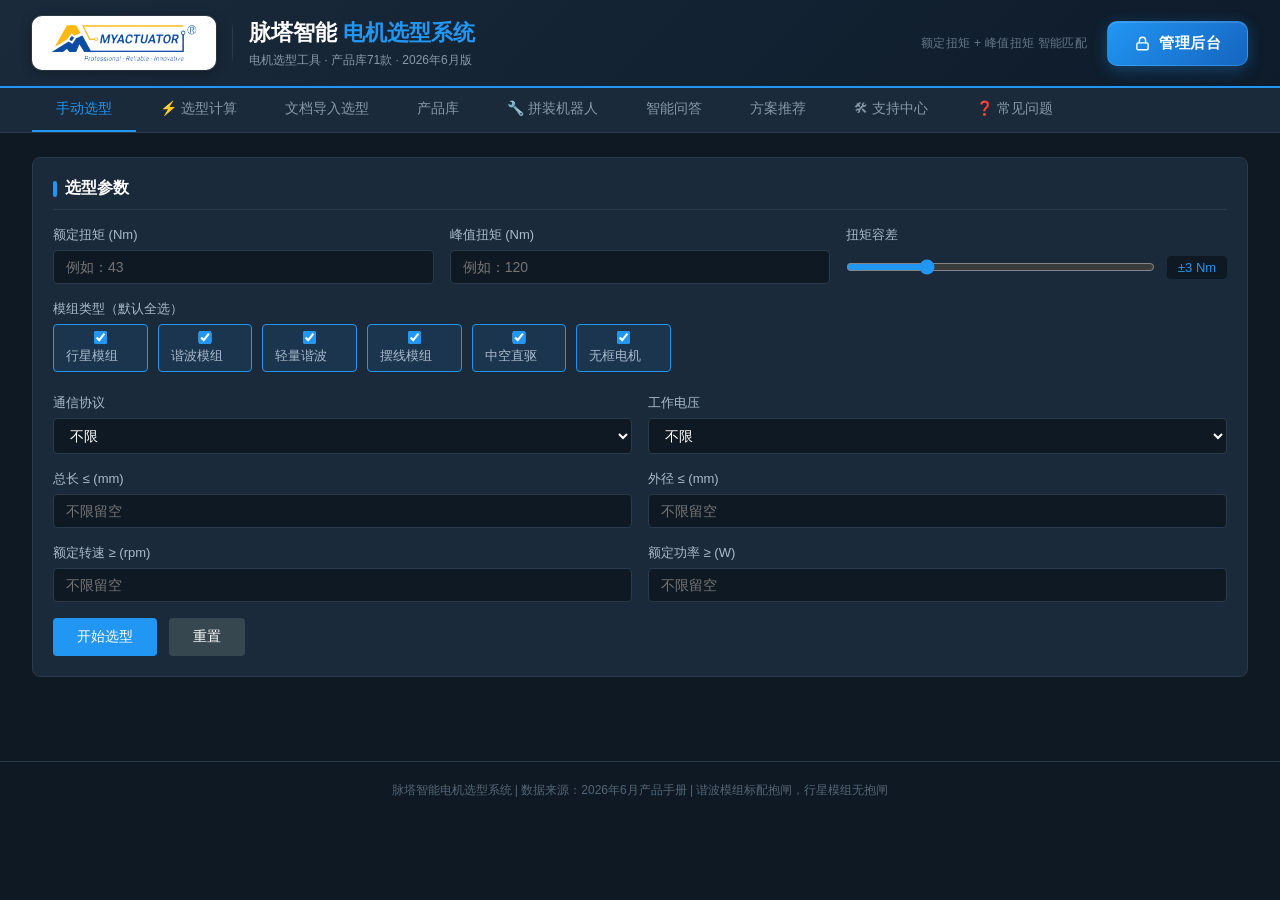
==== index.html @ 934393e6 "修复工况校核切换子标签时型号下拉框为空的问题" ====
<!DOCTYPE html>
<html lang="zh-CN">
<head>
  <meta charset="UTF-8">
  <meta name="viewport" content="width=device-width, initial-scale=1.0">
<link rel="icon" type="image/png" href="images/favicon.png">
<link rel="apple-touch-icon" href="images/favicon.png">
  <title>脉塔电机客户选型APP</title>
  <link rel="stylesheet" href="css/style.css">
  <style>
    /* 3D装配可视化模态框 */
    .assembly-modal {
      display: none;
      position: fixed;
      top: 0; left: 0; right: 0; bottom: 0;
      z-index: 10000;
      background: #0a0d12;
    }
    .assembly-modal.active { display: flex; }
    .assembly-close {
      position: absolute;
      top: 16px; right: 16px;
      z-index: 100;
      width: 40px; height: 40px;
      border-radius: 10px;
      background: rgba(17,21,28,0.9);
      border: 1px solid #222a38;
      color: #e2e8f0;
      font-size: 20px;
      cursor: pointer;
      display: flex; align-items: center; justify-content: center;
      backdrop-filter: blur(10px);
      transition: all 0.2s;
    }
    .assembly-close:hover { color: #ef4444; border-color: #ef4444; }
    .assembly-container {
      display: flex;
      width: 100%; height: 100%;
      background: #0a0d12;
      position: relative;
    }
    .assembly-param-panel {
      width: 340px; flex-shrink: 0;
      background: #11151c;
      border-right: 1px solid #222a38;
      display: flex; flex-direction: column;
      overflow: hidden; z-index: 10;
    }
    .assembly-panel-header {
      padding: 20px 24px 16px;
      border-bottom: 1px solid #222a38;
      background: linear-gradient(180deg, #161b24 0%, #11151c 100%);
    }
    .assembly-panel-title {
      font-size: 16px; font-weight: 700; color: #e2e8f0;
      display: flex; align-items: center; gap: 10px;
    }
    .assembly-panel-title::before {
      content: ''; width: 3px; height: 16px;
      background: #3b82f6; border-radius: 2px;
    }
    .assembly-panel-subtitle {
      font-size: 12px; color: #64748b; margin-top: 6px; margin-left: 13px;
    }
    .assembly-progress-bar {
      height: 4px; background: #222a38; border-radius: 2px;
      margin: 14px 0 8px 13px; overflow: hidden;
    }
    .assembly-progress-fill {
      height: 100%;
      background: linear-gradient(90deg, #3b82f6, #10b981);
      border-radius: 2px;
      transition: width 0.6s cubic-bezier(0.4,0,0.2,1);
    }
    .assembly-progress-text {
      font-size: 11px; color: #64748b; margin-left: 13px; font-family: monospace;
    }
    .assembly-axis-list {
      flex: 1; overflow-y: auto; padding: 12px 16px;
      display: flex; flex-direction: column; gap: 10px;
    }
    .assembly-axis-list::-webkit-scrollbar { width: 6px; }
    .assembly-axis-list::-webkit-scrollbar-thumb { background: #222a38; border-radius: 3px; }
    .assembly-axis-card {
      background: #161b24; border: 1px solid #222a38;
      border-radius: 8px; padding: 14px 16px;
      transition: all 0.3s ease; position: relative; overflow: hidden;
    }
    .assembly-axis-card::before {
      content: ''; position: absolute; left: 0; top: 0; bottom: 0; width: 3px;
      background: #2d3748; transition: background 0.3s ease;
    }
    .assembly-axis-card.assembled {
      border-color: rgba(59,130,246,0.4);
      background: linear-gradient(135deg, rgba(59,130,246,0.06) 0%, #161b24 60%);
    }
    .assembly-axis-card.assembled::before { background: #3b82f6; }
    .assembly-axis-card.pending { opacity: 0.5; }
    .assembly-axis-header {
      display: flex; align-items: center; justify-content: space-between; margin-bottom: 10px;
    }
    .assembly-axis-badge {
      width: 26px; height: 26px; border-radius: 6px;
      background: #222a38; display: flex; align-items: center; justify-content: center;
      font-size: 12px; font-weight: 700; font-family: monospace; color: #64748b;
      transition: all 0.3s ease;
    }
    .assembly-axis-card.assembled .assembly-axis-badge {
      background: rgba(59,130,246,0.15); color: #3b82f6;
    }
    .assembly-axis-name { font-size: 13px; font-weight: 500; color: #94a3b8; }
    .assembly-axis-card.assembled .assembly-axis-name { color: #e2e8f0; }
    .assembly-axis-status {
      font-size: 11px; padding: 2px 8px; border-radius: 4px;
      font-family: monospace; background: #222a38; color: #64748b;
    }
    .assembly-axis-card.assembled .assembly-axis-status {
      background: rgba(16,185,129,0.15); color: #10b981;
    }
    .assembly-axis-params {
      display: grid; grid-template-columns: 1fr 1fr; gap: 6px 12px;
    }
    .assembly-param-item { display: flex; flex-direction: column; gap: 2px; }
    .assembly-param-label { font-size: 10px; color: #64748b; }
    .assembly-param-value {
      font-size: 12px; font-weight: 500; color: #e2e8f0;
      font-family: monospace; white-space: nowrap; overflow: hidden; text-overflow: ellipsis;
    }
    .assembly-param-value.placeholder { color: #64748b; font-style: italic; }
    .assembly-summary {
      border-top: 1px solid #222a38; padding: 16px 20px; background: #161b24;
    }
    .assembly-summary-title {
      font-size: 12px; font-weight: 700; color: #94a3b8;
      text-transform: uppercase; letter-spacing: 1px; margin-bottom: 12px;
    }
    .assembly-summary-grid { display: grid; grid-template-columns: 1fr 1fr; gap: 10px; }
    .assembly-summary-item {
      background: #11151c; border: 1px solid #222a38; border-radius: 6px; padding: 10px 12px;
    }
    .assembly-summary-item-label { font-size: 10px; color: #64748b; margin-bottom: 4px; }
    .assembly-summary-item-value {
      font-size: 15px; font-weight: 700; color: #e2e8f0; font-family: monospace;
    }
    .assembly-summary-item-value.placeholder {
      color: #64748b; font-size: 13px; font-weight: 400; font-style: italic;
    }
    .assembly-canvas-container {
      flex: 1; position: relative; overflow: hidden;
      background: radial-gradient(ellipse at center bottom, #141923 0%, #0a0d12 70%);
    }
    #assembly-canvas { width: 100%; height: 100%; display: block; }
    #assembly-label-renderer {
      position: absolute; top: 0; left: 0; width: 100%; height: 100%; pointer-events: none;
    }
    .motor-label {
      background: rgba(17,21,28,0.92); border: 1px solid rgba(59,130,246,0.5);
      border-radius: 6px; padding: 8px 12px; min-width: 160px;
      box-shadow: 0 4px 20px rgba(0,0,0,0.5), 0 0 20px rgba(59,130,246,0.15);
      backdrop-filter: blur(8px); position: relative;
      transform: translate(-50%, -100%); margin-top: -8px;
      animation: labelPop 0.4s cubic-bezier(0.34,1.56,0.64,1);
    }
    @keyframes labelPop {
      0% { opacity: 0; transform: translate(-50%, -80%) scale(0.8); }
      100% { opacity: 1; transform: translate(-50%, -100%) scale(1); }
    }
    .motor-label::after {
      content: ''; position: absolute; bottom: -6px; left: 50%;
      transform: translateX(-50%) rotate(45deg); width: 10px; height: 10px;
      background: rgba(17,21,28,0.92);
      border-right: 1px solid rgba(59,130,246,0.5);
      border-bottom: 1px solid rgba(59,130,246,0.5);
    }
    .motor-label-header {
      display: flex; align-items: center; justify-content: space-between;
      margin-bottom: 6px; padding-bottom: 6px;
      border-bottom: 1px solid rgba(59,130,246,0.3);
    }
    .motor-label-axis {
      font-size: 11px; font-weight: 700; color: #3b82f6; font-family: monospace;
    }
    .motor-label-model { font-size: 11px; color: #e2e8f0; font-weight: 500; }
    .motor-label-params { display: grid; grid-template-columns: 1fr 1fr; gap: 4px 10px; }
    .motor-label-param { display: flex; flex-direction: column; gap: 1px; }
    .motor-label-param .lbl { font-size: 9px; color: #64748b; }
    .motor-label-param .val { font-size: 10px; color: #94a3b8; font-family: monospace; }
    .assembly-control-bar {
      position: absolute; bottom: 24px; left: 50%; transform: translateX(-50%);
      display: flex; gap: 12px; z-index: 5;
      background: rgba(17,21,28,0.85); border: 1px solid #222a38;
      border-radius: 12px; padding: 10px 14px; backdrop-filter: blur(12px);
    }
    .assembly-ctrl-btn {
      display: flex; align-items: center; gap: 8px;
      padding: 8px 16px; border-radius: 8px;
      background: #161b24; border: 1px solid #2d3748;
      color: #e2e8f0; font-size: 13px; font-weight: 500;
      cursor: pointer; transition: all 0.2s ease; font-family: inherit;
    }
    .assembly-ctrl-btn:hover { background: #222a38; border-color: #3b82f6; color: #3b82f6; }
    .assembly-ctrl-btn.primary {
      background: #3b82f6; border-color: #3b82f6; color: white;
    }
    .assembly-ctrl-btn.primary:hover {
      background: #2563eb; border-color: #2563eb; color: white;
      box-shadow: 0 4px 16px rgba(59,130,246,0.4);
    }
    .assembly-status-indicator {
      position: absolute; top: 20px; right: 70px;
      display: flex; align-items: center; gap: 8px;
      background: rgba(17,21,28,0.85); border: 1px solid #222a38;
      border-radius: 8px; padding: 8px 14px; backdrop-filter: blur(12px); z-index: 5;
    }
    .assembly-status-dot {
      width: 8px; height: 8px; border-radius: 50%; background: #64748b;
      transition: all 0.3s ease;
    }
    .assembly-status-dot.assembling {
      background: #f59e0b; box-shadow: 0 0 10px #f59e0b;
      animation: pulse 1.5s ease-in-out infinite;
    }
    .assembly-status-dot.running {
      background: #10b981; box-shadow: 0 0 10px #10b981;
      animation: pulse 2s ease-in-out infinite;
    }
    @keyframes pulse { 0%,100% { opacity: 1; } 50% { opacity: 0.5; } }
    .assembly-status-text { font-size: 12px; color: #94a3b8; font-weight: 500; }
    .assembly-axis-indicator {
      position: absolute; top: 20px; left: 20px;
      display: flex; gap: 6px;
      background: rgba(17,21,28,0.85); border: 1px solid #222a38;
      border-radius: 8px; padding: 8px 12px; backdrop-filter: blur(12px); z-index: 5;
    }
    .assembly-axis-dot {
      width: 10px; height: 10px; border-radius: 50%; background: #2d3748;
      transition: all 0.3s ease;
    }
    .assembly-axis-dot.active { background: #3b82f6; box-shadow: 0 0 8px #3b82f6; }
    .assembly-axis-dot.done { background: #10b981; }
    .assembly-canvas-title {
      position: absolute; top: 20px; left: 50%; transform: translateX(-50%);
      z-index: 5; text-align: center; pointer-events: none;
    }
    .assembly-canvas-title h1 { font-size: 15px; font-weight: 600; color: #e2e8f0; letter-spacing: 1px; }
    .assembly-canvas-title p { font-size: 11px; color: #64748b; margin-top: 3px; font-family: monospace; }
  </style>
</head>
<body>

<div class="header">
  <div class="brand">
    <a class="brand-logo" href="https://www.myactuator.cn/" target="_blank" rel="noopener"
       title="脉塔智能官网 · myactuator.cn">
      <img src="images/myactuator-logo.png" alt="MyActuator">
    </a>
    <span class="brand-sep"></span>
    <div class="brand-text">
      <h1>脉塔智能 <span>电机选型系统</span></h1>
      <div class="subtitle">电机选型工具 · 产品库71款 · 2026年6月版</div>
    </div>
  </div>
  <div class="header-actions">
    <div class="header-tagline">额定扭矩 + 峰值扭矩 智能匹配</div>
    <a href="admin.html" class="admin-entry" title="FAQ 管理后台 · 需访问密码 + GitHub 授权">
      <span class="admin-entry-icon">
        <svg width="15" height="15" viewBox="0 0 24 24" fill="none" stroke="currentColor"
             stroke-width="2.2" stroke-linecap="round" stroke-linejoin="round">
          <rect x="3" y="11" width="18" height="11" rx="2"/>
          <path d="M7 11V7a5 5 0 0 1 10 0v4"/>
        </svg>
      </span>
      <span>管理后台</span>
    </a>
  </div>
</div>

<div class="tabs">
  <div class="tab active" data-tab="manual">手动选型</div>
  <div class="tab" data-tab="sizing">⚡ 选型计算</div>
  <div class="tab" data-tab="document">文档导入选型</div>
  <div class="tab" data-tab="library">产品库</div>
  <div class="tab" data-tab="build">🔧 拼装机器人</div>
  <div class="tab" data-tab="ai">智能问答</div>
  <div class="tab" data-tab="solution">方案推荐</div>
  <div class="tab" data-tab="support">🛠 支持中心</div>
    <div class="tab" data-tab="faq">❓ 常见问题</div>
</div>

<div class="container">

  <!-- ===== 手动选型 ===== -->
  <div class="panel active" id="panel-manual">
    <div class="card">
      <div class="card-title">选型参数</div>
      <div class="form-row">
        <div class="form-group">
          <label>额定扭矩 (Nm)</label>
          <input type="number" id="m-rated" placeholder="例如：43" min="1" step="1" oninput="this.value=this.value.replace(/[^0-9]/g,'');if(this.value<1)this.value=''">
        </div>
        <div class="form-group">
          <label>峰值扭矩 (Nm)</label>
          <input type="number" id="m-peak" placeholder="例如：120" min="1" step="1" oninput="this.value=this.value.replace(/[^0-9]/g,'');if(this.value<1)this.value=''">
        </div>
        <div class="form-group">
          <label>扭矩容差</label>
          <div class="slider-group">
            <input type="range" id="m-tolerance" min="1" max="10" value="3" step="0.5">
            <div class="slider-value" id="m-tol-val">±3 Nm</div>
          </div>
        </div>
      </div>
      <div class="form-row">
        <div class="form-group">
          <label>模组类型（默认全选）</label>
          <div class="checkbox-group" id="m-types"></div>
        </div>
      </div>
      <div class="form-row">
        <div class="form-group">
          <label>通信协议</label>
          <select id="m-comm">
            <option value="all">不限</option>
            <option value="EtherCAT">EtherCAT</option>
            <option value="CAN">CAN BUS</option>
            <option value="RS485">RS485</option>
          </select>
        </div>
        <div class="form-group">
          <label>工作电压</label>
          <select id="m-voltage">
            <option value="all">不限</option>
            <option value="24">24V</option>
            <option value="48">48V</option>
            <option value="72">72V</option>
          </select>
        </div>
      </div>
      <div class="form-row">
        <div class="form-group">
          <label>总长 ≤ (mm)</label>
          <input type="number" id="m-length" placeholder="不限留空" min="1" step="1" oninput="this.value=this.value.replace(/[^0-9]/g,'');if(this.value<1)this.value=''">
        </div>
        <div class="form-group">
          <label>外径 ≤ (mm)</label>
          <input type="number" id="m-od" placeholder="不限留空" min="1" step="1" oninput="this.value=this.value.replace(/[^0-9]/g,'');if(this.value<1)this.value=''">
        </div>
      </div>
      <div class="form-row">
        <div class="form-group">
          <label>额定转速 ≥ (rpm)</label>
          <input type="number" id="m-speed" placeholder="不限留空" min="1" step="1" oninput="this.value=this.value.replace(/[^0-9]/g,'');if(this.value<1)this.value=''">
        </div>
        <div class="form-group">
          <label>额定功率 ≥ (W)</label>
          <input type="number" id="m-power" placeholder="不限留空" min="1" step="1" oninput="this.value=this.value.replace(/[^0-9]/g,'');if(this.value<1)this.value=''">
        </div>
      </div>
      <div class="btn-group">
        <button class="btn btn-primary" onclick="doManualSelect()">开始选型</button>
        <button class="btn btn-secondary" onclick="resetManual()">重置</button>
      </div>
    </div>
    <div id="manual-result"></div>
  </div>


  <!-- ===== Sizing 选型计算 ===== -->
  <div class="panel" id="panel-sizing">
    <div class="card">
      <div class="card-title">⚡ Sizing 扭矩选型计算</div>
      <p style="color:#889;margin-bottom:20px;">输入负载参数，自动计算重力扭矩、加速扭矩、峰值扭矩，并推荐匹配电机</p>
      
      <div class="form-row">
        <div class="form-group">
          <label>负载重量 (kg) *</label>
          <input type="number" id="sz-load" placeholder="例如：5" min="0.1" step="0.1">
        </div>
        <div class="form-group">
          <label>力臂长度 (mm) *</label>
          <input type="number" id="sz-arm" placeholder="例如：300" min="1" step="1">
        </div>
        <div class="form-group">
          <label>目标转速 (rpm) *</label>
          <input type="number" id="sz-speed" placeholder="例如：30" min="1" step="1">
        </div>
      </div>
      
      <div class="form-row">
        <div class="form-group">
          <label>加速时间 (s)</label>
          <input type="number" id="sz-accel" value="0.5" min="0.01" step="0.1">
        </div>
        <div class="form-group">
          <label>安全系数</label>
          <input type="number" id="sz-safety" value="1.5" min="1" step="0.1">
        </div>
        <div class="form-group">
          <label>传动效率</label>
          <input type="number" id="sz-efficiency" value="0.85" min="0.1" max="1" step="0.05">
        </div>
      </div>
      
      <div class="form-row">
        <div class="form-group">
          <label>负载转动惯量 (kg·m²，可选，留空自动估算)</label>
          <input type="number" id="sz-inertia" placeholder="例如：0.05" min="0" step="0.001">
        </div>
      </div>
      
      <div style="background:rgba(74,170,255,0.08);border:1px solid rgba(74,170,255,0.2);border-radius:8px;padding:15px;margin:15px 0;">
        <div style="color:#4af;font-size:13px;font-weight:bold;margin-bottom:8px;">📐 计算公式</div>
        <div style="color:#889;font-size:12px;line-height:1.8;">
          重力扭矩：T<sub>g</sub> = m × g × L<br>
          角加速度：α = 2πn / (60t)<br>
          加速扭矩：T<sub>accel</sub> = J × α<br>
          峰值扭矩：T<sub>peak</sub> = (T<sub>g</sub> + T<sub>accel</sub>) × 安全系数<br>
          额定扭矩：T<sub>rated</sub> = T<sub>g</sub> / 效率 × 安全系数
        </div>
      </div>
      
      <div class="form-row">
        <div class="form-group">
          <label>模组类型（默认全选）</label>
          <div class="checkbox-group" id="sz-types"></div>
        </div>
      </div>
      
      <div class="form-row">
        <div class="form-group">
          <label>通信协议</label>
          <select id="sz-comm">
            <option value="all">不限</option>
            <option value="EtherCAT">EtherCAT</option>
            <option value="CAN">CAN BUS</option>
            <option value="RS485">RS485</option>
          </select>
        </div>
        <div class="form-group">
          <label>工作电压</label>
          <select id="sz-voltage">
            <option value="all">不限</option>
            <option value="24">24V</option>
            <option value="48">48V</option>
            <option value="72">72V</option>
          </select>
        </div>
      </div>
      
      <div class="form-row">
        <div class="form-group">
          <label>总长 ≤ (mm)</label>
          <input type="number" id="sz-length" placeholder="不限留空" min="1" step="1">
        </div>
        <div class="form-group">
          <label>外径 ≤ (mm)</label>
          <input type="number" id="sz-od" placeholder="不限留空" min="1" step="1">
        </div>
      </div>
      
      <div class="btn-group">
        <button class="btn btn-primary" onclick="doSizing()">开始计算选型</button>
        <button class="btn btn-secondary" onclick="resetSizing()">重置</button>
      </div>
    </div>
    <div id="sz-result" style="margin-top:20px;"></div>
  </div>
  <!-- ===== 文档导入选型 ===== -->
  <div class="panel" id="panel-document">
    <div class="card">
      <div class="card-title">导入客户需求文档</div>
      <div class="upload-area" id="uploadArea" onclick="document.getElementById('fileInput').click()">
        <div class="upload-icon">📄</div>
        <div class="upload-text">点击或拖拽文件到此处上传</div>
        <div class="upload-hint">支持 .xlsx / .xls / .csv / .docx 格式，自动识别额定扭矩、峰值扭矩等参数</div>
        <input type="file" id="fileInput" accept=".xlsx,.xls,.csv,.docx">
      </div>
    </div>

    <div class="card">
      <div class="card-title">图片识别（OCR）</div>
      <div class="upload-area" id="imageUploadArea" onclick="document.getElementById('imageInput').click()">
        <div class="upload-icon">🖼️</div>
        <div class="upload-text">点击或拖拽图片到此处上传</div>
        <div class="upload-hint">支持 .jpg / .png / .bmp 格式，自动识别图片中的扭矩参数（首次使用需加载语言包）</div>
        <input type="file" id="imageInput" accept=".jpg,.jpeg,.png,.bmp,.webp">
      </div>
      <div id="ocr-progress" style="display:none;margin-top:10px;padding:10px;background:#1a2a3a;border-radius:6px;">
        <div style="color:#4a9eff;margin-bottom:5px;">正在识别图片...</div>
        <div style="background:#0f1923;height:8px;border-radius:4px;overflow:hidden;">
          <div id="ocr-progress-bar" style="background:#4a9eff;height:100%;width:0%;transition:width 0.3s;"></div>
        </div>
        <div id="ocr-progress-text" style="color:#667788;font-size:12px;margin-top:5px;">准备中...</div>
      </div>
    </div>

    <div class="card">
      <div class="card-title">文本粘贴识别</div>
      <div class="form-group">
        <label>粘贴客户需求文字</label>
        <textarea id="textInput" rows="6" placeholder="例如：&#10;行星关节要求，力矩密度大，应用场景：人形双臂，J1-J7&#10;峰值扭矩NM：J1-J2>80; J3-J4>65; J5-J7>25&#10;峰值转速rpm: J1-J2>=60; J3-J4>=60; J5-J7>=100&#10;&#10;或：&#10;J1：额定≥51Nm，峰值≥102Nm&#10;J2：额定≥80Nm，峰值≥160Nm" style="width:100%;padding:10px;background:#0f1923;border:1px solid #2a3a4a;border-radius:6px;color:#e0e6ed;font-family:inherit;resize:vertical;"></textarea>
      </div>
      <div class="btn-group" style="margin-top:10px;">
        <button class="btn btn-primary" onclick="parseTextInput()">识别文本并生成选型</button>
      </div>
    </div>

    <div class="card" id="doc-config" style="display:none;">
      <div class="card-title">选型配置</div>
      <div class="form-row">
        <div class="form-group">
          <label>扭矩容差</label>
          <div class="slider-group">
            <input type="range" id="d-tolerance" min="1" max="10" value="3" step="0.5">
            <div class="slider-value" id="d-tol-val">±3 Nm</div>
          </div>
        </div>
        <div class="form-group">
          <label>模组类型</label>
          <div class="checkbox-group" id="d-types"></div>
        </div>
      </div>
      <div class="btn-group">
        <button class="btn btn-primary" onclick="doDocSelect()">生成选型推荐表</button>
        <button class="btn btn-success" onclick="exportDocResult()" id="export-btn" style="display:none;">导出Excel</button>
        <button class="btn btn-secondary" onclick="resetDoc()">重新上传</button>
      </div>
    </div>

    <div class="card" id="doc-result" style="display:none;">
      <div class="card-title">识别结果与选型推荐</div>
      <div class="parse-result">
        <div class="parse-summary" id="parse-summary"></div>
        <div class="table-wrap">
          <table id="doc-table"></table>
        </div>
      </div>
    </div>
  </div>

  <!-- ===== 产品库 ===== -->
  <div class="panel" id="panel-library">
    <div class="card">
      <div class="card-title">产品库浏览（共71款）</div>
      <div class="search-box">
        <input type="text" id="lib-search" placeholder="搜索型号，例如 X8-120、RH-25..." oninput="renderLibrary()">
      </div>
      <div class="form-row">
        <div class="form-group">
          <label>按类型筛选</label>
          <div class="checkbox-group" id="lib-types"></div>
        </div>
      </div>
    </div>
    <div id="library-content"></div>
  </div>

  <!-- ===== 智能问答 ===== -->
  <div class="panel" id="panel-ai">
    <div class="card">
      <div class="card-title">智能问答助手</div>
      <div style="display:flex;justify-content:space-between;align-items:center;margin-bottom:12px;">
        <div style="font-size:13px;color:#8899aa;">
          可查询：产品参数、选型建议、技术对比、常见问题（本地知识库：18 条 FAQ + 71 款产品）
        </div>
        <div style="font-size:12px;color:#6fcf97;">● 本地知识库模式（无需联网）</div>
      </div>
      
      <!-- 提问输入框 -->
      <textarea id="ai-input" rows="3"
        placeholder="输入你的问题，例如：X8-120 的额定扭矩是多少？ / 额定50Nm峰值100Nm选什么型号？"
        onkeydown="if(event.key==='Enter'&&!event.shiftKey){event.preventDefault();askAI();}"
        onfocus="this.style.borderColor='#4a9eff';this.style.background='#11161d';"
        onblur="this.style.borderColor='#2a3a4a';this.style.background='#0d1117';"
        style="width:100%;padding:14px 16px;background:#0d1117;border:1px solid #2a3a4a;border-radius:8px;color:#e6edf3;font-size:14px;font-family:inherit;line-height:1.65;resize:vertical;box-sizing:border-box;outline:none;min-height:84px;transition:border-color .15s,background .15s;"></textarea>

      <div style="display:flex;justify-content:space-between;align-items:center;gap:12px;margin-top:8px;flex-wrap:wrap;">
        <span style="font-size:11.5px;color:#5a6a7a;">Enter 发送 · Shift+Enter 换行</span>
        <div class="btn-group" style="margin:0;">
          <button class="btn btn-primary" onclick="askAI()">发送问题</button>
          <button class="btn btn-secondary" onclick="clearAI()">清空对话</button>
        </div>
      </div>
      <!-- 快捷问题 -->
      <div style="margin-top:12px;display:flex;flex-wrap:wrap;gap:8px;">
        <span style="color:#667;font-size:12px;align-self:center;">快捷提问：</span>
        <button class="prompt-example" onclick="document.getElementById('ai-input').value='X8-120的详细参数是什么？';askAI()">X8-120参数</button>
        <button class="prompt-example" onclick="document.getElementById('ai-input').value='额定50Nm峰值100Nm，高精度场景推荐什么电机？';askAI()">50Nm选型</button>
        <button class="prompt-example" onclick="document.getElementById('ai-input').value='行星模组和谐波模组有什么区别？';askAI()">行星vs谐波</button>
        <button class="prompt-example" onclick="document.getElementById('ai-input').value='1.7米人形机器人全身用什么电机？';askAI()">人形机器人方案</button>
      </div>
    </div>
    <div class="card" id="ai-result-card" style="display:none;">
      <div class="card-title">问答记录</div>
      <div id="ai-chat" style="max-height:600px;overflow-y:auto;"></div>
    </div>
  </div>

  <!-- ===== 方案推荐 ===== -->
  <div class="panel" id="panel-solution">
    <div class="card">
      <div class="card-title">机器人系统方案推荐</div>
      <p style="color:#889;margin-bottom:20px;">按机器人构型填写参数，生成完整选型方案（含 BOM 与功率校核）</p>
      
      <!-- ★ 2026-11 已按要求隐藏「AI 智能生成」区块。要恢复就把下面这段注释去掉：
&lt;!-- 智能快速生成（主体功能） --&gt;
      <div style="background:rgba(255,170,68,0.08);border:1px solid rgba(255,170,68,0.3);border-radius:8px;padding:20px;margin-bottom:15px;">
        <div style="display:flex;align-items:center;gap:8px;margin-bottom:12px;">
          <span style="font-size:22px;">✨</span>
          <strong style="color:#ffaa44;font-size:16px;">智能快速生成</strong>
          <span style="color:#889;font-size:12px;">输入描述，自动识别参数并生成方案</span>
        </div>
        <div style="display:flex;gap:10px;">
          <input type="text" id="smart-prompt" placeholder="例如：7轴机械臂 / 1.6米人形机器人 / 20kg机器狗 / 5kg负载协作臂 / 高精度人形机器人" style="flex:1;padding:12px 14px;border:1px solid #445;border-radius:6px;background:#0d1117;color:#e6edf3;font-size:15px;">
          <button class="btn btn-primary" id="btn-smart-generate" style="white-space:nowrap;padding:12px 24px;font-size:15px;">智能生成</button>
        </div>
        <div style="margin-top:12px;display:flex;flex-wrap:wrap;gap:8px;align-items:center;">
          <span style="color:#667;font-size:12px;">快捷示例：</span>
          <button class="prompt-example" data-prompt="服务人形机器人">服务人形机器人</button>
          <button class="prompt-example" data-prompt="工业人形机器人，10kg负载">工业人形机器人</button>
          <button class="prompt-example" data-prompt="7轴协作机械臂，5kg负载">7轴协作机械臂</button>
          <button class="prompt-example" data-prompt="工业码垛机械臂，15kg负载">码垛机械臂</button>
          <button class="prompt-example" data-prompt="20kg工业巡检机器狗">巡检机器狗</button>
          <button class="prompt-example" data-prompt="15自由度灵巧手">灵巧手</button>
          <button class="prompt-example" data-prompt="高精度人形机器人，背隙小于1弧分">高精度人形机器人</button>
        </div>
      </div>
      
      
(以上为停用区块) -->
        <!-- 高级设置（可折叠，手动参数微调） -->
      <div style="border:1px solid #2a3038;border-radius:8px;overflow:hidden;">
        <div id="advanced-toggle" style="padding:12px 15px;cursor:pointer;display:flex;align-items:center;gap:8px;background:rgba(255,255,255,0.02);user-select:none;">
          <span id="advanced-arrow" style="color:#889;transition:transform 0.2s;display:inline-block;transform:rotate(90deg);">▶</span>
          <span style="color:#aabbcc;font-size:13px;">高级设置（手动调整参数）</span>
        </div>
        <div id="advanced-settings" style="display:block;padding:15px;border-top:1px solid #2a3038;">
          <div class="form-row">
            <div class="form-group">
              <label>机器人类型</label>
              <select id="solution-type" onchange="updateSolutionParams()">
                <option value="humanoid">🤖 人形机器人</option>
                <option value="arm">🦾 机械臂</option>
                <option value="quadruped">🐕 四足机器狗</option>
                <option value="gripper">✋ 夹爪/灵巧手</option>
              </select>
            </div>
          </div>
          
          <div id="solution-params" class="form-row">
            <!-- 动态生成参数输入框 -->
          </div>
          
          <div style="margin-top:15px;">
            <button class="btn btn-primary" id="btn-generate-solution">生成方案</button>
            <button class="btn btn-secondary" id="btn-reset-solution">重置</button>
          </div>
        </div>
      </div>
    </div>
    
    <div id="solution-result" style="margin-top:20px;"></div>
  </div>


  <!-- ===== Build-a-Bot 拼装机器人 ===== -->
  <div class="panel" id="panel-build">
    <div class="card">
      <div class="bb-toolbar">
        <div class="bb-toolbar-left">
          <label>机器人构型</label>
          <select id="bb-type" onchange="switchRobotType()"></select>
        </div>
        <div class="bb-toolbar-right" id="bb-progress"></div>
      </div>

      <div class="bb-layout">
        <aside class="bb-slots">
          <div class="bb-col-title">关节槽位</div>
          <div id="bb-slot-list"></div>
        </aside>

        <section class="bb-library">
          <div class="bb-col-title">
            <span>执行器库</span>
            <input id="bb-search" placeholder="搜索型号…" oninput="renderBuildBotLibrary()">
          </div>
          <div id="bb-lib-list"></div>
        </section>

        <aside class="bb-summary-col">
          <div class="bb-col-title">配置汇总</div>
          <div id="bb-summary"></div>
          <div class="bb-actions">
            <button onclick="bbAutoFill()">⚡ 自动填充最优</button>
            <button onclick="exportBOM()">📦 导出 BOM</button>
            <button onclick="bbReset()">↺ 重置为默认</button>
          </div>
        </aside>
      </div>

      <div class="bb-detail" id="bb-detail"></div>
    </div>
  </div>

  <!-- ===== 故障排查库 ===== -->
  <div class="panel" id="panel-support">
      <!-- 子标签 -->
      <div class="sup-tabs">
        <button class="sup-tab active" data-sub="joint">🎯 关节选型</button>
        <button class="sup-tab" data-sub="envelope">🌡 工况校核</button>
        <button class="sup-tab" data-sub="duty">📊 占空比</button>
        <button class="sup-tab" data-sub="faults">🔴 故障码</button>
        <button class="sup-tab" data-sub="tshoot">🧭 排障向导</button>
        <button class="sup-tab" data-sub="fields">📖 参数说明</button>
        <button class="sup-tab" data-sub="guides">🎬 教程</button>
      </div>

      <!-- 关节选型 -->
      <div class="sup-panel active" id="sup-joint">
        <div class="env-wrap">
          <div class="card">
            <div class="card-title">单个关节参数</div>
            <p class="env-desc">
              按最不利姿态（力臂水平伸出）计算保持扭矩，乘以安全系数得到所需额定扭矩；
              勾选加速后再加上惯量扭矩作为峰值需求。
            </p>

            <div class="env-field">
              <label>负载质量</label>
              <input type="number" id="js-payload" value="1" step="0.1" min="0" oninput="renderJointSizing()">
              <span class="env-unit">kg</span>
            </div>
            <div class="env-field">
              <label>力臂</label>
              <input type="number" id="js-lever" value="300" step="10" min="0" oninput="renderJointSizing()">
              <span class="env-unit">mm</span>
            </div>
            <div class="env-field">
              <label>连杆质量</label>
              <input type="number" id="js-link" value="0" step="0.1" min="0" oninput="renderJointSizing()">
              <span class="env-unit">kg</span>
            </div>
            <div class="env-field">
              <label>所需转速</label>
              <input type="number" id="js-speed" value="30" step="1" min="0" oninput="renderJointSizing()">
              <span class="env-unit">RPM</span>
            </div>
            <div class="env-field">
              <label>安全系数</label>
              <input type="number" id="js-sf" value="2" step="0.1" min="1" oninput="renderJointSizing()">
              <span class="env-unit">×</span>
            </div>

            <label class="js-accel-row">
              <input type="checkbox" id="js-accel" onchange="renderJointSizing()">
              <span>计入加速扭矩（动态工况）</span>
            </label>

            <div class="js-accel-time">
              <label style="font-size:13px;color:#aabbcc;">加速时间</label>
              <input type="number" id="js-accelt" value="0.3" step="0.05" min="0.01"
                     oninput="renderJointSizing()"
                     style="width:100%;padding:8px 10px;background:#0d1117;border:1px solid #2a3a4a;border-radius:6px;color:#e6edf3;font-size:13px;font-family:inherit;box-sizing:border-box;">
              <span class="env-unit">s</span>
            </div>

            <div class="env-help">
              τ = g·(m·L + m_link·L/2)<br>
              勾选加速：J = m·L² + m_link·L²/3，α = ω/t<br>
              Peak = (τ + J·α) × SF
            </div>
          </div>

          <div class="env-result">
            <div class="card">
              <div id="js-result"></div>
            </div>
          </div>
        </div>
      </div>

      <!-- 工况校核 -->
      <div class="sup-panel" id="sup-envelope">
        <div class="env-wrap">
          <!-- 左：输入 -->
          <div class="card">
            <div class="card-title">实际工况</div>
            <p class="env-desc">
              输入客户实际运行的扭矩与转速，系统会把它画到该型号的扭矩-转速包络上，
              判断是否超出峰值包络或连续工作区。
            </p>

            <div class="env-field">
              <label>执行器型号</label>
              <select id="env-model" onchange="renderEnvelopeCheck()"></select>
            </div>
            <div class="env-field">
              <label>实际扭矩</label>
              <input type="number" id="env-torque" value="10" step="0.1" min="0" oninput="renderEnvelopeCheck()">
              <span class="env-unit">N·m</span>
            </div>
            <div class="env-field">
              <label>实际转速</label>
              <input type="number" id="env-speed" value="40" step="1" min="0" oninput="renderEnvelopeCheck()">
              <span class="env-unit">RPM</span>
            </div>
            <div class="env-field">
              <label>供电电压</label>
              <input type="number" id="env-voltage" placeholder="可选" step="0.1" min="0" oninput="renderEnvelopeCheck()">
              <span class="env-unit">V</span>
            </div>
            <div class="env-field">
              <label>实测电流</label>
              <input type="number" id="env-current" placeholder="可选" step="0.1" min="0" oninput="renderEnvelopeCheck()">
              <span class="env-unit">A</span>
            </div>

            <label class="env-check">
              <input type="checkbox" id="env-continuous" checked onchange="renderEnvelopeCheck()">
              <span>连续运行（不只是短时突发）</span>
            </label>

            <div class="env-actions">
              <button class="btn btn-secondary" onclick="exportEnvelopeExcel()">⬇ 导出 Excel 报告</button>
            </div>
          </div>

          <!-- 右：图表 + 结论 -->
          <div class="env-result">
            <div class="card">
              <div class="env-verdict" id="env-verdict"></div>
              <canvas id="env-chart" width="760" height="380"></canvas>
              <div class="env-legend">
                <span><i class="lg-peak"></i>峰值包络</span>
                <span><i class="lg-cont"></i>连续工作区</span>
                <span><i class="lg-region"></i>连续区范围</span>
              </div>
            </div>
            <div id="env-findings"></div>
          </div>
        </div>
      </div>

      <!-- 占空比校核 -->
      <div class="sup-panel" id="sup-duty">
        <div class="env-wrap">
          <div class="card">
            <div class="card-title">循环工况</div>
            <p class="env-desc">
              电机可以短时超过额定扭矩，只要整个循环的均方根（RMS）扭矩不超过额定值。
              按实际工作循环填写各段的扭矩与时长，停留/空载段扭矩填 0。
            </p>

            <div class="env-field">
              <label>对比型号</label>
              <select id="duty-model" onchange="renderDutyResult()"></select>
            </div>

            <div style="margin:16px 0 6px;font-size:13px;color:#aabbcc;">循环分段</div>
            <div id="duty-rows"></div>
            <div style="margin:10px 0 16px;">
              <button class="btn btn-secondary" style="width:100%;" onclick="dutyAdd()">＋ 增加一段</button>
            </div>

            <div class="env-actions">
              <button class="btn btn-secondary" onclick="exportDutyExcel()">⬇ 导出 Excel 报告</button>
            </div>

            <div class="env-help">
              RMS τ = √( Σ τᵢ²·tᵢ / Σ tᵢ )<br>
              判定：RMS ≤ 额定扭矩，且每一段 ≤ 峰值扭矩。<br>
              热等效只看 RMS，不看单段超出额定。
            </div>
          </div>

          <div class="env-result">
            <div class="card">
              <div id="duty-result"></div>
            </div>
          </div>
        </div>
      </div>

      <!-- 故障码 -->
      <div class="sup-panel" id="sup-faults">
        <div class="card">
          <div class="card-title">
            <span>故障码速查</span>
            <span id="sup-fault-count" style="font-size:13px;font-weight:normal;color:#8899aa;margin-left:12px;"></span>
          </div>
          <p style="color:#8899aa;margin-bottom:16px;font-size:13px;">
            点击故障卡片展开成因、检查步骤和处理建议。
          </p>
          <div id="sup-fault-list"><div style="text-align:center;color:#667788;padding:30px;">加载中…</div></div>

          <!-- 项目自建故障排查卡片（由 sizing_build.js 的 renderFaultLibrary 渲染） -->
          <div style="margin-top:28px;padding-top:20px;border-top:1px solid #2a3a4a;">
            <div style="font-size:15px;font-weight:600;color:#e6edf3;margin-bottom:6px;">项目自建故障排查</div>
            <p style="color:#8899aa;font-size:12.5px;margin-bottom:16px;">
              按现象分类的排查卡片，点击展开排查步骤与解决方法。
            </p>
            <div id="fault-library"></div>
          </div>
        </div>
      </div>

      <!-- 排障向导 -->
      <div class="sup-panel" id="sup-tshoot">
        <div class="card">
          <div class="card-title">排障向导</div>
          <p style="color:#8899aa;margin-bottom:16px;font-size:13px;">
            先选择症状，然后按提示逐步回答，系统会给出排查方向。
          </p>
          <div id="sup-tshoot-body"><div style="text-align:center;color:#667788;padding:30px;">加载中…</div></div>
        </div>
      </div>

      <!-- 参数说明 -->
      <div class="sup-panel" id="sup-fields">
        <div class="card">
          <div class="card-title">参数含义速查</div>
          <p style="color:#8899aa;margin-bottom:16px;font-size:13px;">
            选型表里每个参数是什么意思、怎么看。
          </p>
          <input type="text" id="sup-field-search" placeholder="搜索参数名，如 扭矩 / 背隙 / inertial"
                 style="width:100%;padding:9px 12px;background:#0d1117;border:1px solid #2a3a4a;border-radius:6px;color:#c9d1d9;margin-bottom:14px;">
          <div id="sup-field-list"><div style="text-align:center;color:#667788;padding:30px;">加载中…</div></div>
        </div>
      </div>

      <!-- 教程 -->
      <div class="sup-panel" id="sup-guides">
        <div class="card">
          <div class="card-title">教程与视频</div>
          <p style="color:#8899aa;margin-bottom:16px;font-size:13px;">
            常用操作步骤与配套视频。
          </p>
          <div id="sup-guide-list"><div style="text-align:center;color:#667788;padding:30px;">加载中…</div></div>
        </div>
      </div>
    </div>

    <div class="panel" id="panel-faq">
      <div class="card">
        <div class="card-title">
          <span>❓ 常见问题</span>
          <span id="faq-count" style="font-size:13px;font-weight:normal;color:#8899aa;margin-left:12px;"></span>
        </div>
        <p style="color:#8899aa;margin-bottom:18px;font-size:13px;">
          点击问题展开答案。找不到答案？请到「智能问答」直接提问。
        </p>
        <div id="faq-list">
          <div style="text-align:center;color:#667788;padding:30px;">加载中…</div>
        </div>
      </div>
    </div>

</div>

<div class="footer">
  脉塔智能电机选型系统 | 数据来源：2026年6月产品手册 | 谐波模组标配抱闸，行星模组无抱闸
</div>

<script src="lib/xlsx.full.min.js"></script>
<script src="lib/mammoth.browser.min.js"></script>
<script src="lib/tesseract.min.js"></script>
<script src="js/data.js?v=2"></script>
  <script src="js/support_data.js?v=1"></script>
<script src="js/app.js?v=2"></script>
<script src="js/sizing_build.js?v=1"></script>
  <!-- js/deepseek.js 已移除：纯本地知识库，无在线 AI -->
<script>
// ===== 全局状态 =====
let parsedRequirements = [];
let docResultTable = [];

// ===== 标签页切换 =====
document.querySelectorAll('.tab').forEach(tab => {
  tab.addEventListener('click', () => {
    document.querySelectorAll('.tab').forEach(t => t.classList.remove('active'));
    document.querySelectorAll('.panel').forEach(p => p.classList.remove('active'));
    tab.classList.add('active');
    document.getElementById('panel-' + tab.dataset.tab).classList.add('active');
      if (tab.dataset.tab === 'faq' && typeof renderFAQList === 'function') renderFAQList();
  });
});

// ===== 初始化多选框 =====
function initCheckboxes(containerId, allChecked = true) {
  const container = document.getElementById(containerId);
  container.innerHTML = '';
  MODULE_TYPES.forEach(type => {
    const item = document.createElement('label');
    item.className = 'checkbox-item' + (allChecked ? ' checked' : '');
    item.innerHTML = `<input type="checkbox" value="${type}" ${allChecked ? 'checked' : ''}> ${type}`;
    item.querySelector('input').addEventListener('change', (e) => {
      item.classList.toggle('checked', e.target.checked);
    });
    container.appendChild(item);
  });
}
initCheckboxes('m-types');
initCheckboxes('d-types');
initCheckboxes('lib-types');

// 文档选型：筛选条件改变时自动重新生成
document.getElementById('d-types').addEventListener('change', () => {
  if (parsedRequirements && parsedRequirements.length > 0) {
    doDocSelect();
  }
});
document.getElementById('d-tolerance').addEventListener('change', () => {
  if (parsedRequirements && parsedRequirements.length > 0) {
    doDocSelect();
  }
});

// ===== 容差滑块 =====
document.getElementById('m-tolerance').addEventListener('input', (e) => {
  document.getElementById('m-tol-val').textContent = '±' + e.target.value + ' Nm';
});
document.getElementById('d-tolerance').addEventListener('input', (e) => {
  document.getElementById('d-tol-val').textContent = '±' + e.target.value + ' Nm';
});

// ===== 获取筛选条件 =====
function getFilters(typesContainerId, commId, voltageId) {
  const types = [];
  document.querySelectorAll('#' + typesContainerId + ' input:checked').forEach(cb => types.push(cb.value));
  return {
    types: types,
    comm: document.getElementById(commId) ? document.getElementById(commId).value : 'all',
    voltage: document.getElementById(voltageId) ? document.getElementById(voltageId).value : 'all'
  };
}

// ===== Toast提示 =====
function showToast(msg, type = 'info') {
  const toast = document.createElement('div');
  toast.className = 'toast toast-' + type;
  toast.textContent = msg;
  document.body.appendChild(toast);
  setTimeout(() => toast.remove(), 3000);
}

// ===== 手动选型 =====
function doManualSelect() {
  const rated = parseFloat(document.getElementById('m-rated').value);
  const peak = parseFloat(document.getElementById('m-peak').value);
  if (isNaN(rated) || isNaN(peak)) {
    showToast('请输入额定扭矩和峰值扭矩', 'error');
    return;
  }
  const tolerance = parseFloat(document.getElementById('m-tolerance').value);
  const filters = getFilters('m-types', 'm-comm', 'm-voltage');
  // 读取高级筛选参数
  filters.maxLength = parseFloat(document.getElementById('m-length').value);
  filters.maxOd = parseFloat(document.getElementById('m-od').value);
  filters.minSpeed = parseFloat(document.getElementById('m-speed').value);
  filters.minPower = parseFloat(document.getElementById('m-power').value);
  const results = selectProducts(rated, peak, tolerance, filters);

  const container = document.getElementById('manual-result');
  if (results.length === 0) {
    container.innerHTML = '<div class="empty-state"><div class="icon">🔍</div>没有匹配的产品，请调整筛选条件</div>';
    return;
  }

  // 按类型分组
  const grouped = {};
  results.forEach(p => {
    if (!grouped[p.type]) grouped[p.type] = [];
    grouped[p.type].push(p);
  });

  let html = '';
  for (const [type, products] of Object.entries(grouped)) {
    html += `<div class="group-header">${type}<span class="count">${products.length}款</span></div>`;
    html += '<div class="product-grid">';
    products.forEach(p => {
      const level = getDeviationLevel(p, tolerance);
      html += `
        <div class="product-card">
          <div class="model">${p.short}</div>
          <div class="full-model">${p.full}</div>
          <div class="type-badge">${p.type}</div>
          <div class="params">
            <div class="param-item">额定: <span>${p.rated} Nm</span></div>
            <div class="param-item">峰值: <span>${p.peak} Nm</span></div>
            <div class="param-item">功率: <span>${p.power} W</span></div>
            <div class="param-item">转速: <span>${p.speed} rpm</span></div>
            <div class="param-item">电压: <span>${p.voltage} V</span></div>
            <div class="param-item">重量: <span>${p.weight || '-'} kg</span></div>
            <div class="param-item">尺寸: <span>${p.length || '-'}×${p.od || '-'} mm</span></div>
            <div class="param-item">减速比: <span>${p.ratio}</span></div>
            <div class="param-item" style="grid-column:span 2">通信: <span>${p.comm}</span></div>
            <div class="param-item" style="grid-column:span 2">抱闸: <span>${p.brake}</span></div>
          </div>
          <div class="deviation">
            <span class="diff-tag diff-${level}">额定偏差 ±${p.ratedDiff}Nm ${p.meetsRated ? '✓' : '✗'}</span>
            <span class="diff-tag diff-${level}">峰值偏差 ±${p.peakDiff}Nm ${p.meetsPeak ? '✓' : '✗'}</span>
          </div>
        </div>`;
    });
    html += '</div>';
  }
  container.innerHTML = html;
  showToast(`找到 ${results.length} 款匹配产品`, 'success');
}

function resetManual() {
  document.getElementById('m-rated').value = '';
  document.getElementById('m-peak').value = '';
  document.getElementById('m-tolerance').value = 3;
  document.getElementById('m-tol-val').textContent = '±3 Nm';
  document.getElementById('m-comm').value = 'all';
  document.getElementById('m-voltage').value = 'all';
  document.getElementById('m-length').value = '';
  document.getElementById('m-od').value = '';
  document.getElementById('m-speed').value = '';
  document.getElementById('m-power').value = '';
  initCheckboxes('m-types');
  document.getElementById('manual-result').innerHTML = '';
}

// ===== 文档导入 =====
const uploadArea = document.getElementById('uploadArea');
const fileInput = document.getElementById('fileInput');

uploadArea.addEventListener('dragover', (e) => {
  e.preventDefault();
  uploadArea.classList.add('dragover');
});
uploadArea.addEventListener('dragleave', () => uploadArea.classList.remove('dragover'));
uploadArea.addEventListener('drop', (e) => {
  e.preventDefault();
  uploadArea.classList.remove('dragover');
  if (e.dataTransfer.files.length > 0) handleFile(e.dataTransfer.files[0]);
});
fileInput.addEventListener('change', (e) => {
  if (e.target.files.length > 0) handleFile(e.target.files[0]);
});

async function handleFile(file) {
  try {
    showToast('正在解析文件...', 'info');
    parsedRequirements = await parseFile(file);
    if (parsedRequirements.length === 0) {
      showToast('未识别到有效扭矩参数，请检查文件格式', 'error');
      return;
    }
    document.getElementById('doc-config').style.display = 'block';
    showToast(`成功识别 ${parsedRequirements.length} 条需求`, 'success');
  } catch (err) {
    showToast('文件解析失败：' + err.message, 'error');
  }
}

function doDocSelect() {
  if (parsedRequirements.length === 0) {
    showToast('请先上传文件', 'error');
    return;
  }
  const tolerance = parseFloat(document.getElementById('d-tolerance').value);
  const filters = getFilters('d-types', 'none', 'none');
  filters.comm = 'all';
  filters.voltage = 'all';

  docResultTable = generateSelectionTable(parsedRequirements, tolerance, filters);

  document.getElementById('parse-summary').innerHTML =
    `文件共识别 <strong>${parsedRequirements.length}</strong> 条需求，已为每条需求推荐最佳匹配型号。`;

  const table = document.getElementById('doc-table');
  let html = `<thead><tr>
    <th>部位/轴位</th><th>数量</th>
    <th>需求额定</th><th>需求峰值</th>
    <th>推荐型号</th><th>模组类型</th>
    <th>额定扭矩</th><th>峰值扭矩</th>
    <th>额定偏差</th><th>峰值偏差</th><th>满足</th>
    <th>功率</th><th>转速</th><th>电压</th>
    <th>尺寸</th><th>重量</th><th>通信</th><th>抱闸</th>
    <th>备选型号</th>
  </tr></thead><tbody>`;

  docResultTable.forEach(row => {
    const level = row.bestTotalDiff <= 5 ? 'good' : (row.bestTotalDiff <= 10 ? 'warn' : 'bad');
    const meetsText = row.bestMeetsAll ? '✓ 满足' : '✗ 不足';
    const ratedDiffText = row.bestRatedDiff === "-" ? "-" : `±${row.bestRatedDiff}Nm`;
    const peakDiffText = row.bestPeakDiff === "-" ? "-" : `±${row.bestPeakDiff}Nm`;
    html += `<tr>
      <td>${row.position}</td>
      <td>${row.count}</td>
      <td>${row.reqRated === '-' ? '-' : row.reqRated + ' Nm'}</td>
      <td>${row.reqPeak === '-' ? '-' : row.reqPeak + ' Nm'}</td>
      <td class="model-name">${row.bestModel}</td>
      <td>${row.bestType}</td>
      <td>${row.bestRated} Nm</td>
      <td>${row.bestPeak} Nm</td>
      <td><span class="diff-tag diff-${level}">${ratedDiffText}</span></td>
      <td><span class="diff-tag diff-${level}">${peakDiffText}</span></td>
      <td><span class="diff-tag diff-${level}">${meetsText}</span></td>
      <td>${row.bestPower} W</td>
      <td>${row.bestSpeed} rpm</td>
      <td>${row.bestVoltage} V</td>
      <td>${row.bestSize} mm</td>
      <td>${row.bestWeight || '-'} kg</td>
      <td>${row.bestComm}</td>
      <td>${row.bestBrake}</td>
      <td>${row.secondModel}</td>
    </tr>`;
  });
  html += '</tbody>';
  table.innerHTML = html;

  document.getElementById('doc-result').style.display = 'block';
  document.getElementById('export-btn').style.display = 'inline-block';
  showToast('选型推荐表已生成', 'success');
}

function exportDocResult() {
  if (docResultTable.length === 0) {
    showToast('请先生成选型表', 'error');
    return;
  }
  exportToExcel(docResultTable, '脉塔选型推荐表.xlsx');
  showToast('Excel已导出', 'success');
}

function resetDoc() {
  parsedRequirements = [];
  docResultTable = [];
  fileInput.value = '';
  document.getElementById('doc-config').style.display = 'none';
  document.getElementById('doc-result').style.display = 'none';
  document.getElementById('export-btn').style.display = 'none';
}

// ===== 产品库 =====
function renderLibrary() {
  const keyword = document.getElementById('lib-search').value.toLowerCase();
  const types = [];
  document.querySelectorAll('#lib-types input:checked').forEach(cb => types.push(cb.value));

  let filtered = PRODUCTS.filter(p => {
    if (types.length > 0 && !types.includes(p.type)) return false;
    if (keyword && !p.short.toLowerCase().includes(keyword) && !p.full.toLowerCase().includes(keyword)) return false;
    return true;
  });

  const grouped = {};
  filtered.forEach(p => {
    if (!grouped[p.type]) grouped[p.type] = [];
    grouped[p.type].push(p);
  });

  const container = document.getElementById('library-content');
  if (filtered.length === 0) {
    container.innerHTML = '<div class="empty-state"><div class="icon">📦</div>没有找到产品</div>';
    return;
  }

  let html = '';
  for (const [type, products] of Object.entries(grouped)) {
    html += `<div class="group-header">${type}<span class="count">${products.length}款</span></div>`;
    html += '<div class="table-wrap"><table><thead><tr>';
    html += '<th>型号<br><span style=\'font-size:10px;color:#889;\'>Model</span></th><th>类型<br><span style=\'font-size:10px;color:#889;\'>Type</span></th><th>系列<br><span style=\'font-size:10px;color:#889;\'>Series</span></th><th>电压V<br><span style=\'font-size:10px;color:#889;\'>Voltage</span></th><th>减速比<br><span style=\'font-size:10px;color:#889;\'>Ratio</span></th><th>额定扭矩<br><span style=\'font-size:10px;color:#889;\'>Rated Nm</span></th><th>峰值扭矩<br><span style=\'font-size:10px;color:#889;\'>Peak Nm</span></th><th>额定转速<br><span style=\'font-size:10px;color:#889;\'>Rated rpm</span></th><th>功率W<br><span style=\'font-size:10px;color:#889;\'>Power</span></th><th>推力N<br><span style=\'font-size:10px;color:#889;\'>Thrust</span></th><th>重量kg<br><span style=\'font-size:10px;color:#889;\'>Weight</span></th><th>外径mm<br><span style=\'font-size:10px;color:#889;\'>Diameter</span></th><th>长度mm<br><span style=\'font-size:10px;color:#889;\'>Length</span></th><th>通讯<br><span style=\'font-size:10px;color:#889;\'>Comms</span></th><th>图纸<br><span style=\'font-size:10px;color:#889;\'>Files</span></th>';
    html += '</tr></thead><tbody>';
    products.forEach(p => {
      const typeEn = (MODULE_TYPE_CATEGORIES && MODULE_TYPE_CATEGORIES[p.type]) ? MODULE_TYPE_CATEGORIES[p.type].en : p.type;
      const drawingLinks = [];
      if (p.drawingPdf) drawingLinks.push('<a href="' + p.drawingPdf + '" target="_blank" title="PDF尺寸图" style="color:#238636;text-decoration:none;margin-right:4px;font-size:12px;" onclick="event.stopPropagation();">PDF</a>');
      if (p.drawingStep) drawingLinks.push('<a href="' + p.drawingStep + '" target="_blank" title="STEP 3D模型" style="color:#1f6feb;text-decoration:none;font-size:12px;" onclick="event.stopPropagation();">STEP</a>');
      if (!p.drawingPdf && !p.drawingStep) drawingLinks.push('<span style="color:#556;font-size:11px;">View</span>');
      const drawingHtml = drawingLinks.join(' ');
      html += `<tr style="cursor:pointer;" onclick="showProductDetail('${p.short}')">
        <td class="model-name" style="color:#4af;font-weight:600;">${p.short}</td>
        <td style="font-size:12px;"><span style="color:#c9d1d9;">${p.type}</span><br><span style="color:#667;font-size:10px;">${typeEn}</span></td>
        <td><span style="background:rgba(74,170,255,0.15);color:#4af;padding:2px 8px;border-radius:10px;font-size:11px;">${p.series || '-'}</span></td>
        <td>${p.voltage} V</td>
        <td>${p.ratio}</td>
        <td style="color:#6fa;font-weight:600;">${p.rated}</td>
        <td style="color:#f66;font-weight:600;">${p.peak}</td>
        <td>${p.speed}</td>
        <td>${p.power}</td>
        <td>${p.thrust || '-'}</td>
        <td>${p.weight || '-'}</td>
        <td>${p.od || '-'}</td>
        <td>${p.length || '-'}</td>
        <td style="font-size:11px;color:#889;">${p.comm}</td>
        <td onclick="event.stopPropagation();">${drawingHtml}</td>
      </tr>`;
    });
    html += '</tbody></table></div>';
  }
  container.innerHTML = html;
}
renderLibrary();
document.querySelectorAll('#lib-types input').forEach(cb => cb.addEventListener('change', renderLibrary));


/* ═══════════ 支持中心 ═══════════ */
/* ═══════════════════════════════════════════════════════════════
   支持中心 —— 故障码 / 排障向导 / 参数说明 / 教程
   数据来源：js/support_data.js（window.SUPPORT_*）
   ═══════════════════════════════════════════════════════════════ */

/* ---------- 通用 ---------- */
function supEsc(s) {
  return String(s == null ? '' : s)
    .replace(/&/g, '&amp;').replace(/</g, '&lt;').replace(/>/g, '&gt;')
    .replace(/"/g, '&quot;');
}

function supArr(a) {
  return Array.isArray(a) ? a : (a ? [a] : []);
}

/* ---------- 子标签切换 ---------- */
function initSupportTabs() {
  document.querySelectorAll('.sup-tab').forEach(btn => {
    btn.addEventListener('click', () => {
      document.querySelectorAll('.sup-tab').forEach(b => b.classList.remove('active'));
      document.querySelectorAll('.sup-panel').forEach(p => p.classList.remove('active'));
      btn.classList.add('active');
      const sub = btn.getAttribute('data-sub');
      const panel = document.getElementById('sup-' + sub);
      if (panel) panel.classList.add('active');

      if (sub === 'joint') renderJointSizing();
      else if (sub === 'envelope') renderEnvelopeCheck();
      else if (sub === 'duty') initDuty();
      else if (sub === 'faults') renderSupportFaults();
      else if (sub === 'tshoot') renderTshootHome();
      else if (sub === 'fields') renderSupportFields();
      else if (sub === 'guides') renderSupportGuides();
    });
  });
}

/* ═══════════ 1. 故障码 ═══════════ */
function renderSupportFaults() {
  const box = document.getElementById('sup-fault-list');
  if (!box) return;
  const list = window.SUPPORT_FAULTS || [];
  const cnt = document.getElementById('sup-fault-count');

  if (!list.length) {
    box.innerHTML = '<div style="text-align:center;color:#667788;padding:30px;">支持数据未加载（检查 js/support_data.js）</div>';
    if (cnt) cnt.textContent = '';
    return;
  }
  if (cnt) cnt.textContent = '共 ' + list.length + ' 类';

  box.innerHTML = list.map((f, i) => {
    const causes = supArr(f.causes);
    const checks = supArr(f.checks);
    const fix = f.fix ? (Array.isArray(f.fix) ? f.fix.join('；') : String(f.fix)) : '';
    return `
      <div class="sup-fault-item">
        <div class="sup-fault-head" onclick="toggleSupportFault(${i})">
          <span class="sup-fault-badge">${supEsc(f.category)}</span>
          <span class="sup-fault-name">${supEsc(f.name)}</span>
          <span class="sup-fault-arrow" id="sup-fault-arrow-${i}">▸</span>
        </div>
        <div class="sup-fault-body" id="sup-fault-body-${i}" style="display:none;">
          <div class="sup-block">
            <div class="sup-block-title">可能原因</div>
            <ol>${causes.map(c => '<li>' + supEsc(c) + '</li>').join('')}</ol>
          </div>
          <div class="sup-block">
            <div class="sup-block-title">检查方法</div>
            <ol>${checks.map(c => '<li>' + supEsc(c) + '</li>').join('')}</ol>
          </div>
          ${fix ? `<div class="sup-block sup-block-fix">
            <div class="sup-block-title">处理建议</div>
            <p>${supEsc(fix)}</p>
          </div>` : ''}
        </div>
      </div>`;
  }).join('');
}

function toggleSupportFault(i) {
  const b = document.getElementById('sup-fault-body-' + i);
  const a = document.getElementById('sup-fault-arrow-' + i);
  if (!b) return;
  const open = b.style.display !== 'none';
  b.style.display = open ? 'none' : 'block';
  if (a) a.textContent = open ? '▸' : '▾';
}

/* ═══════════ 2. 排障向导 ═══════════ */
let tshootCurrentSymptom = null;
let tshootPath = [];

function renderTshootHome() {
  const box = document.getElementById('sup-tshoot-body');
  if (!box) return;
  const TS = window.SUPPORT_TROUBLESHOOT || {};
  const syms = TS.symptoms || [];
  if (!syms.length) {
    box.innerHTML = '<div style="text-align:center;color:#667788;padding:30px;">排障数据未加载</div>';
    return;
  }
  tshootCurrentSymptom = null;
  tshootPath = [];

  box.innerHTML = `
    <div style="margin-bottom:16px;color:#aabbcc;font-size:14px;">先选择你遇到的现象：</div>
    <div class="sup-sym-grid">
      ${syms.map(s => `
        <button class="sup-sym-btn" onclick="startTshoot('${supEsc(s.id)}')">
          <span class="sup-sym-label">${supEsc(s.label)}</span>
          <span class="sup-sym-en">${supEsc(s.labelEn || '')}</span>
        </button>`).join('')}
    </div>`;
}

function startTshoot(symptomId) {
  const TS = window.SUPPORT_TROUBLESHOOT || {};
  const sym = (TS.symptoms || []).find(s => s.id === symptomId);
  if (!sym) return;
  tshootCurrentSymptom = symptomId;
  tshootPath = [];
  const first = sym.start || findStartNode(symptomId, TS);
  renderTshootNode(first);
}

function findStartNode(symptomId, TS) {
  const map = {
    no_spin: 'ns_power',
    overheat: 'ns_power',
    comms: 'ns_comms',
    jitter: 'ns_power'
  };
  return map[symptomId] || 'ns_power';
}

function renderTshootNode(nodeId) {
  const box = document.getElementById('sup-tshoot-body');
  if (!box) return;
  const TS = window.SUPPORT_TROUBLESHOOT || {};
  const node = (TS.nodes || {})[nodeId];
  if (!node) { box.innerHTML = '<p style="color:#f66;">节点不存在: ' + supEsc(nodeId) + '</p>'; return; }

  const crumbs = tshootPath.length
    ? `<div class="sup-tshoot-path">${tshootPath.map(p => '<span>' + supEsc(p) + '</span>').join('<i>›</i>')}</div>`
    : '';

  if (node.result) {
    box.innerHTML = `
      ${crumbs}
      <div class="sup-tshoot-result">
        <div class="sup-result-icon">✓</div>
        <div class="sup-result-text">${supEsc(node.result)}</div>
      </div>
      <div style="margin-top:18px;display:flex;gap:10px;">
        <button class="btn btn-secondary" onclick="renderTshootHome()">← 重新选择症状</button>
        <button class="btn btn-secondary" onclick="renderSupportFaults();switchSupTab('faults')">查看故障码表</button>
      </div>`;
    return;
  }

  const opts = node.options || [];
  box.innerHTML = `
    ${crumbs}
    <div class="sup-tshoot-ask">${supEsc(node.ask)}</div>
    <div class="sup-tshoot-opts">
      ${opts.map((o, i) => `
        <button class="sup-opt-btn" onclick="pickTshootOption('${supEsc(nodeId)}', ${i})">
          ${supEsc(o.label)}
        </button>`).join('')}
    </div>
    <div style="margin-top:16px;">
      <button class="btn btn-secondary" onclick="renderTshootHome()">← 重新开始</button>
    </div>`;
}

function pickTshootOption(nodeId, optIdx) {
  const TS = window.SUPPORT_TROUBLESHOOT || {};
  const node = (TS.nodes || {})[nodeId];
  if (!node || !node.options || !node.options[optIdx]) return;
  const opt = node.options[optIdx];
  tshootPath.push(opt.label);
  const next = opt.next || resolveNext(nodeId, optIdx);
  if (next) renderTshootNode(next);
  else {
    const box = document.getElementById('sup-tshoot-body');
    if (box) box.innerHTML += '<p style="color:#f0a74b;margin-top:14px;">该分支暂时没有下一步指引，请查看「故障码」或直接提问。</p>';
  }
}

function resolveNext(nodeId, optIdx) {
  // 有些数据结构把 next 存在 options 里，已经处理；这里做兜底映射
  const M = {
    'ns_power': ['ns_enable', 'ns_r_power'],
    'ns_enable': ['ns_comms', 'ns_fault', 'ns_r_enable'],
    'ns_comms': ['ns_jam', 'ns_r_comms'],
    'ns_jam': ['ns_r_jam', 'ns_r_jam_ok']
  };
  const arr = M[nodeId];
  return arr ? arr[optIdx] : null;
}

function switchSupTab(sub) {
  const btn = document.querySelector('.sup-tab[data-sub="' + sub + '"]');
  if (btn) btn.click();
}

/* ═══════════ 3. 参数说明 ═══════════ */
function renderSupportFields(keyword) {
  const box = document.getElementById('sup-field-list');
  if (!box) return;
  const HELP = window.SUPPORT_FIELD_HELP || {};
  const keys = Object.keys(HELP);
  if (!keys.length) {
    box.innerHTML = '<div style="text-align:center;color:#667788;padding:30px;">参数说明未加载</div>';
    return;
  }
  const kw = (keyword || '').trim().toLowerCase();
  const filtered = kw
    ? keys.filter(k => k.toLowerCase().includes(kw) ||
        String(HELP[k].zh || '').toLowerCase().includes(kw) ||
        String(HELP[k].en || '').toLowerCase().includes(kw))
    : keys;

  if (!filtered.length) {
    box.innerHTML = '<div style="text-align:center;color:#667788;padding:24px;">没有匹配的参数</div>';
    return;
  }
  box.innerHTML = filtered.map(k => {
    const h = HELP[k] || {};
    return `
      <div class="sup-field-item">
        <div class="sup-field-key">${supEsc(k)}</div>
        ${h.zh ? `<div class="sup-field-zh">${supEsc(h.zh)}</div>` : ''}
        ${h.en ? `<div class="sup-field-en">${supEsc(h.en)}</div>` : ''}
      </div>`;
  }).join('');
}

/* ═══════════ 4. 教程 ═══════════ */
function renderSupportGuides() {
  const box = document.getElementById('sup-guide-list');
  if (!box) return;
  const list = window.SUPPORT_GUIDES || [];
  if (!list.length) {
    box.innerHTML = '<div style="text-align:center;color:#667788;padding:30px;">教程未加载</div>';
    return;
  }
  box.innerHTML = list.map((g, i) => `
    <div class="sup-guide-item">
      <div class="sup-guide-num">${i + 1}</div>
      <div class="sup-guide-main">
        <div class="sup-guide-title">${supEsc(g.title)}</div>
        <div class="sup-guide-desc">${supEsc(g.desc)}</div>
        ${g.video
          ? `<video class="sup-guide-video" controls preload="none" src="${supEsc(g.video)}"></video>`
          : `<div class="sup-guide-novideo">暂无视频，详见上方说明</div>`}
      </div>
    </div>`).join('');
}

/* ═══════════ 初始化 ═══════════ */
(function initSupportCenter() {
  function boot() {
    initSupportTabs();

    // 参数搜索
    const s = document.getElementById('sup-field-search');
    if (s) {
      let timer = null;
      s.addEventListener('input', () => {
        clearTimeout(timer);
        timer = setTimeout(() => renderSupportFields(s.value), 180);
      });
    }

    // 默认子标签是「关节选型」
    renderJointSizing();

    console.log('[支持中心] 已初始化', {
      故障码: (window.SUPPORT_FAULTS || []).length,
      症状: ((window.SUPPORT_TROUBLESHOOT || {}).symptoms || []).length,
      参数: Object.keys(window.SUPPORT_FIELD_HELP || {}).length,
      教程: (window.SUPPORT_GUIDES || []).length
    });
  }
  if (document.readyState === 'loading') {
    document.addEventListener('DOMContentLoaded', boot);
  } else {
    setTimeout(boot, 0);
  }
})();

// 切到支持中心标签时重新渲染
document.addEventListener('click', function (e) {
  const t = e.target.closest && e.target.closest('.tab');
  if (t && t.dataset && t.dataset.tab === 'support') {
    setTimeout(function () {
      var act = document.querySelector('.sup-tab.active');
      var sub = act ? act.getAttribute('data-sub') : 'envelope';
      if (sub === 'joint') { renderJointSizing(); }
      else if (sub === 'envelope') { initEnvModelSelect(); renderEnvelopeCheck(); }
      else if (sub === 'duty') { initDuty(); }
      else if (sub === 'faults') renderSupportFaults();
      else if (sub === 'tshoot') renderTshootHome();
      else if (sub === 'fields') renderSupportFields();
      else if (sub === 'guides') renderSupportGuides();
    }, 40);
  }
});



/* ═══════════ 工况校核 ═══════════ */
/* ═══════════════════════════════════════════════════════════════
   工况校核（Envelope check）
   ───────────────────────────────────────────────────────────────
   把客户实际运行的 扭矩 / 转速 画到电机的扭矩-转速包络上，
   判断是否超出峰值包络或连续工作区。
   支持导出 Excel（用已加载的 SheetJS / XLSX）。
   ═══════════════════════════════════════════════════════════════ */

/* ── 取当前选中产品 ── */
function envCurrentProduct() {
  const sel = document.getElementById('env-model');
  if (!sel || !sel.value) return null;
  const full = sel.value;
  if (typeof PRODUCTS === 'undefined') return null;
  return PRODUCTS.find(p => p.full === full) || null;
}

/* ── 包络模型 ──
   恒扭矩段：0 ~ 额定转速，扭矩保持最大值
   恒功率段：额定转速 ~ 空载转速，扭矩线性降到 0
*/
function envCurves(p) {
  const ratedSpeed = Number(p.speed) || 0;
  const noLoad = Number(p.noLoadSpeed) || (ratedSpeed > 0 ? ratedSpeed * 1.12 : 1);
  const rated = Number(p.rated) || 0;
  const peak = Number(p.peak) || 0;

  function line(maxT, v) {
    if (v <= 0) return maxT;
    if (v >= noLoad) return 0;
    if (noLoad <= ratedSpeed || v <= ratedSpeed) return maxT;
    return maxT * (noLoad - v) / (noLoad - ratedSpeed);
  }

  return {
    noLoad,
    ratedSpeed,
    rated,
    peak,
    peakAt: v => line(peak, v),
    contAt: v => line(rated, v)
  };
}

/* ── 填充型号下拉 ── */
function initEnvModelSelect() {
  const sel = document.getElementById('env-model');
  if (!sel || sel.options.length > 0) return;
  if (typeof PRODUCTS === 'undefined' || !PRODUCTS.length) {
    sel.innerHTML = '<option value="">（产品库未加载）</option>';
    return;
  }
  const groups = {};
  PRODUCTS.forEach(p => {
    const t = p.type || '其他';
    (groups[t] = groups[t] || []).push(p);
  });
  let html = '';
  Object.keys(groups).sort().forEach(t => {
    html += '<optgroup label="' + t + '">';
    groups[t].forEach(p => {
      const label = p.short + '  ·  ' + (p.rated != null ? p.rated : '?') + '/' +
                    (p.peak != null ? p.peak : '?') + ' N·m';
      html += '<option value="' + p.full.replace(/"/g, '&quot;') + '">' + label + '</option>';
    });
    html += '</optgroup>';
  });
  sel.innerHTML = html;
  // 默认选第一个
  if (!sel.value && PRODUCTS[0]) sel.value = PRODUCTS[0].full;
}

/* ── 主计算 + 渲染 ── */
function renderEnvelopeCheck() {
  // 不论从子标签还是顶层标签进入，都先确保型号下拉已填充，
  // 否则首次切到「工况校核」时会是一个空列表
  initEnvModelSelect();
  const p = envCurrentProduct();
  const verdictEl = document.getElementById('env-verdict');
  const findingsEl = document.getElementById('env-findings');
  const canvas = document.getElementById('env-chart');
  if (!verdictEl || !findingsEl || !canvas) return;

  if (!p) {
    verdictEl.innerHTML = '<span class="env-tag env-tag-muted">未选择型号</span>';
    findingsEl.innerHTML = '';
    return;
  }

  const env = envCurves(p);
  const torque = parseFloat(document.getElementById('env-torque').value);
  const speed = parseFloat(document.getElementById('env-speed').value);
  const voltage = parseFloat(document.getElementById('env-voltage').value);
  const current = parseFloat(document.getElementById('env-current').value);
  const continuous = document.getElementById('env-continuous').checked;

  const hasPoint = isFinite(torque) && isFinite(speed) && torque >= 0 && speed >= 0;
  const tPeak = hasPoint ? env.peakAt(speed) : 0;
  const tCont = hasPoint ? env.contAt(speed) : 0;

  /* ── 判定 ── */
  const findings = [];
  let level = 'ok';   // ok | warn | danger

  const push = (lv, title, text) => {
    findings.push({ level: lv, title, text });
    if (lv === 'danger') level = 'danger';
    else if (lv === 'warn' && level === 'ok') level = 'warn';
  };

  if (!hasPoint) {
    push('warn', '工况点未填写', '请填写实际扭矩与实际转速，才能判断是否在包络内。');
  } else {
    // 转速超限
    if (speed > env.noLoad) {
      push('danger', '转速超出空载转速',
        '需求 ' + speed + ' RPM，该型号空载最高 ' + env.noLoad + ' RPM，无法达到。');
    } else if (speed > env.ratedSpeed && env.ratedSpeed > 0) {
      push('warn', '已进入恒功率区',
        speed + ' RPM 高于额定转速 ' + env.ratedSpeed +
        ' RPM，可用扭矩会随转速升高而下降。');
    }

    // 峰值包络
    if (torque > env.peak) {
      push('danger', '扭矩超过峰值扭矩',
        '需求 ' + torque + ' N·m，该型号峰值扭矩只有 ' + env.peak + ' N·m。');
    } else if (hasPoint && torque > tPeak) {
      push('danger', '超出峰值包络',
        '在 ' + speed + ' RPM 处峰值包络只剩 ' + tPeak.toFixed(2) +
        ' N·m，' + torque + ' N·m 已超出，电机会堵转或失步。');
    } else if (hasPoint && tPeak > 0 && torque > tPeak * 0.9) {
      push('warn', '接近峰值边界',
        '在 ' + speed + ' RPM 处峰值包络 ' + tPeak.toFixed(2) +
        ' N·m，需求 ' + torque + ' N·m 已达 ' + (100 * torque / tPeak).toFixed(0) + '%。');
    }

    // 连续工作区
    if (continuous && hasPoint) {
      if (torque > tCont) {
        push('danger', '超出连续工作区',
          '在 ' + speed + ' RPM 处连续区只有 ' + tCont.toFixed(2) +
          ' N·m，' + torque + ' N·m 连续运行会导致过温。');
      } else if (tCont > 0 && torque > tCont * 0.85) {
        push('warn', '接近连续区上限',
          '连续区上限 ' + tCont.toFixed(2) + ' N·m，需求 ' + torque +
          ' N·m 已达 ' + (100 * torque / tCont).toFixed(0) + '%，建议留余量。');
      }
    }

    // 输出功率
    if (hasPoint && torque > 0 && speed > 0) {
      const pwr = torque * speed * 2 * Math.PI / 60;
      if (p.power && pwr > p.power * 1.05) {
        push('warn', '输出功率超出额定',
          '工况点约 ' + pwr.toFixed(0) + ' W，额定功率 ' + p.power + ' W。');
      }
    }
  }

  // 电压检查
  if (isFinite(voltage) && voltage > 0) {
    const pv = Number(p.voltage) || 0;
    if (pv > 0) {
      const lo = Math.min(18, pv * 0.75);
      const hi = Math.max(pv * 1.25, 48);
      if (voltage < lo || voltage > hi) {
        push('warn', '供电电压超出常用范围',
          '实测 ' + voltage + ' V，该型号额定 ' + pv + ' V。');
      }
    }
  }

  // 电流反算扭矩
  if (isFinite(current) && current > 0 && p.torqueConstant) {
    const implied = current * Number(p.torqueConstant);
    if (hasPoint && torque > 0) {
      const dev = Math.abs(implied - torque) / torque;
      if (dev > 0.3) {
        push('warn', '电流与扭矩对不上',
          '按扭矩常数 ' + p.torqueConstant + ' N·m/A 反算，实测 ' + current +
          ' A 约对应 ' + implied.toFixed(1) + ' N·m，与填写的 ' + torque +
          ' N·m 偏差 ' + (dev * 100).toFixed(0) + '%。检查是否卡滞或标定不准。');
      }
    }
  }

  /* ── 结论标签 ── */
  const TAG = {
    ok: ['env-tag-ok', 'Within envelope', '在包络内'],
    warn: ['env-tag-warn', 'Marginal', '临界 · 需注意'],
    danger: ['env-tag-bad', 'Out of envelope', '超出包络']
  };
  const tg = TAG[level];
  verdictEl.innerHTML =
    '<span class="env-tag ' + tg[0] + '">' + tg[1] + '</span>' +
    '<span class="env-model-name">' + (p.full || '') + '</span>' +
    (hasPoint ? '<span class="env-point-badge">' + torque + ' N·m @ ' + speed + ' RPM</span>' : '');

  /* ── 明细 ── */
  if (!findings.length) {
    findingsEl.innerHTML =
      '<div class="env-finding env-finding-ok">' +
      '<div class="env-finding-title">✔ 工况点在能力范围内</div>' +
      '<div class="env-finding-text">' +
      '在 ' + speed + ' RPM 处：峰值包络 ' + tPeak.toFixed(2) + ' N·m，连续区 ' +
      tCont.toFixed(2) + ' N·m。需求 ' + torque + ' N·m 均在范围内。' +
      '</div></div>';
  } else {
    findingsEl.innerHTML = findings.map(f =>
      '<div class="env-finding env-finding-' + f.level + '">' +
      '<div class="env-finding-title">' + (f.level === 'danger' ? '●' : '▲') + ' ' + f.title + '</div>' +
      '<div class="env-finding-text">' + f.text + '</div>' +
      '</div>'
    ).join('');
  }

  /* ── 画图 ── */
  drawEnvelopeChart(canvas, env, p, hasPoint ? { torque, speed } : null, tPeak, tCont);
}

/* ── Canvas 绘图 ── */
function drawEnvelopeChart(canvas, env, p, op, tPeak, tCont) {
  const dpr = window.devicePixelRatio || 1;
  const W = 760, H = 380;
  canvas.width = W * dpr;
  canvas.height = H * dpr;
  canvas.style.width = '100%';
  canvas.style.maxWidth = W + 'px';
  canvas.style.height = 'auto';
  const ctx = canvas.getContext('2d');
  ctx.setTransform(dpr, 0, 0, dpr, 0, 0);

  const pad = { l: 62, r: 18, t: 18, b: 46 };
  const cw = W - pad.l - pad.r;
  const ch = H - pad.t - pad.b;

  const maxV = env.noLoad * 1.06 || 1;
  const maxT = env.peak * 1.18 || 1;

  const X = v => pad.l + (v / maxV) * cw;
  const Y = t => pad.t + ch - (t / maxT) * ch;

  ctx.clearRect(0, 0, W, H);

  // 背景
  ctx.fillStyle = '#0d1117';
  ctx.fillRect(pad.l, pad.t, cw, ch);

  // 网格
  ctx.strokeStyle = '#1e2a36';
  ctx.lineWidth = 1;
  const yTicks = 5, xTicks = 6;
  ctx.font = '11px "Microsoft YaHei", sans-serif';
  ctx.fillStyle = '#667788';
  ctx.textAlign = 'right';
  ctx.textBaseline = 'middle';
  for (let i = 0; i <= yTicks; i++) {
    const t = maxT * i / yTicks;
    const y = Y(t);
    ctx.beginPath(); ctx.moveTo(pad.l, y); ctx.lineTo(pad.l + cw, y); ctx.stroke();
    ctx.fillText(t.toFixed(maxT < 5 ? 2 : 1), pad.l - 8, y);
  }
  ctx.textAlign = 'center';
  ctx.textBaseline = 'top';
  for (let i = 0; i <= xTicks; i++) {
    const v = maxV * i / xTicks;
    const x = X(v);
    ctx.beginPath(); ctx.moveTo(x, pad.t); ctx.lineTo(x, pad.t + ch); ctx.stroke();
    ctx.fillText(Math.round(v), x, pad.t + ch + 8);
  }

  // 连续区填充
  ctx.beginPath();
  ctx.moveTo(X(0), Y(0));
  const steps = 120;
  for (let i = 0; i <= steps; i++) {
    const v = maxV * i / steps;
    ctx.lineTo(X(v), Y(env.contAt(v)));
  }
  ctx.lineTo(X(maxV), Y(0));
  ctx.closePath();
  ctx.fillStyle = 'rgba(46, 160, 67, 0.16)';
  ctx.fill();

  // 峰值包络线
  ctx.beginPath();
  for (let i = 0; i <= steps; i++) {
    const v = maxV * i / steps;
    const y = Y(env.peakAt(v));
    if (i === 0) ctx.moveTo(X(v), y); else ctx.lineTo(X(v), y);
  }
  ctx.strokeStyle = '#58a6ff';
  ctx.lineWidth = 2.2;
  ctx.stroke();

  // 连续线（虚线）
  ctx.beginPath();
  for (let i = 0; i <= steps; i++) {
    const v = maxV * i / steps;
    const y = Y(env.contAt(v));
    if (i === 0) ctx.moveTo(X(v), y); else ctx.lineTo(X(v), y);
  }
  ctx.setLineDash([7, 5]);
  ctx.strokeStyle = '#3fb950';
  ctx.lineWidth = 2;
  ctx.stroke();
  ctx.setLineDash([]);

  // 坐标轴
  ctx.strokeStyle = '#30363d';
  ctx.lineWidth = 1.5;
  ctx.beginPath();
  ctx.moveTo(pad.l, pad.t);
  ctx.lineTo(pad.l, pad.t + ch);
  ctx.lineTo(pad.l + cw, pad.t + ch);
  ctx.stroke();

  // 轴标题
  ctx.fillStyle = '#8b949e';
  ctx.font = '12px "Microsoft YaHei", sans-serif';
  ctx.textAlign = 'center';
  ctx.fillText('转速 Speed (RPM)', pad.l + cw / 2, H - 14);
  ctx.save();
  ctx.translate(16, pad.t + ch / 2);
  ctx.rotate(-Math.PI / 2);
  ctx.fillText('扭矩 Torque (N·m)', 0, 0);
  ctx.restore();

  // 工况点
  if (op) {
    const px = X(Math.min(op.speed, maxV));
    const py = Y(Math.min(op.torque, maxT));
    const inside = op.speed <= env.noLoad && op.torque <= tPeak &&
                   (!document.getElementById('env-continuous').checked || op.torque <= tCont);

    // 十字线
    ctx.strokeStyle = inside ? 'rgba(63,185,80,.45)' : 'rgba(248,81,73,.45)';
    ctx.lineWidth = 1;
    ctx.setLineDash([4, 4]);
    ctx.beginPath(); ctx.moveTo(pad.l, py); ctx.lineTo(px, py); ctx.stroke();
    ctx.beginPath(); ctx.moveTo(px, pad.t + ch); ctx.lineTo(px, py); ctx.stroke();
    ctx.setLineDash([]);

    // 点
    ctx.beginPath();
    ctx.arc(px, py, 7, 0, Math.PI * 2);
    ctx.fillStyle = inside ? '#3fb950' : '#f85149';
    ctx.fill();
    ctx.strokeStyle = '#fff';
    ctx.lineWidth = 2;
    ctx.stroke();

    // 标签
    const label = op.torque + ' N·m @ ' + op.speed + ' RPM';
    ctx.font = '11px "Microsoft YaHei", sans-serif';
    const tw = ctx.measureText(label).width;
    let lx = px + 12, ly = py - 12;
    if (lx + tw + 10 > pad.l + cw) lx = px - tw - 22;
    if (ly < pad.t + 12) ly = py + 20;
    ctx.fillStyle = 'rgba(13,17,23,.88)';
    ctx.strokeStyle = inside ? '#3fb950' : '#f85149';
    ctx.lineWidth = 1;
    roundRect(ctx, lx - 5, ly - 9, tw + 10, 18, 4);
    ctx.fill(); ctx.stroke();
    ctx.fillStyle = '#e6edf3';
    ctx.textAlign = 'left';
    ctx.textBaseline = 'middle';
    ctx.fillText(label, lx, ly);
  }
}

function roundRect(ctx, x, y, w, h, r) {
  ctx.beginPath();
  ctx.moveTo(x + r, y);
  ctx.arcTo(x + w, y, x + w, y + h, r);
  ctx.arcTo(x + w, y + h, x, y + h, r);
  ctx.arcTo(x, y + h, x, y, r);
  ctx.arcTo(x, y, x + w, y, r);
  ctx.closePath();
}

/* ── 导出 Excel ── */
function exportEnvelopeExcel() {
  const p = envCurrentProduct();
  if (!p) { alert('请先选择型号'); return; }
  if (typeof XLSX === 'undefined') { alert('Excel 组件未加载，无法导出'); return; }

  const env = envCurves(p);
  const torque = parseFloat(document.getElementById('env-torque').value);
  const speed = parseFloat(document.getElementById('env-speed').value);
  const voltage = parseFloat(document.getElementById('env-voltage').value);
  const current = parseFloat(document.getElementById('env-current').value);
  const continuous = document.getElementById('env-continuous').checked;
  const hasPoint = isFinite(torque) && isFinite(speed);

  const tPeak = hasPoint ? env.peakAt(speed) : null;
  const tCont = hasPoint ? env.contAt(speed) : null;

  const verdictEl = document.getElementById('env-verdict');
  const verdictText = verdictEl ? verdictEl.textContent.trim() : '';

  const now = new Date();
  const dateStr = now.getFullYear() + '-' +
    String(now.getMonth() + 1).padStart(2, '0') + '-' +
    String(now.getDate()).padStart(2, '0') + ' ' +
    String(now.getHours()).padStart(2, '0') + ':' +
    String(now.getMinutes()).padStart(2, '0');

  /* ── Sheet 1：校核报告 ── */
  const rows = [
    ['工况校核报告', '', ''],
    ['生成时间', dateStr, ''],
    ['', '', ''],
    ['一、执行器基本信息', '', ''],
    ['型号', p.full || '', ''],
    ['简称', p.short || '', ''],
    ['类型', p.type || '', ''],
    ['系列', p.series || '', ''],
    ['通信方式', p.comm || '', ''],
    ['', '', ''],
    ['二、标称参数', '数值', '单位'],
    ['额定电压', p.voltage ?? '', 'V'],
    ['减速比', p.ratio === '无减速器' ? '—' : (p.ratio ?? ''), ''],
    ['额定扭矩', p.rated ?? '', 'N·m'],
    ['峰值扭矩', p.peak ?? '', 'N·m'],
    ['额定转速', p.speed ?? '', 'RPM'],
    ['空载转速', env.noLoad ?? '', 'RPM'],
    ['额定功率', p.power ?? '', 'W'],
    ['额定电流', p.ratedCurrent ?? '', 'A'],
    ['峰值电流', p.peakCurrent ?? '', 'A'],
    ['扭矩常数', p.torqueConstant ?? '', 'N·m/A'],
    ['效率', p.efficiency ?? '', '%'],
    ['重量', p.weight ?? '', 'kg'],
    ['外径', p.od ?? '', 'mm'],
    ['长度', p.length ?? '', 'mm'],
    ['', '', ''],
    ['三、实际工况输入', '数值', '单位'],
    ['实际扭矩', hasPoint ? torque : '', 'N·m'],
    ['实际转速', hasPoint ? speed : '', 'RPM'],
    ['供电电压', isFinite(voltage) ? voltage : '', 'V'],
    ['实测电流', isFinite(current) ? current : '', 'A'],
    ['连续运行', continuous ? '是' : '否', ''],
    ['', '', ''],
    ['四、包络判定', '数值', '单位'],
    ['该转速处峰值包络', hasPoint ? Number(tPeak.toFixed(2)) : '', 'N·m'],
    ['该转速处连续区上限', hasPoint ? Number(tCont.toFixed(2)) : '', 'N·m'],
    ['峰值余量', hasPoint ? Number((tPeak - torque).toFixed(2)) : '', 'N·m'],
    ['连续区余量', hasPoint ? Number((tCont - torque).toFixed(2)) : '', 'N·m'],
    ['峰值利用率', (hasPoint && tPeak > 0) ? Math.round(100 * torque / tPeak) + '%' : '', ''],
    ['连续区利用率', (hasPoint && tCont > 0) ? Math.round(100 * torque / tCont) + '%' : '', ''],
    ['', '', ''],
    ['五、结论', verdictText, ''],
    ['', '', ''],
    ['六、判定明细', '', '']
  ];

  // 把页面上已渲染的明细也带进表
  const findingsEl = document.getElementById('env-findings');
  if (findingsEl) {
    findingsEl.querySelectorAll('.env-finding').forEach(f => {
      const t = f.querySelector('.env-finding-title');
      const x = f.querySelector('.env-finding-text');
      rows.push([
        t ? t.textContent.trim().replace(/^[●▲✔]\s*/, '') : '',
        x ? x.textContent.trim() : '',
        ''
      ]);
    });
  }

  rows.push(['', '', '']);
  rows.push(['说明', '本表按「恒扭矩段 + 恒功率段」简化模型计算，仅供参考；正式选型请以官方 datasheet 为准。', '']);

  const ws1 = XLSX.utils.aoa_to_sheet(rows);
  ws1['!cols'] = [{ wch: 26 }, { wch: 62 }, { wch: 10 }];

  /* ── Sheet 2：包络曲线采样（可在 Excel 里直接插入折线图）── */
  const curve = [['转速 (RPM)', '峰值包络 (N·m)', '连续工作区 (N·m)']];
  const N = 25;
  for (let i = 0; i <= N; i++) {
    const v = env.noLoad * i / N;
    curve.push([
      Math.round(v * 10) / 10,
      Math.round(env.peakAt(v) * 1000) / 1000,
      Math.round(env.contAt(v) * 1000) / 1000
    ]);
  }
  if (hasPoint) {
    curve.push(['', '', '']);
    curve.push(['工况点', '扭矩 (N·m)', '转速 (RPM)']);
    curve.push(['', torque, speed]);
  }
  const ws2 = XLSX.utils.aoa_to_sheet(curve);
  ws2['!cols'] = [{ wch: 16 }, { wch: 18 }, { wch: 20 }];

  /* ── Sheet 3：故障判定速查（可选，方便售后）── */
  const ws3 = XLSX.utils.aoa_to_sheet([
    ['判定项', '阈值', '实测', '结论'],
    ['峰值包络', hasPoint ? tPeak : '', hasPoint ? torque : '',
      hasPoint ? (torque <= tPeak ? '通过' : '超出') : ''],
    ['连续区', hasPoint ? tCont : '', hasPoint ? torque : '',
      hasPoint ? (torque <= tCont ? '通过' : '超出') : ''],
    ['空载转速', env.noLoad, hasPoint ? speed : '',
      hasPoint ? (speed <= env.noLoad ? '通过' : '超出') : ''],
    ['额定扭矩', p.rated ?? '', hasPoint ? torque : '',
      hasPoint ? (torque <= (p.rated || Infinity) ? '通过' : '超出') : ''],
    ['峰值扭矩', p.peak ?? '', hasPoint ? torque : '',
      hasPoint ? (torque <= (p.peak || Infinity) ? '通过' : '超出') : '']
  ]);
  ws3['!cols'] = [{ wch: 16 }, { wch: 14 }, { wch: 14 }, { wch: 12 }];

  const wb = XLSX.utils.book_new();
  XLSX.utils.book_append_sheet(wb, ws1, '工况校核');
  XLSX.utils.book_append_sheet(wb, ws2, '包络曲线');
  XLSX.utils.book_append_sheet(wb, ws3, '判定速查');

  const safeName = (p.short || 'motor').replace(/[\\/:*?"<>|]/g, '_');
  const ds = now.getFullYear() + String(now.getMonth() + 1).padStart(2, '0') +
             String(now.getDate()).padStart(2, '0');
  XLSX.writeFile(wb, '工况校核_' + safeName + '_' + ds + '.xlsx');
}



/* ═══════════ 占空比校核 ═══════════ */
/* ═══════════════════════════════════════════════════════════════
   占空比校核（Duty-cycle RMS）
   ───────────────────────────────────────────────────────────────
   电机可以在短时间内超过额定扭矩，只要整个循环的均方根扭矩不超过额定值。
   输入一个循环的各段（扭矩, 时长），停留段扭矩填 0。

   RMS τ = √( Σ τᵢ²·tᵢ / Σ tᵢ )
   判定：RMS ≤ 额定扭矩  且  每一段 τᵢ ≤ 峰值扭矩
   ═══════════════════════════════════════════════════════════════ */

let dutySegments = [
  { torque: 40, time: 0.5 },
  { torque: 8,  time: 1.0 },
  { torque: 0,  time: 0.5 }
];

function initDuty() {
  const sel = document.getElementById('duty-model');
  if (sel && sel.options.length === 0 && typeof PRODUCTS !== 'undefined') {
    const types = ['行星模组', '谐波模组', '轻量谐波', '摆线模组', '中空直驱'];
    let html = '';
    PRODUCTS.forEach(p => {
      if (types.indexOf(p.type) < 0) return;
      const label = (p.short || p.full) + '  ·  ' + (p.rated != null ? p.rated : '?') +
                    '/' + (p.peak != null ? p.peak : '?') + ' N·m';
      html += '<option value="' + String(p.full).replace(/"/g, '&quot;') + '">' + label + '</option>';
    });
    sel.innerHTML = html;
  }
  renderDutyRows();
  renderDutyResult();
}

function renderDutyRows() {
  const box = document.getElementById('duty-rows');
  if (!box) return;
  if (!dutySegments.length) dutySegments.push({ torque: 0, time: 0 });

  let html = '<div class="duty-head"><span>扭矩 (N·m)</span><span>时长 (s)</span><span></span></div>';
  dutySegments.forEach((seg, i) => {
    html += '<div class="duty-row">' +
      '<input type="number" step="0.1" min="0" value="' + seg.torque + '" ' +
        'oninput="dutySet(' + i + ',\'torque\',this.value)">' +
      '<input type="number" step="0.1" min="0" value="' + seg.time + '" ' +
        'oninput="dutySet(' + i + ',\'time\',this.value)">' +
      '<button class="duty-del" onclick="dutyDel(' + i + ')" title="删除此段">✕</button>' +
    '</div>';
  });
  box.innerHTML = html;
}

function dutySet(i, field, val) {
  if (!dutySegments[i]) return;
  dutySegments[i][field] = parseFloat(val) || 0;
  renderDutyResult();
}

function dutyAdd() {
  dutySegments.push({ torque: 0, time: 0.5 });
  renderDutyRows();
  renderDutyResult();
}

function dutyDel(i) {
  if (dutySegments.length <= 1) return;
  dutySegments.splice(i, 1);
  renderDutyRows();
  renderDutyResult();
}

function dutyCalc() {
  const segs = dutySegments.filter(s => s.time > 0);
  const cycleTime = segs.reduce((a, s) => a + s.time, 0);
  if (cycleTime <= 0) return { rms: 0, peakSeg: 0, cycleTime: 0, segs: [] };
  const sumsq = segs.reduce((a, s) => a + s.torque * s.torque * s.time, 0);
  const rms = Math.sqrt(sumsq / cycleTime);
  const peakSeg = segs.reduce((a, s) => Math.max(a, s.torque), 0);
  return { rms, peakSeg, cycleTime, segs };
}

function renderDutyResult() {
  const box = document.getElementById('duty-result');
  if (!box) return;

  const c = dutyCalc();
  const sel = document.getElementById('duty-model');
  const full = sel ? sel.value : '';
  const p = (typeof PRODUCTS !== 'undefined' && full) ? PRODUCTS.find(x => x.full === full) : null;

  const r1 = v => Math.round(v * 100) / 100;

  const rated = p ? Number(p.rated) || 0 : 0;
  const peakL = p ? Number(p.peak) || 0 : 0;

  const rmsOk = c.rms <= rated;
  const peakOk = c.peakSeg <= peakL;

  let verdict, cls;
  if (!p) { verdict = '未选择型号'; cls = 'env-tag-muted'; }
  else if (!peakOk) { verdict = 'Exceeds peak · 超出峰值'; cls = 'env-tag-bad'; }
  else if (!rmsOk) { verdict = 'Exceeds rated · 超出额定'; cls = 'env-tag-bad'; }
  else if (c.rms > rated * 0.9 || c.peakSeg > peakL * 0.9) { verdict = 'Marginal · 临界'; cls = 'env-tag-warn'; }
  else { verdict = 'Within cycle · 循环内可用'; cls = 'env-tag-ok'; }

  const bar = (val, max, color) => {
    const pct = max > 0 ? Math.min(100, (val / max) * 100) : 0;
    return '<div class="duty-bar"><i style="width:' + pct.toFixed(1) + '%;background:' + color + '"></i></div>';
  };

  let html = '';
  html += '<div class="env-verdict">';
  html += '<span class="env-tag ' + cls + '">' + verdict + '</span>';
  if (p) html += '<span class="env-model-name">' + (p.full || '') + '</span>';
  html += '</div>';

  html += '<div class="duty-summary">';
  html += '<div class="duty-kv"><span>RMS 扭矩</span><b>' + r1(c.rms) + ' N·m</b></div>';
  html += '<div class="duty-kv"><span>峰值段扭矩</span><b>' + r1(c.peakSeg) + ' N·m</b></div>';
  html += '<div class="duty-kv"><span>循环时长</span><b>' + r1(c.cycleTime) + ' s</b></div>';
  html += '</div>';

  if (p) {
    html += '<div class="duty-metric">';
    html += '<div class="duty-metric-label">RMS <b>' + r1(c.rms) + '</b> / 额定 ' + rated + ' N·m</div>';
    html += bar(c.rms, rated, rmsOk ? '#3fb950' : '#f85149');
    html += '</div>';
    html += '<div class="duty-metric">';
    html += '<div class="duty-metric-label">峰值段 <b>' + r1(c.peakSeg) + '</b> / 峰值 ' + peakL + ' N·m</div>';
    html += bar(c.peakSeg, peakL, peakOk ? '#3fb950' : '#f85149');
    html += '</div>';
  }

  // 明细
  const findings = [];
  if (p) {
    if (!peakOk) {
      findings.push({ lv: 'danger', t: '有一段超过峰值扭矩',
        x: '最大段 ' + r1(c.peakSeg) + ' N·m，该型号峰值只有 ' + peakL + ' N·m，无法实现。' });
    }
    if (!rmsOk) {
      findings.push({ lv: 'danger', t: 'RMS 超过额定扭矩',
        x: 'RMS ' + r1(c.rms) + ' N·m，额定 ' + rated + ' N·m，长时间运行会过温。' });
    }
    if (peakOk && rmsOk && c.rms > rated * 0.9) {
      findings.push({ lv: 'warn', t: 'RMS 接近额定上限',
        x: '已达 ' + Math.round(100 * c.rms / rated) + '%，建议留 10% 余量或改善散热。' });
    }
    if (peakOk && rmsOk && c.peakSeg > peakL * 0.9) {
      findings.push({ lv: 'warn', t: '峰值段接近峰值上限',
        x: '已达 ' + Math.round(100 * c.peakSeg / peakL) + '%。' });
    }
    if (!findings.length) {
      findings.push({ lv: 'ok', t: `循环在能力范围内`,
        x: 'RMS ' + r1(c.rms) + ' N·m ≤ 额定 ' + rated + '，峰值段 ' + r1(c.peakSeg) + ' ≤ 峰值 ' + peakL + '。' });
    }
  }

  html += findings.map(f =>
    '<div class="env-finding env-finding-' + (f.lv === 'ok' ? 'ok' : f.lv) + '">' +
    '<div class="env-finding-title">' + (f.lv === 'danger' ? '●' : f.lv === 'warn' ? '▲' : '✔') + ' ' + f.t + '</div>' +
    '<div class="env-finding-text">' + f.x + '</div></div>'
  ).join('');

  // 推荐能覆盖该循环的型号
  if (typeof PRODUCTS !== 'undefined' && c.rms > 0) {
    const types = ['行星模组', '谐波模组', '轻量谐波', '摆线模组', '中空直驱'];
    const fits = PRODUCTS
      .filter(x => types.indexOf(x.type) >= 0)
      .filter(x => (Number(x.rated) || 0) >= c.rms && (Number(x.peak) || 0) >= c.peakSeg)
      .sort((a, b) => (a.weight == null ? 999 : a.weight) - (b.weight == null ? 999 : b.weight))
      .slice(0, 6);

    html += '<div class="duty-fits">';
    html += '<div class="duty-fits-title">能覆盖该循环的型号（额定 ≥ RMS 且 峰值 ≥ 最大段）· 按重量升序</div>';
    if (!fits.length) {
      html += '<div style="color:#f85149;font-size:13px;padding:8px 0;">没有型号能覆盖，需要更大规格或降低负载。</div>';
    } else {
      fits.forEach(f => {
        html += '<div class="duty-fit-item">' +
          '<span class="duty-fit-name">' + (f.short || f.full) + '</span>' +
          '<span class="duty-fit-spec">额定 ' + f.rated + ' · 峰值 ' + f.peak + ' N·m</span>' +
          '<span class="duty-fit-spec">' + (f.weight != null ? f.weight + ' kg' : '—') + '</span>' +
          '<span class="duty-fit-spec">' + (f.voltage != null ? f.voltage + ' V' : '—') + '</span>' +
        '</div>';
      });
    }
    html += '</div>';
  }

  box.innerHTML = html;
}

/* ── 导出 Excel ── */
function exportDutyExcel() {
  const p = (function () {
    const sel = document.getElementById('duty-model');
    if (!sel || !sel.value || typeof PRODUCTS === 'undefined') return null;
    return PRODUCTS.find(x => x.full === sel.value);
  })();
  if (!p) { alert('请先选择型号'); return; }
  if (typeof XLSX === 'undefined') { alert('Excel 组件未加载'); return; }

  const c = dutyCalc();
  const r1 = v => Math.round(v * 100) / 100;

  const rows = [
    ['占空比 RMS 校核'],
    ['生成时间', new Date().toLocaleString('zh-CN')],
    [],
    ['型号', p.full],
    ['类型', p.type || ''],
    ['额定扭矩', p.rated, 'N·m'],
    ['峰值扭矩', p.peak, 'N·m'],
    [],
    ['循环分段', '扭矩 (N·m)', '时长 (s)', 'τ²·t'],
  ];
  c.segs.forEach(s => rows.push(['', s.torque, s.time, r1(s.torque * s.torque * s.time)]));
  rows.push(['合计', '', r1(c.cycleTime), r1(c.segs.reduce((a, s) => a + s.torque * s.torque * s.time, 0))]);
  rows.push([]);
  rows.push(['RMS 扭矩', r1(c.rms), 'N·m']);
  rows.push(['峰值段扭矩', r1(c.peakSeg), 'N·m']);
  rows.push(['循环时长', r1(c.cycleTime), 's']);
  rows.push([]);
  rows.push(['RMS 判定', c.rms <= (Number(p.rated) || 0) ? '通过' : '超出', '额定 ' + p.rated]);
  rows.push(['峰值判定', c.peakSeg <= (Number(p.peak) || 0) ? '通过' : '超出', '峰值 ' + p.peak]);

  const ws = XLSX.utils.aoa_to_sheet(rows);
  ws['!cols'] = [{ wch: 20 }, { wch: 16 }, { wch: 14 }, { wch: 14 }];
  const wb = XLSX.utils.book_new();
  XLSX.utils.book_append_sheet(wb, ws, '占空比校核');
  const now = new Date();
  const ds = now.getFullYear() + String(now.getMonth() + 1).padStart(2, '0') + String(now.getDate()).padStart(2, '0');
  XLSX.writeFile(wb, '占空比校核_' + (p.short || 'motor') + '_' + ds + '.xlsx');
}



/* ═══════════ 关节选型 ═══════════ */
/* ═══════════════════════════════════════════════════════════════
   关节选型（Joint Sizing）—— 单个关节的扭矩/转速校核
   ───────────────────────────────────────────────────────────────
   与官方 WorkBench「Joint sizing」口径一致：

     Holding torque τ = g·(m·L + m_link·L/2)          重力保持力矩
     Required rated   = τ × SF
     Required speed   ≥ 输入的 RPM

     勾选加速时：
       J = m·L² + m_link·L²/3                        （负载质点 + 连杆均质杆）
       α = ω / t，ω = RPM × 2π/60
       Peak = (τ + J·α) × SF

     推荐规则：closest fit —— 满足 rated 与转速的候选中，
               headroom = rated_actual / rated_required 最接近 1 的排前面
   ═══════════════════════════════════════════════════════════════ */

const JS_G = 9.81;

function jointSizingCalc() {
  const m = parseFloat(document.getElementById('js-payload').value) || 0;
  const L = (parseFloat(document.getElementById('js-lever').value) || 0) / 1000;
  const mL = parseFloat(document.getElementById('js-link').value) || 0;
  const rpm = parseFloat(document.getElementById('js-speed').value) || 0;
  const sf = parseFloat(document.getElementById('js-sf').value) || 1;
  const accelOn = document.getElementById('js-accel').checked;
  const accelT = parseFloat(document.getElementById('js-accelt').value) || 0.3;

  const hold = JS_G * (m * L + mL * L / 2);
  const ratedNeed = hold * sf;

  const omega = rpm * 2 * Math.PI / 60;
  const alpha = accelT > 0 ? omega / accelT : 0;
  const J = m * L * L + mL * L * L / 3;
  const accelTq = J * alpha;
  const peakNeed = accelOn ? (hold + accelTq) * sf : 0;

  const r2 = v => Math.round(v * 100) / 100;
  return {
    hold: r2(hold), ratedNeed: r2(ratedNeed),
    J: Math.round(J * 10000) / 10000, alpha: r2(alpha),
    accelTq: r2(accelTq), peakNeed: r2(peakNeed),
    speedNeed: rpm, accelOn: accelOn, sf: sf
  };
}

function renderJointSizing() {
  const box = document.getElementById('js-result');
  if (!box) return;

  const c = jointSizingCalc();
  const r2 = v => Math.round(v * 100) / 100;

  if (c.ratedNeed <= 0 || c.speedNeed <= 0) {
    box.innerHTML = '<div class="env-finding env-finding-warn">' +
      '<div class="env-finding-title">▲ 参数不完整</div>' +
      '<div class="env-finding-text">请填写负载质量、力臂长度与所需转速。</div></div>';
    return;
  }

  // 候选：额定够 + 转速够（勾选加速时还要峰值够）
  const TYPES = ['行星模组', '谐波模组', '轻量谐波', '摆线模组', '中空直驱'];
  const list = PRODUCTS.filter(p => {
    if (TYPES.indexOf(p.type) < 0) return false;
    if ((Number(p.rated) || 0) < c.ratedNeed) return false;
    if ((Number(p.speed) || 0) < c.speedNeed) return false;
    if (c.accelOn && (Number(p.peak) || 0) < c.peakNeed) return false;
    return true;
  }).map(p => {
    const headroom = c.ratedNeed > 0 ? (Number(p.rated) || 0) / c.ratedNeed : 0;
    return { p: p, headroom: headroom };
  }).sort((a, b) => {
    // closest fit：headroom 最接近 1 的优先
    const da = Math.abs(a.headroom - 1), db = Math.abs(b.headroom - 1);
    if (Math.abs(da - db) > 0.02) return da - db;
    // headroom 相同 → 更轻
    const wa = a.p.weight == null ? 999 : a.p.weight;
    const wb = b.p.weight == null ? 999 : b.p.weight;
    return wa - wb;
  });

  let html = '';

  // 上方三个数字
  html += '<div class="js-kv-list">';
  html += '<div class="js-kv"><span>保持扭矩（最不利姿态）</span><b>' + c.hold + ' N·m</b></div>';
  html += '<div class="js-kv"><span>所需额定扭矩（保持 × SF ' + c.sf + '）</span><b class="js-strong">' + c.ratedNeed + ' N·m</b></div>';
  html += '<div class="js-kv"><span>所需转速</span><b class="js-strong">≥ ' + c.speedNeed + ' RPM</b></div>';
  if (c.accelOn) {
    html += '<div class="js-kv"><span>惯量 J / 角加速度 α</span><b>' + c.J + ' kg·m² / ' + c.alpha + ' rad/s²</b></div>';
    html += '<div class="js-kv"><span>所需峰值扭矩（(保持+J·α) × SF）</span><b class="js-strong">' + c.peakNeed + ' N·m</b></div>';
  }
  html += '</div>';

  // 推荐列表头
  const cond = 'rated τ ≥ ' + c.ratedNeed + ' N·m & ≥ ' + c.speedNeed + ' RPM' +
               (c.accelOn ? ' & peak ≥ ' + c.peakNeed + ' N·m' : '');
  html += '<div class="js-list-title">推荐 · 最接近匹配（' + list.length + ' 个型号满足 ' + cond + '）</div>';

  if (!list.length) {
    html += '<div class="env-finding env-finding-danger">' +
      '<div class="env-finding-title">● 没有型号满足</div>' +
      '<div class="env-finding-text">需要降低负载/力臂，或放宽转速要求。</div></div>';
    box.innerHTML = html;
    return;
  }

  const show = list.slice(0, 6);
  html += '<div class="js-list">';
  show.forEach(it => {
    const p = it.p;
    const hr = it.headroom.toFixed(1);
    html += '<div class="js-item">' +
      '<div class="js-item-main">' +
        '<div class="js-item-name">' + (p.full || p.short) + '</div>' +
        '<div class="js-item-spec">额定 ' + p.rated + ' · 峰值 ' + p.peak + ' N·m · ' +
          (p.speed != null ? p.speed + ' RPM' : '—') + ' · ' +
          (p.weight != null ? p.weight + ' kg' : '—') + ' · ' +
          (p.voltage != null ? p.voltage + ' V' : '—') +
          (p.backlash != null ? ' · 背隙 ' + p.backlash : '') +
        '</div>' +
      '</div>' +
      '<div class="js-item-headroom">→' + hr + ' headroom</div>' +
    '</div>';
  });
  if (list.length > show.length) {
    html += '<div class="js-more" onclick="jsShowAll()">显示其余 ' + (list.length - show.length) + ' 个选项 ▾</div>';
  }
  html += '</div>';

  box.innerHTML = html;
  box._jsAll = list;
}

function jsShowAll() {
  const box = document.getElementById('js-result');
  if (!box || !box._jsAll) return;
  const list = box._jsAll;
  let html = '';
  html += '<div class="js-list-title">全部 ' + list.length + ' 个满足条件的型号</div>';
  html += '<div class="js-list">';
  list.forEach(it => {
    const p = it.p;
    html += '<div class="js-item">' +
      '<div class="js-item-main">' +
        '<div class="js-item-name">' + (p.full || p.short) + '</div>' +
        '<div class="js-item-spec">额定 ' + p.rated + ' · 峰值 ' + p.peak + ' N·m · ' +
          (p.speed != null ? p.speed + ' RPM' : '—') + ' · ' +
          (p.weight != null ? p.weight + ' kg' : '—') + ' · ' +
          (p.voltage != null ? p.voltage + ' V' : '—') +
        '</div>' +
      '</div>' +
      '<div class="js-item-headroom">→' + it.headroom.toFixed(1) + ' headroom</div>' +
    '</div>';
  });
  html += '</div>';
  html += '<div style="margin-top:12px;"><button class="btn btn-secondary" onclick="renderJointSizing()">← 收起</button></div>';
  box.innerHTML = html;
}

function initJointSizing() {
  renderJointSizing();
}

</script>

<!-- 3D 智能装配演示模态框（iframe 加载单文件装配页 assembly-view.html，离线可用） -->
<style>
  .assembly-iframe-modal { display: none; position: fixed; top: 0; left: 0; right: 0; bottom: 0; z-index: 10000; background: #e9edf2; flex-direction: column; }
  .assembly-iframe-modal.active { display: flex; }
  .aifm-head { height: 46px; flex-shrink: 0; display: flex; align-items: center; justify-content: space-between; padding: 0 16px; background: #f6f8fb; border-bottom: 1px solid #dde3eb; }
  .aifm-head span { font-size: 13px; font-weight: 600; color: #3d4659; }
  .aifm-close { padding: 6px 14px; font-size: 12.5px; color: #3d4659; background: #ffffff; border: 1px solid #c9d1dc; border-radius: 7px; cursor: pointer; transition: all 0.2s; }
  .aifm-close:hover { color: #d24c4c; border-color: #d24c4c; }
  .assembly-iframe-modal iframe { flex: 1; width: 100%; border: 0; background: #e9edf2; }
</style>
<div class="assembly-iframe-modal" id="assemblyIframeModal">
  <div class="aifm-head">
    <span>🎬 脉塔智能 · 3D 智能装配演示（逐步组装 · 参数跟随电机 · 右侧动作演示）</span>
    <button class="aifm-close" onclick="closeAssemblyModal()">✕ 关闭</button>
  </div>
  <iframe id="aifmFrame" src="assembly-view.html" allow="autoplay" title="3D装配演示"></iframe>
</div>

</body>
</html>
---- css/style.css ----
* { margin: 0; padding: 0; box-sizing: border-box; }

body {
  font-family: "Microsoft YaHei", "Segoe UI", sans-serif;
  background: #0f1923;
  color: #e0e6ed;
  min-height: 100vh;
}

.header {
  background: linear-gradient(135deg, #1a2a3a 0%, #0d1b2a 100%);
  border-bottom: 2px solid #2196F3;
  padding: 16px 32px;
  display: flex;
  align-items: center;
  justify-content: space-between;
}
.header h1 { font-size: 22px; color: #fff; font-weight: 600; }
.header h1 span { color: #2196F3; }
.header .subtitle { font-size: 12px; color: #8899aa; margin-top: 4px; }

/* ═══════════ 页头品牌区（logo + 标题）═══════════ */
.brand {
  display: flex;
  align-items: center;
  gap: 16px;
  min-width: 0;
}

.brand-logo {
  display: inline-flex;
  align-items: center;
  justify-content: center;
  padding: 7px 15px;
  background: #ffffff;
  border-radius: 10px;
  box-shadow:
    0 2px 12px rgba(0, 0, 0, .30),
    0 0 0 1px rgba(255, 255, 255, .10);
  transition: transform .2s ease, box-shadow .2s ease;
  text-decoration: none;
  flex-shrink: 0;
}

.brand-logo:hover {
  transform: translateY(-1px);
  box-shadow:
    0 5px 20px rgba(0, 0, 0, .40),
    0 0 0 1px rgba(255, 255, 255, .16);
}

.brand-logo img {
  display: block;
  height: 40px;
  width: auto;
}

.brand-sep {
  width: 1px;
  height: 42px;
  flex-shrink: 0;
  background: linear-gradient(180deg,
    transparent 0%,
    #2a3a4a 20%,
    #2a3a4a 80%,
    transparent 100%);
}

.brand-text {
  min-width: 0;
}

/* 窄屏适配 */
@media (max-width: 1080px) {
  .brand { gap: 12px; }
  .brand-logo { padding: 6px 12px; }
  .brand-logo img { height: 34px; }
  .brand-sep { height: 36px; }
  .brand-text h1 { font-size: 19px; }
  .brand-text .subtitle { font-size: 11px; }
}

@media (max-width: 760px) {
  .brand-sep { display: none; }
  .brand-logo img { height: 30px; }
  .brand-text h1 { font-size: 17px; }
  .brand-text .subtitle { display: none; }
}


/* ═══════════ 右上角管理后台入口 ═══════════ */
.header-actions {
  display: flex;
  align-items: center;
  gap: 20px;
}

.header-tagline {
  font-size: 12px;
  color: #667788;
  letter-spacing: .3px;
  white-space: nowrap;
}

.admin-entry {
  position: relative;
  display: inline-flex;
  align-items: center;
  gap: 9px;
  padding: 12px 26px;
  font-size: 15px;
  font-weight: 600;
  letter-spacing: .5px;
  color: #ffffff;
  text-decoration: none;
  border-radius: 10px;
  background: linear-gradient(135deg, #2196F3 0%, #1565C0 100%);
  border: 1px solid rgba(79, 172, 254, .38);
  box-shadow:
    0 4px 16px rgba(33, 150, 243, .32),
    inset 0 1px 0 rgba(255, 255, 255, .14);
  transition: transform .2s ease, box-shadow .2s ease, background .2s ease;
  white-space: nowrap;
  overflow: hidden;
}

.admin-entry:hover {
  transform: translateY(-2px);
  background: linear-gradient(135deg, #42A5F5 0%, #1976D2 100%);
  box-shadow:
    0 8px 26px rgba(33, 150, 243, .52),
    inset 0 1px 0 rgba(255, 255, 255, .2);
}

.admin-entry:active {
  transform: translateY(0);
  box-shadow:
    0 3px 10px rgba(33, 150, 243, .38),
    inset 0 1px 0 rgba(255, 255, 255, .14);
}

/* 悬停时的高光扫过 */
.admin-entry::after {
  content: '';
  position: absolute;
  inset: 0;
  border-radius: inherit;
  background: linear-gradient(115deg,
    transparent 30%,
    rgba(255, 255, 255, .22) 50%,
    transparent 70%);
  opacity: 0;
  transition: opacity .35s ease;
  pointer-events: none;
}
.admin-entry:hover::after { opacity: 1; }

.admin-entry-icon {
  display: inline-flex;
  align-items: center;
  justify-content: center;
  width: 16px;
  height: 16px;
  flex-shrink: 0;
}

.admin-entry-icon svg { display: block; }

/* 细微呼吸光效，吸引注意但不打扰 */
@keyframes adminBreath {
  0%, 100% {
    box-shadow:
      0 4px 16px rgba(33, 150, 243, .30),
      inset 0 1px 0 rgba(255, 255, 255, .14);
  }
  50% {
    box-shadow:
      0 4px 24px rgba(33, 150, 243, .52),
      inset 0 1px 0 rgba(255, 255, 255, .18);
  }
}
.admin-entry { animation: adminBreath 3.4s ease-in-out infinite; }
.admin-entry:hover { animation: none; }

@media (prefers-reduced-motion: reduce) {
  .admin-entry { animation: none; }
}

/* 窄屏：隐藏标语，按钮缩一点 */
@media (max-width: 900px) {
  .header-tagline { display: none; }
  .header-actions { gap: 0; }
}
@media (max-width: 560px) {
  .admin-entry {
    padding: 9px 14px;
    font-size: 13px;
  }
  .admin-entry span:last-child { display: none; }
  .admin-entry { gap: 0; }
}


.tabs {
  display: flex;
  background: #1a2a3a;
  border-bottom: 1px solid #2a3a4a;
  padding: 0 32px;
  overflow-x: auto;              /* 窄屏横向滚动，避免文字竖排 */
  scrollbar-width: thin;
  scrollbar-color: #2a3a4a transparent;
}
.tabs::-webkit-scrollbar { height: 5px; }
.tabs::-webkit-scrollbar-thumb { background: #2a3a4a; border-radius: 3px; }
.tabs::-webkit-scrollbar-track { background: transparent; }
.tab {
  padding: 12px 24px;
  cursor: pointer;
  color: #8899aa;
  font-size: 14px;
  border-bottom: 2px solid transparent;
  transition: all 0.2s;
  white-space: nowrap;           /* 不换行 */
  flex-shrink: 0;                /* 不被压缩 */
}
.tab:hover { color: #fff; }
.tab.active { color: #2196F3; border-bottom-color: #2196F3; }

.container { padding: 24px 32px; max-width: 1600px; margin: 0 auto; }
.panel { display: none; }
.panel.active { display: block; }

.card {
  background: #1a2a3a;
  border: 1px solid #2a3a4a;
  border-radius: 8px;
  padding: 20px;
  margin-bottom: 20px;
}
.card-title {
  font-size: 16px;
  font-weight: 600;
  color: #fff;
  margin-bottom: 16px;
  padding-bottom: 10px;
  border-bottom: 1px solid #2a3a4a;
  display: flex;
  align-items: center;
  gap: 8px;
}
.card-title::before {
  content: "";
  width: 4px; height: 16px;
  background: #2196F3;
  border-radius: 2px;
}

.form-row { display: flex; flex-wrap: wrap; gap: 16px; margin-bottom: 16px; }
.form-group { flex: 1; min-width: 180px; }
.form-group label { display: block; font-size: 13px; color: #aabbcc; margin-bottom: 6px; }
.form-group input, .form-group select {
  width: 100%;
  padding: 8px 12px;
  background: #0f1923;
  border: 1px solid #2a3a4a;
  border-radius: 4px;
  color: #fff;
  font-size: 14px;
}
.form-group input:focus, .form-group select:focus { outline: none; border-color: #2196F3; }

.checkbox-group { display: flex; flex-wrap: wrap; gap: 10px; }
.checkbox-item {
  display: flex; align-items: center; gap: 6px;
  padding: 6px 12px;
  background: #0f1923;
  border: 1px solid #2a3a4a;
  border-radius: 4px;
  cursor: pointer;
  font-size: 13px;
  transition: all 0.2s;
}
.checkbox-item:hover { border-color: #2196F3; }
.checkbox-item input { accent-color: #2196F3; }
.checkbox-item.checked { border-color: #2196F3; background: rgba(33,150,243,0.1); }

.btn {
  padding: 10px 24px;
  border: none;
  border-radius: 4px;
  font-size: 14px;
  cursor: pointer;
  transition: all 0.2s;
  font-weight: 500;
}
.btn-primary { background: #2196F3; color: #fff; }
.btn-primary:hover { background: #1976D2; }
.btn-success { background: #4CAF50; color: #fff; }
.btn-success:hover { background: #388E3C; }
.btn-secondary { background: #37474F; color: #fff; }
.btn-secondary:hover { background: #455A64; }
.btn-group { display: flex; gap: 12px; margin-top: 16px; }

.slider-group { display: flex; align-items: center; gap: 12px; }
.slider-group input[type="range"] { flex: 1; accent-color: #2196F3; }
.slider-value {
  min-width: 60px;
  text-align: center;
  background: #0f1923;
  padding: 4px 8px;
  border-radius: 4px;
  font-size: 13px;
  color: #2196F3;
}

.upload-area {
  border: 2px dashed #2a3a4a;
  border-radius: 8px;
  padding: 40px;
  text-align: center;
  cursor: pointer;
  transition: all 0.2s;
  background: #0f1923;
}
.upload-area:hover { border-color: #2196F3; background: rgba(33,150,243,0.05); }
.upload-area.dragover { border-color: #2196F3; background: rgba(33,150,243,0.1); }
.upload-icon { font-size: 48px; color: #2196F3; margin-bottom: 12px; }
.upload-text { font-size: 15px; color: #aabbcc; }
.upload-hint { font-size: 12px; color: #667788; margin-top: 8px; }
#fileInput { display: none; }

.parse-result { margin-top: 16px; }
.parse-summary {
  background: rgba(33,150,243,0.1);
  border: 1px solid #2196F3;
  border-radius: 4px;
  padding: 12px 16px;
  margin-bottom: 16px;
  font-size: 14px;
  color: #64B5F6;
}

.table-wrap { overflow-x: auto; }
table { width: 100%; border-collapse: collapse; font-size: 13px; }
th, td {
  padding: 10px 12px;
  text-align: left;
  border-bottom: 1px solid #2a3a4a;
  white-space: nowrap;
}
th {
  background: #243447;
  color: #aabbcc;
  font-weight: 600;
  position: sticky;
  top: 0;
}
tr:hover { background: rgba(33,150,243,0.05); }
.model-name { color: #2196F3; font-weight: 600; }

.diff-tag {
  display: inline-block;
  padding: 2px 8px;
  border-radius: 10px;
  font-size: 12px;
  font-weight: 500;
}
.diff-good { background: rgba(76,175,80,0.2); color: #81C784; }
.diff-warn { background: rgba(255,152,0,0.2); color: #FFB74D; }
.diff-bad { background: rgba(244,67,54,0.2); color: #EF5350; }

.product-grid {
  display: grid;
  grid-template-columns: repeat(auto-fill, minmax(320px, 1fr));
  gap: 16px;
}
.product-card {
  background: #0f1923;
  border: 1px solid #2a3a4a;
  border-radius: 6px;
  padding: 16px;
  transition: all 0.2s;
}
.product-card:hover { border-color: #2196F3; transform: translateY(-2px); }
.product-card .model { font-size: 18px; font-weight: 700; color: #2196F3; margin-bottom: 4px; }
.product-card .full-model { font-size: 11px; color: #667788; margin-bottom: 12px; word-break: break-all; }
.product-card .type-badge {
  display: inline-block;
  padding: 2px 8px;
  background: rgba(33,150,243,0.15);
  color: #64B5F6;
  border-radius: 10px;
  font-size: 11px;
  margin-bottom: 12px;
}
.product-card .params { display: grid; grid-template-columns: 1fr 1fr; gap: 8px; font-size: 12px; }
.product-card .param-item { color: #aabbcc; }
.product-card .param-item span { color: #fff; font-weight: 500; }
.product-card .deviation {
  margin-top: 12px;
  padding-top: 10px;
  border-top: 1px solid #2a3a4a;
  display: flex;
  gap: 8px;
}

.group-header {
  font-size: 15px;
  font-weight: 600;
  color: #fff;
  margin: 20px 0 12px;
  padding: 8px 12px;
  background: linear-gradient(90deg, rgba(33,150,243,0.2), transparent);
  border-left: 3px solid #2196F3;
  border-radius: 0 4px 4px 0;
}
.group-header .count { font-size: 12px; color: #8899aa; font-weight: normal; margin-left: 8px; }

.search-box { margin-bottom: 16px; position: relative; }
.search-box input {
  width: 100%;
  padding: 10px 16px 10px 40px;
  background: #0f1923;
  border: 1px solid #2a3a4a;
  border-radius: 4px;
  color: #fff;
  font-size: 14px;
}
.search-box::before {
  content: "🔍";
  position: absolute;
  left: 12px;
  top: 50%;
  transform: translateY(-50%);
  font-size: 14px;
}

.empty-state { text-align: center; padding: 60px 20px; color: #667788; }
.empty-state .icon { font-size: 48px; margin-bottom: 16px; }

.toast {
  position: fixed;
  top: 20px; right: 20px;
  padding: 12px 20px;
  border-radius: 4px;
  font-size: 14px;
  z-index: 9999;
  animation: slideIn 0.3s;
}
.toast-success { background: #4CAF50; color: #fff; }
.toast-error { background: #F44336; color: #fff; }
.toast-info { background: #2196F3; color: #fff; }
@keyframes slideIn {
  from { transform: translateX(100%); opacity: 0; }
  to { transform: translateX(0); opacity: 1; }
}

/* ===== 智能问答样式 ===== */
.chat-message {
  display: flex;
  gap: 12px;
  margin-bottom: 16px;
  padding: 12px;
  border-radius: 8px;
}
.chat-user {
  background: rgba(33, 150, 243, 0.08);
  flex-direction: row-reverse;
}
.chat-ai {
  background: rgba(76, 175, 80, 0.05);
}
.chat-avatar {
  width: 36px;
  height: 36px;
  border-radius: 50%;
  background: #1a2a3a;
  display: flex;
  align-items: center;
  justify-content: center;
  font-size: 18px;
  flex-shrink: 0;
}
.chat-user .chat-avatar {
  background: rgba(33, 150, 243, 0.2);
}
.chat-ai .chat-avatar {
  background: rgba(76, 175, 80, 0.2);
}
.chat-content {
  flex: 1;
  min-width: 0;
}
.chat-name {
  font-size: 12px;
  color: #8899aa;
  margin-bottom: 4px;
}
.chat-user .chat-name {
  text-align: right;
}
.chat-text {
  font-size: 14px;
  line-height: 1.7;
  color: #e0e6ed;
  word-break: break-word;
}
.chat-text strong {
  color: #4a9eff;
  font-weight: 600;
}
.chat-text table {
  width: 100%;
  margin: 8px 0;
  border-collapse: collapse;
  font-size: 13px;
}
.chat-text th, .chat-text td {
  padding: 6px 10px;
  border: 1px solid #2a3a4a;
  text-align: left;
}
.chat-text th {
  background: #243447;
  color: #aabbcc;
}
.chat-text ul, .chat-text ol {
  margin: 8px 0;
  padding-left: 20px;
}
.chat-text li {
  margin-bottom: 4px;
}
#ai-chat::-webkit-scrollbar {
  width: 6px;
}
#ai-chat::-webkit-scrollbar-track {
  background: #0f1923;
}
#ai-chat::-webkit-scrollbar-thumb {
  background: #2a3a4a;
  border-radius: 3px;
}

.footer {
  text-align: center;
  padding: 20px;
  color: #556677;
  font-size: 12px;
  border-top: 1px solid #2a3a4a;
  margin-top: 40px;
}

/* ===== 方案推荐 ===== */
.solution-summary h3 {
  color: #4da6ff;
  margin: 0 0 15px 0;
  font-size: 18px;
}
.solution-stats {
  display: flex;
  gap: 15px;
  margin: 15px 0;
  flex-wrap: wrap;
}
.stat-item {
  background: #1a2a3a;
  padding: 15px 20px;
  border-radius: 8px;
  text-align: center;
  min-width: 100px;
  flex: 1;
}
.stat-value {
  display: block;
  font-size: 24px;
  font-weight: bold;
  color: #4da6ff;
}
.stat-label {
  display: block;
  font-size: 12px;
  color: #8899aa;
  margin-top: 5px;
}
.solution-params {
  margin: 15px 0;
  padding: 10px;
  background: #0f1923;
  border-radius: 6px;
}
.param-tag {
  display: inline-block;
  background: #1a2a3a;
  padding: 4px 10px;
  border-radius: 4px;
  margin: 3px;
  font-size: 13px;
  color: #aabbcc;
}
.solution-part {
  margin: 25px 0;
}
.solution-part h4 {
  color: #66cc88;
  margin: 0 0 10px 0;
  font-size: 15px;
  border-left: 3px solid #66cc88;
  padding-left: 10px;
}
.solution-table, .bom-table {
  width: 100%;
  border-collapse: collapse;
  font-size: 13px;
}
.solution-table th, .bom-table th {
  background: #1a2a3a;
  color: #8899aa;
  padding: 8px 10px;
  text-align: left;
  border-bottom: 2px solid #2a3a4a;
  white-space: nowrap;
}
.solution-table td, .bom-table td {
  padding: 8px 10px;
  border-bottom: 1px solid #1a2a3a;
  color: #ccddee;
}
.solution-table tr:hover, .bom-table tr:hover {
  background: #1a2530;
}
.joint-type {
  display: inline-block;
  padding: 2px 8px;
  border-radius: 3px;
  font-size: 11px;
  font-weight: bold;
}
.type-重载 {
  background: #4a2020;
  color: #ff6666;
}
.type-中载 {
  background: #4a3a20;
  color: #ffaa44;
}
.type-轻载 {
  background: #204a2a;
  color: #66cc88;
}
.rec-primary {
  color: #4da6ff;
  font-weight: bold;
  font-size: 12px;
}
.rec-alt {
  color: #8899aa;
  font-size: 11px;
  margin-top: 2px;
}
.no-rec {
  color: #ff6666;
  font-size: 12px;
}
.solution-bom {
  margin: 25px 0;
}
.solution-bom h4 {
  color: #ffaa44;
  margin: 0 0 10px 0;
  font-size: 15px;
  border-left: 3px solid #ffaa44;
  padding-left: 10px;
}
.solution-note {
  margin-top: 20px;
  padding: 15px;
  background: #1a2028;
  border-radius: 6px;
  border-left: 3px solid #ffaa44;
}
.solution-note p {
  margin: 0;
  color: #aabbcc;
  font-size: 13px;
  line-height: 1.6;
}
.table-responsive {
  overflow-x: auto;
}

/* 满足状态标签 */
.satisfaction-stats {
  margin-top: 12px;
  padding: 10px;
  background: rgba(255,255,255,0.03);
  border-radius: 6px;
}
.satisfaction-tag {
  display: inline-block;
  padding: 3px 10px;
  border-radius: 12px;
  font-size: 12px;
  margin: 2px 5px 2px 0;
  font-weight: 500;
}
.status-exact {
  background: rgba(76, 175, 80, 0.2);
  color: #66bb66;
  border: 1px solid #4caf50;
}
.status-ok {
  background: rgba(33, 150, 243, 0.2);
  color: #66aaff;
  border: 1px solid #2196f3;
}
.status-over {
  background: rgba(255, 152, 0, 0.2);
  color: #ffaa44;
  border: 1px solid #ff9800;
}
.status-unknown {
  background: rgba(150, 150, 150, 0.2);
  color: #aaaaaa;
  border: 1px solid #999;
}

/* 快捷示例按钮 */
.prompt-example {
  padding: 4px 12px;
  background: rgba(255,255,255,0.05);
  border: 1px solid #334;
  border-radius: 12px;
  color: #aabbcc;
  font-size: 12px;
  cursor: pointer;
  transition: all 0.2s;
}
.prompt-example:hover {
  background: rgba(255,170,68,0.15);
  border-color: #ffaa44;
  color: #ffaa44;
}


/* ===== 常见问题（FAQ）===== */
.faq-item {
  border: 1px solid #2a3a4a;
  border-radius: 8px;
  margin-bottom: 10px;
  overflow: hidden;
  background: #0d1117;
  transition: border-color .2s;
}
.faq-item:hover { border-color: #3a5070; }

.faq-question {
  display: flex;
  align-items: center;
  gap: 10px;
  padding: 14px 16px;
  cursor: pointer;
  user-select: none;
  font-size: 15px;
  font-weight: 600;
  color: #e6edf3;
}
.faq-question:hover { background: #161b22; }

.faq-num {
  display: inline-flex;
  align-items: center;
  justify-content: center;
  min-width: 22px;
  height: 22px;
  border-radius: 50%;
  background: rgba(74, 158, 255, .15);
  color: #4a9eff;
  font-size: 12px;
  font-weight: 600;
  flex-shrink: 0;
}
.faq-title { flex: 1; }
.faq-arrow { color: #4a9eff; font-size: 13px; flex-shrink: 0; }

.faq-answer {
  padding: 4px 18px 16px 48px;
  font-size: 14px;
  line-height: 1.85;
  color: #aabbcc;
  border-top: 1px solid #1e2a36;
}
.faq-answer p { margin: 8px 0; }
.faq-answer strong { color: #e6edf3; }
.faq-answer ol, .faq-answer ul { margin: 8px 0 8px 22px; }
.faq-answer li { margin: 5px 0; }



/* ═══════════ 支持中心样式 ═══════════ */

/* 子标签 */
.sup-tabs {
  display: flex;
  gap: 8px;
  margin-bottom: 18px;
  flex-wrap: wrap;
}
.sup-tab {
  padding: 9px 18px;
  background: #161b22;
  border: 1px solid #2a3a4a;
  border-radius: 8px;
  color: #8b949e;
  font-size: 14px;
  cursor: pointer;
  font-family: inherit;
  transition: all .18s;
}
.sup-tab:hover { border-color: #3a5070; color: #c9d1d9; }
.sup-tab.active {
  background: rgba(74,158,255,.14);
  border-color: #4a9eff;
  color: #4a9eff;
  font-weight: 600;
}

.sup-panel { display: none; }
.sup-panel.active { display: block; }

/* 故障码 */
.sup-fault-item {
  border: 1px solid #2a3a4a;
  border-radius: 8px;
  margin-bottom: 10px;
  background: #0d1117;
  overflow: hidden;
}
.sup-fault-item:hover { border-color: #3a5070; }

.sup-fault-head {
  display: flex;
  align-items: center;
  gap: 12px;
  padding: 14px 16px;
  cursor: pointer;
  user-select: none;
}
.sup-fault-head:hover { background: #161b22; }

.sup-fault-badge {
  font-size: 11px;
  padding: 2px 9px;
  border-radius: 10px;
  background: rgba(74,158,255,.14);
  color: #4a9eff;
  flex-shrink: 0;
  white-space: nowrap;
}
.sup-fault-name {
  flex: 1;
  font-size: 15px;
  font-weight: 600;
  color: #e6edf3;
}
.sup-fault-arrow { color: #4a9eff; font-size: 13px; flex-shrink: 0; }

.sup-fault-body {
  padding: 4px 18px 16px 18px;
  border-top: 1px solid #1e2a36;
}
.sup-block { margin: 14px 0; }
.sup-block-title {
  font-size: 13px;
  font-weight: 600;
  color: #79c0ff;
  margin-bottom: 8px;
}
.sup-block ol { margin-left: 20px; }
.sup-block li {
  font-size: 13.5px;
  line-height: 1.8;
  color: #aabbcc;
  margin: 5px 0;
}
.sup-block-fix {
  background: rgba(126,231,135,.06);
  border-left: 3px solid #238636;
  padding: 10px 14px;
  border-radius: 4px;
}
.sup-block-fix p { font-size: 13.5px; line-height: 1.8; color: #b8d8c0; }

/* 排障向导 */
.sup-sym-grid {
  display: grid;
  grid-template-columns: repeat(auto-fill, minmax(240px, 1fr));
  gap: 12px;
}
.sup-sym-btn {
  display: flex;
  flex-direction: column;
  gap: 4px;
  align-items: flex-start;
  padding: 16px 18px;
  background: #0d1117;
  border: 1px solid #2a3a4a;
  border-radius: 8px;
  cursor: pointer;
  font-family: inherit;
  text-align: left;
  transition: all .18s;
}
.sup-sym-btn:hover { border-color: #4a9eff; background: rgba(74,158,255,.06); }
.sup-sym-label { color: #e6edf3; font-size: 15px; font-weight: 600; }
.sup-sym-en { color: #667788; font-size: 12px; }

.sup-tshoot-path {
  font-size: 12px;
  color: #667788;
  margin-bottom: 14px;
  display: flex;
  flex-wrap: wrap;
  gap: 4px;
  align-items: center;
}
.sup-tshoot-path span {
  background: #161b22;
  padding: 2px 8px;
  border-radius: 10px;
  color: #8b949e;
}
.sup-tshoot-path i { color: #3a5070; font-style: normal; }

.sup-tshoot-ask {
  font-size: 16px;
  color: #e6edf3;
  line-height: 1.7;
  margin-bottom: 18px;
  padding: 16px 18px;
  background: #0d1117;
  border-left: 3px solid #4a9eff;
  border-radius: 4px;
}
.sup-tshoot-opts { display: flex; flex-direction: column; gap: 10px; }
.sup-opt-btn {
  padding: 13px 18px;
  background: #161b22;
  border: 1px solid #2a3a4a;
  border-radius: 8px;
  color: #c9d1d9;
  font-size: 14px;
  cursor: pointer;
  font-family: inherit;
  text-align: left;
  transition: all .18s;
}
.sup-opt-btn:hover { border-color: #4a9eff; background: rgba(74,158,255,.08); }

.sup-tshoot-result {
  display: flex;
  gap: 14px;
  padding: 18px;
  background: rgba(126,231,135,.06);
  border: 1px solid #238636;
  border-radius: 8px;
}
.sup-result-icon {
  width: 28px; height: 28px;
  border-radius: 50%;
  background: #238636;
  color: #fff;
  display: flex; align-items: center; justify-content: center;
  font-size: 16px;
  flex-shrink: 0;
}
.sup-result-text { font-size: 14.5px; line-height: 1.85; color: #b8d8c0; }

/* 参数说明 */
.sup-field-item {
  padding: 13px 16px;
  border-bottom: 1px solid #1e2a36;
}
.sup-field-item:last-child { border-bottom: none; }
.sup-field-key {
  font-family: Consolas, monospace;
  font-size: 13.5px;
  color: #79c0ff;
  margin-bottom: 5px;
}
.sup-field-zh { font-size: 13.5px; color: #c9d1d9; line-height: 1.75; }
.sup-field-en {
  font-size: 12px;
  color: #5c7488;
  line-height: 1.7;
  margin-top: 5px;
  padding-top: 5px;
  border-top: 1px dashed #1e2a36;
}

/* 教程 */
.sup-guide-item {
  display: flex;
  gap: 16px;
  padding: 16px 0;
  border-bottom: 1px solid #1e2a36;
}
.sup-guide-item:last-child { border-bottom: none; }
.sup-guide-num {
  width: 30px; height: 30px;
  border-radius: 50%;
  background: rgba(74,158,255,.14);
  color: #4a9eff;
  display: flex; align-items: center; justify-content: center;
  font-size: 14px; font-weight: 600;
  flex-shrink: 0;
}
.sup-guide-main { flex: 1; min-width: 0; }
.sup-guide-title { font-size: 15px; font-weight: 600; color: #e6edf3; margin-bottom: 6px; }
.sup-guide-desc { font-size: 13px; color: #8b949e; line-height: 1.75; margin-bottom: 10px; }
.sup-guide-video {
  width: 100%;
  max-width: 560px;
  border-radius: 8px;
  background: #000;
  display: block;
}
.sup-guide-novideo {
  font-size: 12px;
  color: #667788;
  padding: 8px 12px;
  background: #161b22;
  border-radius: 6px;
  display: inline-block;
}


/* ═══════════ 工况校核 ═══════════ */
.env-wrap {
  display: grid;
  grid-template-columns: 320px 1fr;
  gap: 18px;
  align-items: start;
}
@media (max-width: 1100px) {
  .env-wrap { grid-template-columns: 1fr; }
}

.env-desc {
  color: #8899aa;
  font-size: 13px;
  line-height: 1.7;
  margin-bottom: 18px;
}

.env-field {
  display: grid;
  grid-template-columns: 86px minmax(0, 1fr) 34px;
  align-items: center;
  gap: 8px;
  margin-bottom: 12px;
}
.env-field label {
  font-size: 13px;
  color: #aabbcc;
}
.env-field input,
.env-field select {
  width: 100%;
  padding: 8px 10px;
  background: #0d1117;
  border: 1px solid #2a3a4a;
  border-radius: 6px;
  color: #e6edf3;
  font-size: 13px;
  font-family: inherit;
  box-sizing: border-box;
}
.env-field input:focus,
.env-field select:focus {
  outline: none;
  border-color: #4a9eff;
}
.env-field select { cursor: pointer; }
.env-unit {
  font-size: 11px;
  color: #667788;
  text-align: left;
}

.env-check {
  display: flex;
  align-items: center;
  gap: 8px;
  font-size: 13px;
  color: #aabbcc;
  margin: 16px 0;
  cursor: pointer;
}
.env-check input { width: 16px; height: 16px; cursor: pointer; }

.env-actions { margin-top: 6px; }
.env-actions .btn { width: 100%; }

.env-result { min-width: 0; }

/* 结论标签 */
.env-verdict {
  display: flex;
  align-items: center;
  gap: 12px;
  flex-wrap: wrap;
  margin-bottom: 16px;
}
.env-tag {
  display: inline-block;
  padding: 5px 14px;
  border-radius: 999px;
  font-size: 13px;
  font-weight: 700;
  letter-spacing: .3px;
}
.env-tag-ok {
  background: rgba(63, 185, 80, .14);
  color: #3fb950;
  border: 1px solid rgba(63, 185, 80, .4);
}
.env-tag-warn {
  background: rgba(210, 153, 34, .14);
  color: #d29922;
  border: 1px solid rgba(210, 153, 34, .4);
}
.env-tag-bad {
  background: rgba(248, 81, 73, .14);
  color: #f85149;
  border: 1px solid rgba(248, 81, 73, .45);
}
.env-tag-muted {
  background: #161b22;
  color: #667788;
  border: 1px solid #2a3a4a;
}
.env-model-name {
  font-family: Consolas, monospace;
  font-size: 13px;
  color: #8b949e;
}
.env-point-badge {
  margin-left: auto;
  padding: 4px 12px;
  background: #161b22;
  border: 1px solid #2a3a4a;
  border-radius: 6px;
  font-size: 12.5px;
  color: #e6edf3;
  font-family: Consolas, monospace;
}

/* 图表 */
#env-chart {
  display: block;
  width: 100%;
  border-radius: 8px;
  background: #0d1117;
  border: 1px solid #1e2a36;
}

.env-legend {
  display: flex;
  gap: 20px;
  flex-wrap: wrap;
  margin-top: 10px;
  font-size: 12px;
  color: #8b949e;
}
.env-legend i {
  display: inline-block;
  width: 18px;
  height: 3px;
  margin-right: 6px;
  vertical-align: middle;
  border-radius: 2px;
}
.env-legend .lg-peak { background: #58a6ff; }
.env-legend .lg-cont {
  background: repeating-linear-gradient(90deg, #3fb950 0 5px, transparent 5px 9px);
}
.env-legend .lg-region {
  height: 10px;
  background: rgba(46, 160, 67, .22);
  border: 1px solid rgba(63, 185, 80, .35);
}

/* 明细卡片 */
.env-finding {
  padding: 12px 16px;
  border-radius: 8px;
  margin-top: 10px;
  border-left: 3px solid;
  background: #0d1117;
}
.env-finding-title {
  font-size: 13.5px;
  font-weight: 600;
  margin-bottom: 5px;
}
.env-finding-text {
  font-size: 13px;
  line-height: 1.7;
  color: #aabbcc;
}
.env-finding-danger { border-left-color: #f85149; background: rgba(248, 81, 73, .06); }
.env-finding-danger .env-finding-title { color: #f85149; }
.env-finding-warn { border-left-color: #d29922; background: rgba(210, 153, 34, .06); }
.env-finding-warn .env-finding-title { color: #d29922; }
.env-finding-ok { border-left-color: #3fb950; background: rgba(63, 185, 80, .06); }
.env-finding-ok .env-finding-title { color: #3fb950; }

/* 扭矩不足 / 转速不足 / 无满足型号 */
.status-bad {
  background: rgba(248, 81, 73, .14);
  color: #f85149;
  border: 1px solid rgba(248, 81, 73, .4);
}
/* ═══════════ 占空比校核 ═══════════ */
.duty-head {
  display: grid;
  grid-template-columns: 1fr 1fr 34px;
  gap: 8px;
  font-size: 11px;
  color: #667788;
  margin-bottom: 6px;
  padding: 0 2px;
}
.duty-row {
  display: grid;
  grid-template-columns: 1fr 1fr 34px;
  gap: 8px;
  margin-bottom: 8px;
  align-items: center;
}
.duty-row input {
  width: 100%;
  padding: 8px 10px;
  background: #0d1117;
  border: 1px solid #2a3a4a;
  border-radius: 6px;
  color: #e6edf3;
  font-size: 13px;
  font-family: inherit;
  box-sizing: border-box;
}
.duty-row input:focus { outline: none; border-color: #4a9eff; }
.duty-del {
  width: 30px;
  height: 30px;
  background: #161b22;
  border: 1px solid #2a3a4a;
  border-radius: 6px;
  color: #8b949e;
  cursor: pointer;
  font-size: 12px;
  font-family: inherit;
  padding: 0;
}
.duty-del:hover { border-color: #f85149; color: #f85149; }

.duty-summary {
  display: flex;
  gap: 26px;
  flex-wrap: wrap;
  margin: 14px 0 18px;
}
.duty-kv {
  display: flex;
  flex-direction: column;
  gap: 4px;
}
.duty-kv span {
  font-size: 11.5px;
  color: #667788;
}
.duty-kv b {
  font-size: 17px;
  color: #e6edf3;
  font-family: Consolas, monospace;
}

.duty-metric { margin-bottom: 14px; }
.duty-metric-label {
  font-size: 12.5px;
  color: #aabbcc;
  margin-bottom: 6px;
}
.duty-metric-label b { color: #e6edf3; }
.duty-bar {
  height: 14px;
  background: #161b22;
  border: 1px solid #2a3a4a;
  border-radius: 7px;
  overflow: hidden;
}
.duty-bar i {
  display: block;
  height: 100%;
  border-radius: 6px;
  transition: width .25s ease;
}

.duty-fits {
  margin-top: 16px;
  padding-top: 14px;
  border-top: 1px solid #1e2a36;
}
.duty-fits-title {
  font-size: 12.5px;
  color: #79c0ff;
  margin-bottom: 10px;
}
.duty-fit-item {
  display: grid;
  grid-template-columns: 130px 1fr 80px 70px;
  gap: 10px;
  align-items: center;
  padding: 8px 10px;
  border-radius: 6px;
  background: #0d1117;
  margin-bottom: 4px;
  font-size: 12.5px;
}
.duty-fit-item:hover { background: #161b22; }
.duty-fit-name {
  font-family: Consolas, monospace;
  color: #e6edf3;
}
.duty-fit-spec { color: #8b949e; }

/* ═══════════ 关节选型 ═══════════ */
.js-kv-list {
  border: 1px solid #2a3a4a;
  border-radius: 8px;
  background: #0d1117;
  padding: 4px 16px;
  margin-bottom: 20px;
}
.js-kv {
  display: flex;
  justify-content: space-between;
  align-items: center;
  padding: 11px 0;
  border-bottom: 1px solid #161b22;
  font-size: 13.5px;
}
.js-kv:last-child { border-bottom: none; }
.js-kv span { color: #8b949e; }
.js-kv b {
  color: #e6edf3;
  font-family: Consolas, monospace;
  font-size: 14px;
}
.js-kv b.js-strong {
  color: #4a9eff;
  font-size: 15px;
}

.js-list-title {
  font-size: 13px;
  color: #79c0ff;
  margin-bottom: 10px;
}

.js-list { display: flex; flex-direction: column; gap: 8px; }

.js-item {
  display: flex;
  align-items: center;
  justify-content: space-between;
  gap: 14px;
  padding: 12px 16px;
  background: #0d1117;
  border: 1px solid #2a3a4a;
  border-radius: 8px;
  transition: border-color .18s, background .18s;
}
.js-item:hover { border-color: #3a5070; background: #11161d; }

.js-item-main { min-width: 0; }
.js-item-name {
  font-family: Consolas, monospace;
  font-size: 14px;
  color: #e6edf3;
  margin-bottom: 4px;
}
.js-item-spec {
  font-size: 12px;
  color: #667788;
  line-height: 1.6;
}
.js-item-headroom {
  flex-shrink: 0;
  font-size: 12.5px;
  color: #3fb950;
  font-weight: 600;
  white-space: nowrap;
}

.js-more {
  text-align: center;
  padding: 10px;
  margin-top: 4px;
  color: #4a9eff;
  font-size: 13px;
  cursor: pointer;
  border: 1px dashed #2a3a4a;
  border-radius: 8px;
}
.js-more:hover { border-color: #4a9eff; background: rgba(74,158,255,.06); }

.js-accel-row {
  display: flex;
  align-items: center;
  gap: 10px;
  margin: 14px 0;
  font-size: 13px;
  color: #aabbcc;
  cursor: pointer;
}
.js-accel-row input { width: 16px; height: 16px; cursor: pointer; }
.js-accel-time {
  display: grid;
  grid-template-columns: 86px minmax(0,1fr) 34px;
  gap: 8px;
  align-items: center;
  margin-bottom: 12px;
}

/* ═══════════ Build-a-Bot 拼装 ═══════════ */
.bb-toolbar {
  display: flex;
  align-items: center;
  justify-content: space-between;
  gap: 16px;
  flex-wrap: wrap;
  margin-bottom: 16px;
}
.bb-toolbar-left {
  display: flex;
  align-items: center;
  gap: 10px;
}
.bb-toolbar-left label {
  font-size: 13px;
  color: #8b949e;
}
.bb-toolbar-left select {
  padding: 9px 14px;
  background: #0d1117;
  border: 1px solid #2a3a4a;
  border-radius: 7px;
  color: #e6edf3;
  font-size: 14px;
  font-family: inherit;
  min-width: 180px;
}
.bb-toolbar-right {
  font-size: 13px;
  color: #8b949e;
}
.bb-toolbar-right b { color: #e6edf3; }
.bb-problem { color: #f0883e; }
.bb-ok { color: #3fb950; }

.bb-layout {
  display: grid;
  grid-template-columns: 250px minmax(0, 1fr) 300px;
  gap: 16px;
  align-items: start;
}

.bb-col-title {
  font-size: 12px;
  color: #667788;
  letter-spacing: .5px;
  margin-bottom: 10px;
  display: flex;
  align-items: center;
  justify-content: space-between;
  gap: 8px;
}
.bb-col-title input {
  flex: 1;
  max-width: 180px;
  padding: 7px 10px;
  background: #0d1117;
  border: 1px solid #2a3a4a;
  border-radius: 6px;
  color: #e6edf3;
  font-size: 12.5px;
  font-family: inherit;
}
.bb-col-title input:focus { outline: none; border-color: #4a9eff; }

/* 左栏 */
.bb-slots {
  background: #0d1117;
  border: 1px solid #1e2a36;
  border-radius: 10px;
  padding: 14px 12px;
  max-height: 620px;
  overflow-y: auto;
}
.bb-slot {
  display: flex;
  align-items: center;
  gap: 9px;
  padding: 8px 9px;
  border-radius: 7px;
  cursor: pointer;
  border: 1px solid transparent;
  margin-bottom: 3px;
  transition: background .15s, border-color .15s;
}
.bb-slot:hover { background: #161b22; }
.bb-slot.sel { background: rgba(74, 158, 255, .12); border-color: rgba(74, 158, 255, .45); }
.bb-slot-no {
  flex-shrink: 0;
  width: 21px; height: 21px;
  border-radius: 50%;
  background: #21262d;
  color: #8b949e;
  font-size: 11px;
  display: flex; align-items: center; justify-content: center;
}
.bb-slot.sel .bb-slot-no { background: #4a9eff; color: #06121f; font-weight: 700; }
.bb-slot-body { flex: 1; min-width: 0; display: flex; flex-direction: column; gap: 2px; }
.bb-slot-name {
  font-size: 12.5px;
  color: #c9d1d9;
  white-space: nowrap; overflow: hidden; text-overflow: ellipsis;
}
.bb-slot-motor {
  font-size: 11px;
  font-family: Consolas, monospace;
  color: #667788;
  white-space: nowrap; overflow: hidden; text-overflow: ellipsis;
}
.bb-slot.ok .bb-slot-motor { color: #3fb950; }
.bb-slot.warn .bb-slot-motor { color: #f0883e; }
.bb-slot.empty .bb-slot-motor { color: #6e7681; }
.bb-slot-need {
  flex-shrink: 0;
  font-size: 10.5px;
  color: #4a5a6a;
  font-family: Consolas, monospace;
}

/* 中栏 */
.bb-library {
  background: #0d1117;
  border: 1px solid #1e2a36;
  border-radius: 10px;
  padding: 14px 12px;
  max-height: 620px;
  overflow-y: auto;
}
.bb-lib-item {
  padding: 9px 11px;
  border-radius: 7px;
  cursor: pointer;
  border: 1px solid #1e2a36;
  margin-bottom: 5px;
  background: #11161d;
  transition: border-color .15s, background .15s;
}
.bb-lib-item:hover { border-color: #4a9eff; background: #161b22; }
.bb-lib-item.used { border-color: rgba(63, 185, 80, .35); }
.bb-lib-name {
  font-family: Consolas, monospace;
  font-size: 13px;
  color: #e6edf3;
  display: flex;
  align-items: center;
  gap: 8px;
}
.bb-used-tag {
  font-size: 10px;
  font-family: inherit;
  background: rgba(63, 185, 80, .15);
  color: #3fb950;
  padding: 1px 6px;
  border-radius: 10px;
}
.bb-lib-spec {
  font-size: 11.5px;
  color: #667788;
  margin-top: 3px;
}

/* 右栏 */
.bb-summary-col {
  background: #0d1117;
  border: 1px solid #1e2a36;
  border-radius: 10px;
  padding: 14px;
}
.bb-kv {
  display: flex;
  justify-content: space-between;
  align-items: baseline;
  gap: 10px;
  padding: 8px 0;
  border-bottom: 1px solid #161b22;
  font-size: 12.5px;
}
.bb-kv:last-of-type { border-bottom: none; }
.bb-kv span { color: #8b949e; }
.bb-kv b {
  color: #e6edf3;
  font-family: Consolas, monospace;
  font-size: 13px;
  text-align: right;
}
.bb-kv b.bb-strong { color: #4a9eff; font-size: 14px; }

.bb-problems {
  margin-top: 12px;
  padding-top: 10px;
  border-top: 1px solid #1e2a36;
}
.bb-problem-line {
  font-size: 11.5px;
  color: #f0883e;
  line-height: 1.7;
}

.bb-actions {
  display: flex;
  flex-direction: column;
  gap: 8px;
  margin-top: 16px;
}
.bb-actions button {
  width: 100%;
  padding: 10px;
  background: #161b22;
  border: 1px solid #2a3a4a;
  border-radius: 7px;
  color: #c9d1d9;
  font-size: 13px;
  font-family: inherit;
  cursor: pointer;
  transition: border-color .15s, background .15s;
}
.bb-actions button:hover { border-color: #4a9eff; background: #1c2430; }
.bb-actions button:first-child {
  background: linear-gradient(135deg, #2563eb, #3b82f6);
  border-color: transparent;
  color: #fff;
  font-weight: 500;
}
.bb-actions button:first-child:hover { filter: brightness(1.1); }

/* 下栏 */
.bb-detail {
  margin-top: 16px;
  background: #0d1117;
  border: 1px solid #1e2a36;
  border-radius: 10px;
  padding: 16px;
}
.bb-detail-head {
  display: flex;
  justify-content: space-between;
  align-items: flex-start;
  gap: 16px;
  flex-wrap: wrap;
}
.bb-detail-title {
  font-size: 15px;
  color: #e6edf3;
  font-weight: 600;
  margin-bottom: 5px;
}
.bb-detail-need {
  font-size: 12px;
  color: #8b949e;
}
.bb-detail-current {
  font-family: Consolas, monospace;
  font-size: 16px;
  color: #4a9eff;
}
.bb-detail-spec {
  font-size: 12.5px;
  color: #8b949e;
  margin-top: 10px;
  line-height: 1.7;
}
.bb-detail-warn {
  margin-top: 10px;
  padding: 9px 12px;
  border-radius: 7px;
  background: rgba(248, 81, 73, .1);
  border: 1px solid rgba(248, 81, 73, .3);
  color: #ff9f9a;
  font-size: 12.5px;
}
.bb-detail-actions { margin-top: 10px; }
.bb-mini {
  padding: 5px 14px;
  background: #161b22;
  border: 1px solid #2a3a4a;
  border-radius: 6px;
  color: #8b949e;
  font-size: 12px;
  font-family: inherit;
  cursor: pointer;
}
.bb-mini:hover { border-color: #f85149; color: #f85149; }

.bb-detail-sub {
  font-size: 12px;
  color: #79c0ff;
  margin: 18px 0 10px;
}
.bb-alt-list { display: flex; flex-direction: column; gap: 5px; }
.bb-alt {
  display: grid;
  grid-template-columns: 140px 1fr 90px 90px 60px;
  gap: 10px;
  align-items: center;
  padding: 8px 11px;
  border-radius: 7px;
  background: #11161d;
  border: 1px solid #1e2a36;
  cursor: pointer;
  font-size: 12.5px;
  transition: border-color .15s;
}
.bb-alt:hover { border-color: #4a9eff; }
.bb-alt.cur { border-color: rgba(74, 158, 255, .5); background: rgba(74, 158, 255, .08); }
.bb-alt-name { font-family: Consolas, monospace; color: #e6edf3; }
.bb-alt-spec { color: #8b949e; }
.bb-alt-cur { color: #4a9eff; font-size: 11px; }

.bb-empty {
  font-size: 12.5px;
  color: #6e7681;
  padding: 12px 4px;
}

@media (max-width: 1100px) {
  .bb-layout { grid-template-columns: 1fr; }
  .bb-slots, .bb-library { max-height: 340px; }
  .bb-alt { grid-template-columns: 120px 1fr 70px; }
  .bb-alt-spec:nth-of-type(3), .bb-alt-cur { display: none; }
}
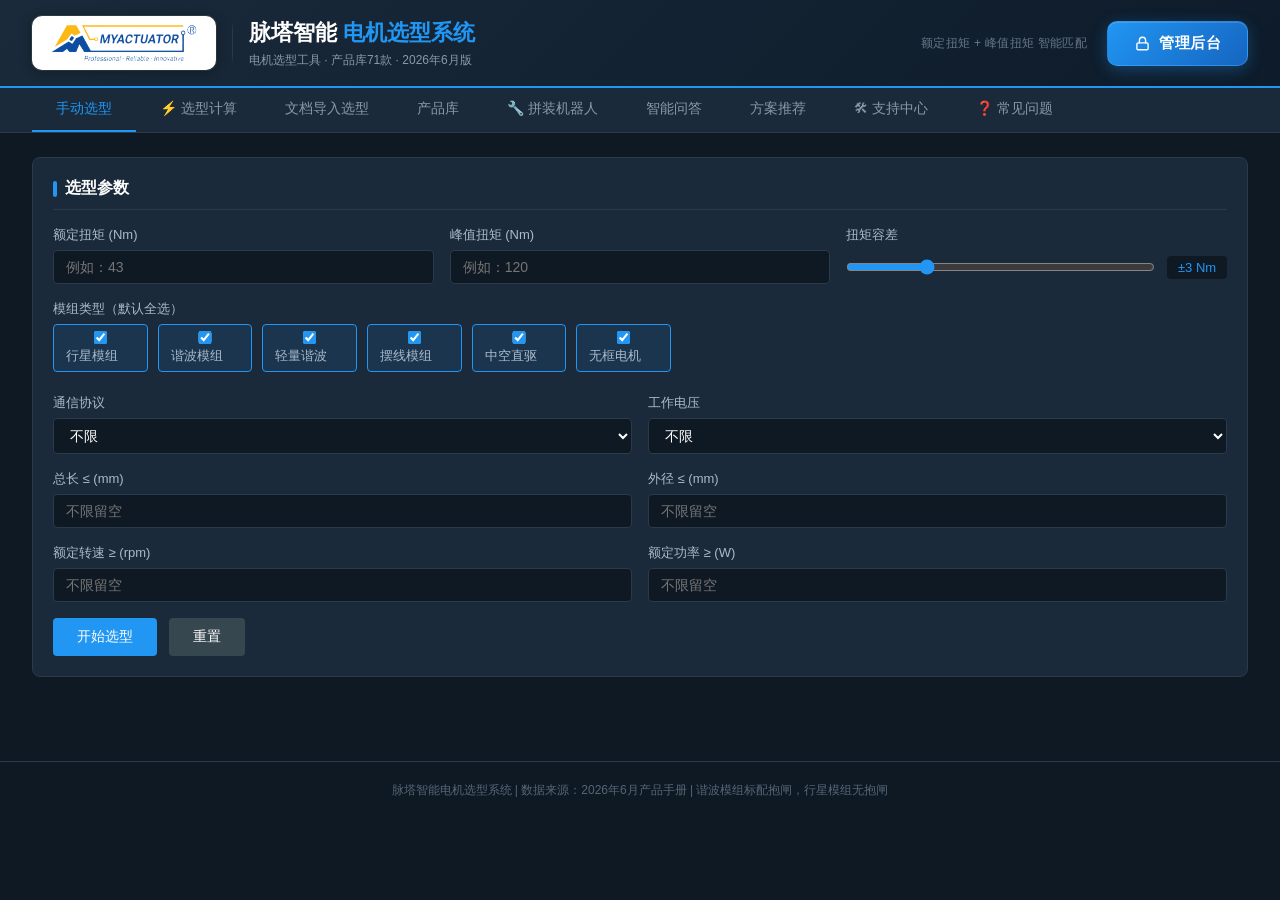
==== commit 9861fa98: "下线 3D 装配演示：移除入口按钮、模态框、相关函数与 10KB 死样式" ====
--- a/index.html
+++ b/index.html
@@ -7,244 +7,7 @@
 <link rel="apple-touch-icon" href="images/favicon.png">
   <title>脉塔电机客户选型APP</title>
   <link rel="stylesheet" href="css/style.css">
-  <style>
-    /* 3D装配可视化模态框 */
-    .assembly-modal {
-      display: none;
-      position: fixed;
-      top: 0; left: 0; right: 0; bottom: 0;
-      z-index: 10000;
-      background: #0a0d12;
-    }
-    .assembly-modal.active { display: flex; }
-    .assembly-close {
-      position: absolute;
-      top: 16px; right: 16px;
-      z-index: 100;
-      width: 40px; height: 40px;
-      border-radius: 10px;
-      background: rgba(17,21,28,0.9);
-      border: 1px solid #222a38;
-      color: #e2e8f0;
-      font-size: 20px;
-      cursor: pointer;
-      display: flex; align-items: center; justify-content: center;
-      backdrop-filter: blur(10px);
-      transition: all 0.2s;
-    }
-    .assembly-close:hover { color: #ef4444; border-color: #ef4444; }
-    .assembly-container {
-      display: flex;
-      width: 100%; height: 100%;
-      background: #0a0d12;
-      position: relative;
-    }
-    .assembly-param-panel {
-      width: 340px; flex-shrink: 0;
-      background: #11151c;
-      border-right: 1px solid #222a38;
-      display: flex; flex-direction: column;
-      overflow: hidden; z-index: 10;
-    }
-    .assembly-panel-header {
-      padding: 20px 24px 16px;
-      border-bottom: 1px solid #222a38;
-      background: linear-gradient(180deg, #161b24 0%, #11151c 100%);
-    }
-    .assembly-panel-title {
-      font-size: 16px; font-weight: 700; color: #e2e8f0;
-      display: flex; align-items: center; gap: 10px;
-    }
-    .assembly-panel-title::before {
-      content: ''; width: 3px; height: 16px;
-      background: #3b82f6; border-radius: 2px;
-    }
-    .assembly-panel-subtitle {
-      font-size: 12px; color: #64748b; margin-top: 6px; margin-left: 13px;
-    }
-    .assembly-progress-bar {
-      height: 4px; background: #222a38; border-radius: 2px;
-      margin: 14px 0 8px 13px; overflow: hidden;
-    }
-    .assembly-progress-fill {
-      height: 100%;
-      background: linear-gradient(90deg, #3b82f6, #10b981);
-      border-radius: 2px;
-      transition: width 0.6s cubic-bezier(0.4,0,0.2,1);
-    }
-    .assembly-progress-text {
-      font-size: 11px; color: #64748b; margin-left: 13px; font-family: monospace;
-    }
-    .assembly-axis-list {
-      flex: 1; overflow-y: auto; padding: 12px 16px;
-      display: flex; flex-direction: column; gap: 10px;
-    }
-    .assembly-axis-list::-webkit-scrollbar { width: 6px; }
-    .assembly-axis-list::-webkit-scrollbar-thumb { background: #222a38; border-radius: 3px; }
-    .assembly-axis-card {
-      background: #161b24; border: 1px solid #222a38;
-      border-radius: 8px; padding: 14px 16px;
-      transition: all 0.3s ease; position: relative; overflow: hidden;
-    }
-    .assembly-axis-card::before {
-      content: ''; position: absolute; left: 0; top: 0; bottom: 0; width: 3px;
-      background: #2d3748; transition: background 0.3s ease;
-    }
-    .assembly-axis-card.assembled {
-      border-color: rgba(59,130,246,0.4);
-      background: linear-gradient(135deg, rgba(59,130,246,0.06) 0%, #161b24 60%);
-    }
-    .assembly-axis-card.assembled::before { background: #3b82f6; }
-    .assembly-axis-card.pending { opacity: 0.5; }
-    .assembly-axis-header {
-      display: flex; align-items: center; justify-content: space-between; margin-bottom: 10px;
-    }
-    .assembly-axis-badge {
-      width: 26px; height: 26px; border-radius: 6px;
-      background: #222a38; display: flex; align-items: center; justify-content: center;
-      font-size: 12px; font-weight: 700; font-family: monospace; color: #64748b;
-      transition: all 0.3s ease;
-    }
-    .assembly-axis-card.assembled .assembly-axis-badge {
-      background: rgba(59,130,246,0.15); color: #3b82f6;
-    }
-    .assembly-axis-name { font-size: 13px; font-weight: 500; color: #94a3b8; }
-    .assembly-axis-card.assembled .assembly-axis-name { color: #e2e8f0; }
-    .assembly-axis-status {
-      font-size: 11px; padding: 2px 8px; border-radius: 4px;
-      font-family: monospace; background: #222a38; color: #64748b;
-    }
-    .assembly-axis-card.assembled .assembly-axis-status {
-      background: rgba(16,185,129,0.15); color: #10b981;
-    }
-    .assembly-axis-params {
-      display: grid; grid-template-columns: 1fr 1fr; gap: 6px 12px;
-    }
-    .assembly-param-item { display: flex; flex-direction: column; gap: 2px; }
-    .assembly-param-label { font-size: 10px; color: #64748b; }
-    .assembly-param-value {
-      font-size: 12px; font-weight: 500; color: #e2e8f0;
-      font-family: monospace; white-space: nowrap; overflow: hidden; text-overflow: ellipsis;
-    }
-    .assembly-param-value.placeholder { color: #64748b; font-style: italic; }
-    .assembly-summary {
-      border-top: 1px solid #222a38; padding: 16px 20px; background: #161b24;
-    }
-    .assembly-summary-title {
-      font-size: 12px; font-weight: 700; color: #94a3b8;
-      text-transform: uppercase; letter-spacing: 1px; margin-bottom: 12px;
-    }
-    .assembly-summary-grid { display: grid; grid-template-columns: 1fr 1fr; gap: 10px; }
-    .assembly-summary-item {
-      background: #11151c; border: 1px solid #222a38; border-radius: 6px; padding: 10px 12px;
-    }
-    .assembly-summary-item-label { font-size: 10px; color: #64748b; margin-bottom: 4px; }
-    .assembly-summary-item-value {
-      font-size: 15px; font-weight: 700; color: #e2e8f0; font-family: monospace;
-    }
-    .assembly-summary-item-value.placeholder {
-      color: #64748b; font-size: 13px; font-weight: 400; font-style: italic;
-    }
-    .assembly-canvas-container {
-      flex: 1; position: relative; overflow: hidden;
-      background: radial-gradient(ellipse at center bottom, #141923 0%, #0a0d12 70%);
-    }
-    #assembly-canvas { width: 100%; height: 100%; display: block; }
-    #assembly-label-renderer {
-      position: absolute; top: 0; left: 0; width: 100%; height: 100%; pointer-events: none;
-    }
-    .motor-label {
-      background: rgba(17,21,28,0.92); border: 1px solid rgba(59,130,246,0.5);
-      border-radius: 6px; padding: 8px 12px; min-width: 160px;
-      box-shadow: 0 4px 20px rgba(0,0,0,0.5), 0 0 20px rgba(59,130,246,0.15);
-      backdrop-filter: blur(8px); position: relative;
-      transform: translate(-50%, -100%); margin-top: -8px;
-      animation: labelPop 0.4s cubic-bezier(0.34,1.56,0.64,1);
-    }
-    @keyframes labelPop {
-      0% { opacity: 0; transform: translate(-50%, -80%) scale(0.8); }
-      100% { opacity: 1; transform: translate(-50%, -100%) scale(1); }
-    }
-    .motor-label::after {
-      content: ''; position: absolute; bottom: -6px; left: 50%;
-      transform: translateX(-50%) rotate(45deg); width: 10px; height: 10px;
-      background: rgba(17,21,28,0.92);
-      border-right: 1px solid rgba(59,130,246,0.5);
-      border-bottom: 1px solid rgba(59,130,246,0.5);
-    }
-    .motor-label-header {
-      display: flex; align-items: center; justify-content: space-between;
-      margin-bottom: 6px; padding-bottom: 6px;
-      border-bottom: 1px solid rgba(59,130,246,0.3);
-    }
-    .motor-label-axis {
-      font-size: 11px; font-weight: 700; color: #3b82f6; font-family: monospace;
-    }
-    .motor-label-model { font-size: 11px; color: #e2e8f0; font-weight: 500; }
-    .motor-label-params { display: grid; grid-template-columns: 1fr 1fr; gap: 4px 10px; }
-    .motor-label-param { display: flex; flex-direction: column; gap: 1px; }
-    .motor-label-param .lbl { font-size: 9px; color: #64748b; }
-    .motor-label-param .val { font-size: 10px; color: #94a3b8; font-family: monospace; }
-    .assembly-control-bar {
-      position: absolute; bottom: 24px; left: 50%; transform: translateX(-50%);
-      display: flex; gap: 12px; z-index: 5;
-      background: rgba(17,21,28,0.85); border: 1px solid #222a38;
-      border-radius: 12px; padding: 10px 14px; backdrop-filter: blur(12px);
-    }
-    .assembly-ctrl-btn {
-      display: flex; align-items: center; gap: 8px;
-      padding: 8px 16px; border-radius: 8px;
-      background: #161b24; border: 1px solid #2d3748;
-      color: #e2e8f0; font-size: 13px; font-weight: 500;
-      cursor: pointer; transition: all 0.2s ease; font-family: inherit;
-    }
-    .assembly-ctrl-btn:hover { background: #222a38; border-color: #3b82f6; color: #3b82f6; }
-    .assembly-ctrl-btn.primary {
-      background: #3b82f6; border-color: #3b82f6; color: white;
-    }
-    .assembly-ctrl-btn.primary:hover {
-      background: #2563eb; border-color: #2563eb; color: white;
-      box-shadow: 0 4px 16px rgba(59,130,246,0.4);
-    }
-    .assembly-status-indicator {
-      position: absolute; top: 20px; right: 70px;
-      display: flex; align-items: center; gap: 8px;
-      background: rgba(17,21,28,0.85); border: 1px solid #222a38;
-      border-radius: 8px; padding: 8px 14px; backdrop-filter: blur(12px); z-index: 5;
-    }
-    .assembly-status-dot {
-      width: 8px; height: 8px; border-radius: 50%; background: #64748b;
-      transition: all 0.3s ease;
-    }
-    .assembly-status-dot.assembling {
-      background: #f59e0b; box-shadow: 0 0 10px #f59e0b;
-      animation: pulse 1.5s ease-in-out infinite;
-    }
-    .assembly-status-dot.running {
-      background: #10b981; box-shadow: 0 0 10px #10b981;
-      animation: pulse 2s ease-in-out infinite;
-    }
-    @keyframes pulse { 0%,100% { opacity: 1; } 50% { opacity: 0.5; } }
-    .assembly-status-text { font-size: 12px; color: #94a3b8; font-weight: 500; }
-    .assembly-axis-indicator {
-      position: absolute; top: 20px; left: 20px;
-      display: flex; gap: 6px;
-      background: rgba(17,21,28,0.85); border: 1px solid #222a38;
-      border-radius: 8px; padding: 8px 12px; backdrop-filter: blur(12px); z-index: 5;
-    }
-    .assembly-axis-dot {
-      width: 10px; height: 10px; border-radius: 50%; background: #2d3748;
-      transition: all 0.3s ease;
-    }
-    .assembly-axis-dot.active { background: #3b82f6; box-shadow: 0 0 8px #3b82f6; }
-    .assembly-axis-dot.done { background: #10b981; }
-    .assembly-canvas-title {
-      position: absolute; top: 20px; left: 50%; transform: translateX(-50%);
-      z-index: 5; text-align: center; pointer-events: none;
-    }
-    .assembly-canvas-title h1 { font-size: 15px; font-weight: 600; color: #e2e8f0; letter-spacing: 1px; }
-    .assembly-canvas-title p { font-size: 11px; color: #64748b; margin-top: 3px; font-family: monospace; }
-  </style>
+  
 </head>
 <body>
 
@@ -364,7 +127,6 @@
     <div id="manual-result"></div>
   </div>
 
-
   <!-- ===== Sizing 选型计算 ===== -->
   <div class="panel" id="panel-sizing">
     <div class="card">
@@ -661,7 +423,6 @@
     
     <div id="solution-result" style="margin-top:20px;"></div>
   </div>
-
 
   <!-- ===== Build-a-Bot 拼装机器人 ===== -->
   <div class="panel" id="panel-build">
@@ -1299,7 +1060,6 @@
 renderLibrary();
 document.querySelectorAll('#lib-types input').forEach(cb => cb.addEventListener('change', renderLibrary));
 
-
 /* ═══════════ 支持中心 ═══════════ */
 /* ═══════════════════════════════════════════════════════════════
    支持中心 —— 故障码 / 排障向导 / 参数说明 / 教程
@@ -1612,8 +1372,6 @@
     }, 40);
   }
 });
-
-
 
 /* ═══════════ 工况校核 ═══════════ */
 /* ═══════════════════════════════════════════════════════════════
@@ -2139,8 +1897,6 @@
   XLSX.writeFile(wb, '工况校核_' + safeName + '_' + ds + '.xlsx');
 }
 
-
-
 /* ═══════════ 占空比校核 ═══════════ */
 /* ═══════════════════════════════════════════════════════════════
    占空比校核（Duty-cycle RMS）
@@ -2376,8 +2132,6 @@
   const ds = now.getFullYear() + String(now.getMonth() + 1).padStart(2, '0') + String(now.getDate()).padStart(2, '0');
   XLSX.writeFile(wb, '占空比校核_' + (p.short || 'motor') + '_' + ds + '.xlsx');
 }
-
-
 
 /* ═══════════ 关节选型 ═══════════ */
 /* ═══════════════════════════════════════════════════════════════
@@ -2547,23 +2301,5 @@
 
 </script>
 
-<!-- 3D 智能装配演示模态框（iframe 加载单文件装配页 assembly-view.html，离线可用） -->
-<style>
-  .assembly-iframe-modal { display: none; position: fixed; top: 0; left: 0; right: 0; bottom: 0; z-index: 10000; background: #e9edf2; flex-direction: column; }
-  .assembly-iframe-modal.active { display: flex; }
-  .aifm-head { height: 46px; flex-shrink: 0; display: flex; align-items: center; justify-content: space-between; padding: 0 16px; background: #f6f8fb; border-bottom: 1px solid #dde3eb; }
-  .aifm-head span { font-size: 13px; font-weight: 600; color: #3d4659; }
-  .aifm-close { padding: 6px 14px; font-size: 12.5px; color: #3d4659; background: #ffffff; border: 1px solid #c9d1dc; border-radius: 7px; cursor: pointer; transition: all 0.2s; }
-  .aifm-close:hover { color: #d24c4c; border-color: #d24c4c; }
-  .assembly-iframe-modal iframe { flex: 1; width: 100%; border: 0; background: #e9edf2; }
-</style>
-<div class="assembly-iframe-modal" id="assemblyIframeModal">
-  <div class="aifm-head">
-    <span>🎬 脉塔智能 · 3D 智能装配演示（逐步组装 · 参数跟随电机 · 右侧动作演示）</span>
-    <button class="aifm-close" onclick="closeAssemblyModal()">✕ 关闭</button>
-  </div>
-  <iframe id="aifmFrame" src="assembly-view.html" allow="autoplay" title="3D装配演示"></iframe>
-</div>
-
 </body>
 </html>
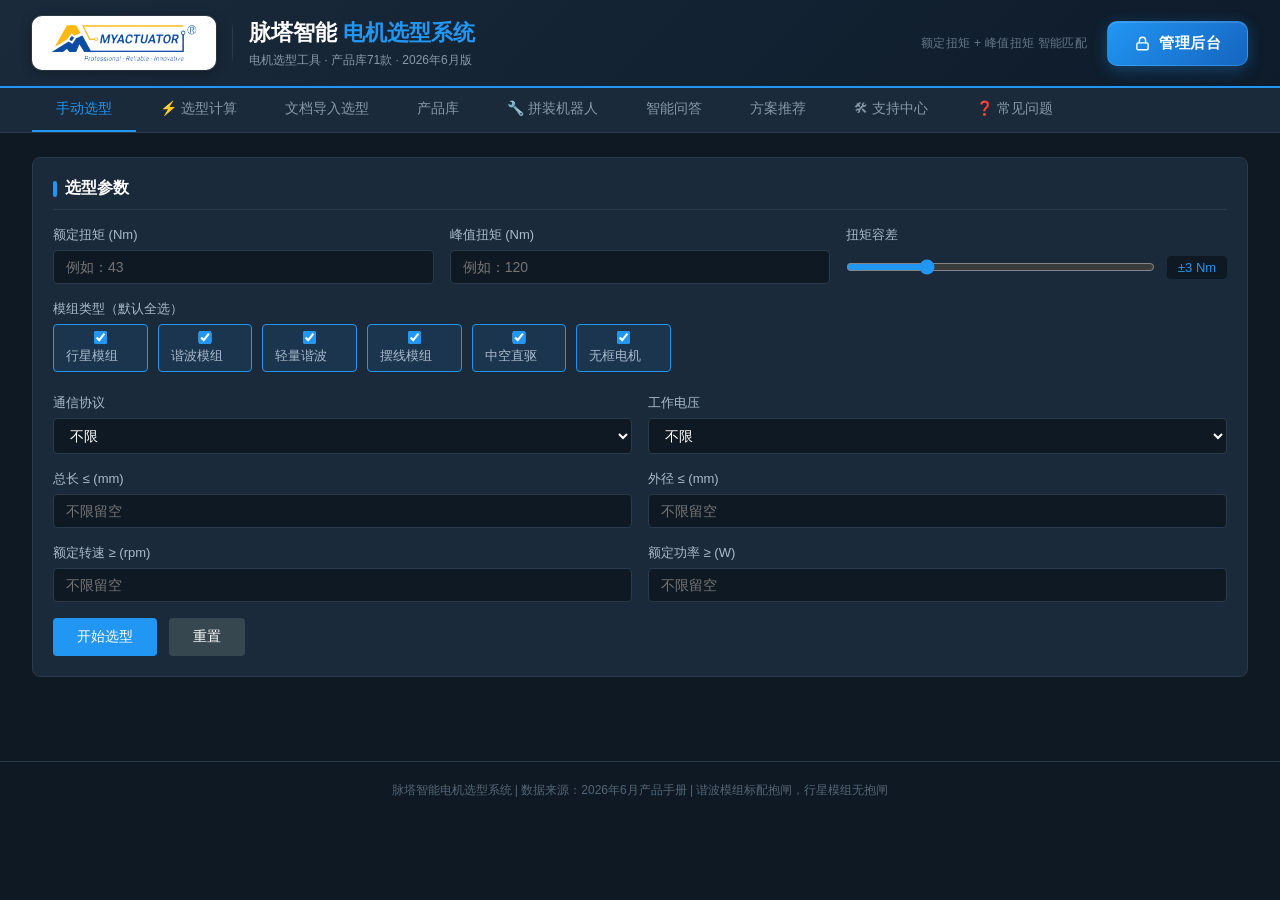
==== commit 0bed9c49: "支持中心新增「常数与反驱」：力矩常数换算、实测 Kt 反算、反驱力矩判定与 Excel 导出" ====
--- a/index.html
+++ b/index.html
@@ -471,6 +471,7 @@
         <button class="sup-tab active" data-sub="joint">🎯 关节选型</button>
         <button class="sup-tab" data-sub="envelope">🌡 工况校核</button>
         <button class="sup-tab" data-sub="duty">📊 占空比</button>
+        <button class="sup-tab" data-sub="const">⚙️ 常数与反驱</button>
         <button class="sup-tab" data-sub="faults">🔴 故障码</button>
         <button class="sup-tab" data-sub="tshoot">🧭 排障向导</button>
         <button class="sup-tab" data-sub="fields">📖 参数说明</button>
@@ -638,6 +639,66 @@
           <div class="env-result">
             <div class="card">
               <div id="duty-result"></div>
+            </div>
+          </div>
+        </div>
+      </div>
+
+      <!-- 电机常数与反驱力矩 -->
+      <div class="sup-panel" id="sup-const">
+        <div class="env-wrap">
+          <div class="card">
+            <div class="card-title">电机常数与反驱力矩</div>
+            <p class="env-desc">
+              选择型号后自动带出手册参数；填入电流 / 扭矩可反算力矩常数，
+              填入实测反驱力矩可判断是否适合拖动示教。
+            </p>
+
+            <div class="env-field">
+              <label>执行器型号</label>
+              <select id="mc-model" onchange="renderConst()"></select>
+            </div>
+
+            <div class="mc-section" style="margin-top:22px;">扭矩 ↔ 电流</div>
+
+            <div class="env-field">
+              <label>电流</label>
+              <input type="number" id="mc-current" step="0.1" min="0" placeholder="可选" oninput="renderConst()">
+              <span class="env-unit">A</span>
+            </div>
+            <div class="env-field">
+              <label>扭矩</label>
+              <input type="number" id="mc-torque" step="0.1" min="0" placeholder="可选" oninput="renderConst()">
+              <span class="env-unit">N·m</span>
+            </div>
+
+            <div class="mc-section">反驱力矩</div>
+
+            <div class="env-field">
+              <label>施加外力矩</label>
+              <input type="number" id="mc-ext" step="0.1" min="0" placeholder="可选" oninput="renderConst()">
+              <span class="env-unit">N·m</span>
+            </div>
+            <div class="env-field">
+              <label>实测反驱力矩</label>
+              <input type="number" id="mc-backdrive" step="0.01" min="0" placeholder="可选，覆盖手册值" oninput="renderConst()">
+              <span class="env-unit">N·m</span>
+            </div>
+
+            <div class="env-actions">
+              <button class="btn btn-secondary" onclick="exportConstExcel()">⬇ 导出 Excel</button>
+            </div>
+
+            <div class="env-help">
+              Kt = T / I　（N·m/A）<br>
+              反驱比 = 反驱力矩 ÷ 额定扭矩<br>
+              两个输入都填时，会额外给出实测 Kt 与偏差。
+            </div>
+          </div>
+
+          <div class="env-result">
+            <div class="card">
+              <div id="mc-result"></div>
             </div>
           </div>
         </div>
@@ -1091,6 +1152,7 @@
       if (sub === 'joint') renderJointSizing();
       else if (sub === 'envelope') renderEnvelopeCheck();
       else if (sub === 'duty') initDuty();
+      else if (sub === 'const') renderConst();
       else if (sub === 'faults') renderSupportFaults();
       else if (sub === 'tshoot') renderTshootHome();
       else if (sub === 'fields') renderSupportFields();
@@ -1365,6 +1427,7 @@
       if (sub === 'joint') { renderJointSizing(); }
       else if (sub === 'envelope') { initEnvModelSelect(); renderEnvelopeCheck(); }
       else if (sub === 'duty') { initDuty(); }
+      else if (sub === 'const') { renderConst(); }
       else if (sub === 'faults') renderSupportFaults();
       else if (sub === 'tshoot') renderTshootHome();
       else if (sub === 'fields') renderSupportFields();
@@ -2299,6 +2362,242 @@
   renderJointSizing();
 }
 
+
+
+/* ═══════════ 电机常数与反驱力矩 ═══════════ */
+/* ═══════════════════════════════════════════════════════════════
+   电机常数与反驱力矩
+   ───────────────────────────────────────────────────────────────
+   力矩常数 Kt（N·m/A）：输出扭矩 ÷ 相电流
+
+     · 标称值      —— 产品手册给出
+     · 额定点反算  —— 额定扭矩 ÷ 额定电流（含损耗，略偏小）
+     · 实测反算    —— 实测扭矩 ÷ 实测电流
+
+   反驱力矩（N·m）：不通电时手动转动输出轴所需的力矩
+     来源：减速比、磁阻力、齿槽扭矩、润滑与装配
+     反驱比 = 反驱力矩 ÷ 额定扭矩，衡量是否适合拖动示教
+   ═══════════════════════════════════════════════════════════════ */
+
+const KT_EMF_FACTOR = 104.72;   // V/krpm → V/(rad/s)，即 1000×2π/60
+
+function initConstModelSelect() {
+  const sel = document.getElementById('mc-model');
+  if (!sel || sel.options.length > 0) return;
+  if (typeof PRODUCTS === 'undefined' || !PRODUCTS.length) {
+    sel.innerHTML = '<option value="">（产品库未加载）</option>';
+    return;
+  }
+  const groups = {};
+  PRODUCTS.forEach(p => {
+    const t = p.type || '其他';
+    (groups[t] = groups[t] || []).push(p);
+  });
+  let html = '';
+  Object.keys(groups).sort().forEach(t => {
+    html += '<optgroup label="' + t + '">';
+    groups[t].forEach(p => {
+      const label = (p.short || p.full) + (p.ratio ? '  ·  1:' + p.ratio : '') +
+                    '  ·  ' + (p.rated != null ? p.rated : '?') + ' N·m';
+      html += '<option value="' + String(p.full).replace(/"/g, '&quot;') + '">' + label + '</option>';
+    });
+    html += '</optgroup>';
+  });
+  sel.innerHTML = html;
+  if (!sel.value && PRODUCTS[0]) sel.value = PRODUCTS[0].full;
+}
+
+function constCurrentProduct() {
+  const sel = document.getElementById('mc-model');
+  if (!sel || !sel.value || typeof PRODUCTS === 'undefined') return null;
+  return PRODUCTS.find(p => p.full === sel.value) || null;
+}
+
+function num(id) {
+  const el = document.getElementById(id);
+  if (!el) return null;
+  const v = parseFloat(el.value);
+  return isFinite(v) && v > 0 ? v : null;
+}
+
+/* ── 主渲染 ── */
+function renderConst() {
+  initConstModelSelect();
+  const box = document.getElementById('mc-result');
+  if (!box) return;
+
+  const p = constCurrentProduct();
+  if (!p) {
+    box.innerHTML = '<div class="env-verdict"><span class="env-tag env-tag-muted">未选择型号</span></div>';
+    return;
+  }
+
+  const r2 = v => (v == null ? '—' : (Math.round(v * 1000) / 1000));
+  const r3 = v => (v == null ? '—' : (Math.round(v * 10000) / 10000));
+
+  /* ── 力矩常数 ── */
+  const ktNom = p.torqueConstant != null ? Number(p.torqueConstant) : null;
+  const ktRated = (p.rated != null && p.ratedCurrent) ? p.rated / p.ratedCurrent : null;
+  const ktRotor = p.backEMF != null ? Number(p.backEMF) / KT_EMF_FACTOR : null;
+
+  /* ── 反驱力矩 ── */
+  const bdNom = p.backdriveTorque != null ? Number(p.backdriveTorque) : null;
+  const bdInput = num('mc-backdrive');            // 实测反驱
+  const bdUse = bdInput != null ? bdInput : bdNom;
+  const bdSource = bdInput != null ? '实测输入' : (bdNom != null ? '手册标称' : '无数据');
+  const bdRatio = (bdUse != null && p.rated) ? bdUse / p.rated : null;
+
+  /* ── 扭矩 / 电流 换算 ── */
+  const curIn = num('mc-current');
+  const tqIn = num('mc-torque');
+  const extTq = num('mc-ext');
+
+  let html = '';
+
+  /* 头部 */
+  html += '<div class="env-verdict">';
+  html += '<span class="env-tag env-tag-ok">' + (p.short || p.full) + '</span>';
+  html += '<span class="env-model-name">' + (p.full || '') + (p.ratio ? '　1:' + p.ratio : '') + '</span>';
+  html += '</div>';
+
+  /* ══ 力矩常数 ══ */
+  html += '<div class="mc-section">力矩常数 Kt</div>';
+  html += '<div class="mc-kv"><span>标称 Kt（手册）</span><b>' + (ktNom != null ? r3(ktNom) + ' N·m/A' : '— 手册未提供') + '</b></div>';
+  html += '<div class="mc-kv"><span>额定点反算 Kt<span class="mc-hint">额定扭矩 ÷ 额定电流</span></span><b>' +
+          (ktRated != null ? r3(ktRated) + ' N·m/A' : '—') + '</b></div>';
+  html += '<div class="mc-kv"><span>转子侧 Kt<span class="mc-hint">反电动势 ÷ 104.72，不含减速器</span></span><b>' +
+          (ktRotor != null ? r3(ktRotor) + ' N·m/A' : '—') + '</b></div>';
+
+  if (ktNom != null && ktRated != null && ktNom > 0) {
+    const dev = (ktRated - ktNom) / ktNom * 100;
+    const cls = Math.abs(dev) <= 10 ? 'mc-good' : (Math.abs(dev) <= 20 ? 'mc-warn' : 'mc-bad');
+    html += '<div class="mc-dev ' + cls + '">额定点反算与标称偏差 ' + (dev >= 0 ? '+' : '') + dev.toFixed(1) + '%' +
+            (Math.abs(dev) > 10 ? '（差异来自铁损、铜损与测量口径）' : '') + '</div>';
+  }
+
+  /* ══ 换算 ══ */
+  html += '<div class="mc-section">扭矩 ↔ 电流 换算</div>';
+  if (ktNom != null) {
+    if (curIn != null) {
+      html += '<div class="mc-kv"><span>输入电流 ' + r2(curIn) + ' A</span><b>→ 扭矩 ' + r2(ktNom * curIn) + ' N·m</b></div>';
+    }
+    if (tqIn != null) {
+      html += '<div class="mc-kv"><span>输入扭矩 ' + r2(tqIn) + ' N·m</span><b>→ 电流 ' + r2(tqIn / ktNom) + ' A</b></div>';
+    }
+    if (curIn == null && tqIn == null) {
+      html += '<div class="mc-note">填入左侧「电流」或「扭矩」，这里按标称 Kt 自动换算。</div>';
+    }
+    if (curIn != null && tqIn != null) {
+      const ktMeas = tqIn / curIn;
+      const devM = (ktMeas - ktNom) / ktNom * 100;
+      const clsM = Math.abs(devM) <= 10 ? 'mc-good' : 'mc-bad';
+      html += '<div class="mc-dev ' + clsM + '">实测 Kt = ' + r3(ktMeas) + ' N·m/A（与标称偏差 ' +
+              (devM >= 0 ? '+' : '') + devM.toFixed(1) + '%）' +
+              (Math.abs(devM) > 20 ? '　偏差偏大，检查标定、负载或电流采样' : '') + '</div>';
+    }
+  } else {
+    html += '<div class="mc-note">该型号手册未提供力矩常数，无法换算。</div>';
+  }
+
+  /* ══ 反驱力矩 ══ */
+  html += '<div class="mc-section">反驱力矩</div>';
+  html += '<div class="mc-kv"><span>反驱力矩<span class="mc-hint">' + bdSource + '</span></span><b>' +
+          (bdUse != null ? r2(bdUse) + ' N·m' : '— 手册未提供') + '</b></div>';
+  html += '<div class="mc-kv"><span>反驱比<span class="mc-hint">反驱力矩 ÷ 额定扭矩</span></span><b>' +
+          (bdRatio != null ? (bdRatio * 100).toFixed(1) + ' %' : '—') + '</b></div>';
+
+  if (bdRatio != null) {
+    let judge, cls;
+    if (bdRatio < 0.05) { judge = '很轻 —— 适合拖动示教、碰撞检测'; cls = 'mc-good'; }
+    else if (bdRatio < 0.15) { judge = '中等 —— 可拖动，但手感偏重'; cls = 'mc-warn'; }
+    else { judge = '偏重 —— 不适合人工回拖，建议用带抱闸或高反驱效率的型号'; cls = 'mc-bad'; }
+    html += '<div class="mc-dev ' + cls + '">' + judge + '</div>';
+  }
+
+  if (extTq != null && bdUse != null) {
+    const canDrive = extTq > bdUse;
+    const margin = (extTq - bdUse) / bdUse * 100;
+    html += '<div class="mc-dev ' + (canDrive ? 'mc-good' : 'mc-bad') + '">' +
+            '施加外力矩 ' + r2(extTq) + ' N·m：' +
+            (canDrive ? '可以反驱（余量 ' + margin.toFixed(0) + '%）' : '无法反驱（还差 ' + r2(bdUse - extTq) + ' N·m）') +
+            '</div>';
+  }
+
+  if (bdNom == null && bdInput == null) {
+    html += '<div class="mc-note">手册未提供反驱力矩。可在左侧填入实测值（不通电时手动匀速转动输出轴，用量程合适的小扭力扳手或配重测量）。</div>';
+  }
+
+  /* ══ 计算依据 ══ */
+  html += '<div class="mc-foot">';
+  html += '<b>计算依据</b><br>';
+  html += '· Kt = T / I（N·m/A），标称值取自产品手册<br>';
+  html += '· 额定点反算用额定扭矩 ÷ 额定电流，因含铁损铜损，通常略小于标称<br>';
+  html += '· 转子侧 Kt = 反电动势(V/krpm) ÷ 104.72，尚未乘减速比<br>';
+  html += '· 反驱比 = 反驱力矩 ÷ 额定扭矩，经验参考：&lt;5% 轻、5~15% 中、&gt;15% 重';
+  html += '</div>';
+
+  box.innerHTML = html;
+}
+
+/* ── 导出 Excel ── */
+function exportConstExcel() {
+  const p = constCurrentProduct();
+  if (!p) { alert('请先选择型号'); return; }
+  if (typeof XLSX === 'undefined') { alert('Excel 组件未加载'); return; }
+
+  const r3 = v => (v == null ? '' : Math.round(v * 10000) / 10000);
+  const ktNom = p.torqueConstant != null ? Number(p.torqueConstant) : null;
+  const ktRated = (p.rated != null && p.ratedCurrent) ? p.rated / p.ratedCurrent : null;
+  const ktRotor = p.backEMF != null ? Number(p.backEMF) / KT_EMF_FACTOR : null;
+  const bdInput = num('mc-backdrive');
+  const bdUse = bdInput != null ? bdInput : (p.backdriveTorque != null ? Number(p.backdriveTorque) : null);
+  const bdRatio = (bdUse != null && p.rated) ? bdUse / p.rated : null;
+
+  const rows = [
+    ['电机常数与反驱力矩'],
+    ['生成时间', new Date().toLocaleString('zh-CN')],
+    [],
+    ['型号', p.full],
+    ['类型', p.type || ''],
+    ['减速比', p.ratio != null ? p.ratio : ''],
+    ['额定扭矩 (N·m)', p.rated != null ? p.rated : ''],
+    ['峰值扭矩 (N·m)', p.peak != null ? p.peak : ''],
+    ['额定电流 (A)', p.ratedCurrent != null ? p.ratedCurrent : ''],
+    ['额定转速 (RPM)', p.speed != null ? p.speed : ''],
+    [],
+    ['力矩常数'],
+    ['标称 Kt (N·m/A)', r3(ktNom)],
+    ['额定点反算 Kt (N·m/A)', r3(ktRated)],
+    ['转子侧 Kt (N·m/A)', r3(ktRotor)],
+    ['反电动势 (V/krpm)', p.backEMF != null ? p.backEMF : ''],
+    [],
+    ['反驱力矩'],
+    ['反驱力矩 (N·m)', r3(bdUse)],
+    ['反驱来源', bdInput != null ? '实测输入' : (p.backdriveTorque != null ? '手册标称' : '无数据')],
+    ['反驱比 (%)', bdRatio != null ? Math.round(bdRatio * 1000) / 10 : ''],
+    [],
+    ['换算'],
+    ['输入电流 (A)', num('mc-current') || ''],
+    ['按标称 Kt 的扭矩 (N·m)', (ktNom != null && num('mc-current')) ? r3(ktNom * num('mc-current')) : ''],
+    ['输入扭矩 (N·m)', num('mc-torque') || ''],
+    ['按标称 Kt 的电流 (A)', (ktNom != null && num('mc-torque')) ? r3(num('mc-torque') / ktNom) : ''],
+    ['施加外力矩 (N·m)', num('mc-ext') || ''],
+    [],
+    ['公式'],
+    ['Kt', 'Kt = T / I'],
+    ['转子侧 Kt', 'Ke(V/krpm) / 104.72'],
+    ['反驱比', '反驱力矩 / 额定扭矩']
+  ];
+
+  const ws = XLSX.utils.aoa_to_sheet(rows);
+  ws['!cols'] = [{ wch: 26 }, { wch: 22 }];
+  const wb = XLSX.utils.book_new();
+  XLSX.utils.book_append_sheet(wb, ws, '常数与反驱');
+  const now = new Date();
+  const ds = now.getFullYear() + String(now.getMonth() + 1).padStart(2, '0') + String(now.getDate()).padStart(2, '0');
+  XLSX.writeFile(wb, '电机常数_' + (p.short || 'motor') + '_' + ds + '.xlsx');
+}
+
 </script>
 
 </body>
--- a/css/style.css
+++ b/css/style.css
@@ -1755,3 +1755,83 @@
   .bb-alt { grid-template-columns: 120px 1fr 70px; }
   .bb-alt-spec:nth-of-type(3), .bb-alt-cur { display: none; }
 }
+
+/* ═══════════ 电机常数与反驱力矩 ═══════════ */
+.mc-section {
+  font-size: 12.5px;
+  color: #79c0ff;
+  margin: 18px 0 10px;
+  padding-bottom: 7px;
+  border-bottom: 1px solid #1e2a36;
+}
+.mc-section:first-of-type { margin-top: 4px; }
+
+.mc-kv {
+  display: flex;
+  justify-content: space-between;
+  align-items: baseline;
+  gap: 14px;
+  padding: 9px 0;
+  font-size: 13px;
+  border-bottom: 1px solid #161b22;
+}
+.mc-kv:last-of-type { border-bottom: none; }
+.mc-kv > span {
+  color: #8b949e;
+  display: flex;
+  flex-direction: column;
+  gap: 3px;
+}
+.mc-kv > b {
+  color: #e6edf3;
+  font-family: Consolas, monospace;
+  font-size: 13.5px;
+  white-space: nowrap;
+  text-align: right;
+}
+.mc-hint {
+  font-size: 10.5px;
+  color: #556575;
+  font-family: inherit;
+}
+
+.mc-dev {
+  margin: 10px 0;
+  padding: 9px 12px;
+  border-radius: 7px;
+  font-size: 12.5px;
+  line-height: 1.6;
+  border: 1px solid transparent;
+}
+.mc-dev.mc-good {
+  background: rgba(63, 185, 80, .1);
+  border-color: rgba(63, 185, 80, .3);
+  color: #7ee787;
+}
+.mc-dev.mc-warn {
+  background: rgba(240, 136, 62, .1);
+  border-color: rgba(240, 136, 62, .3);
+  color: #f0a74b;
+}
+.mc-dev.mc-bad {
+  background: rgba(248, 81, 73, .1);
+  border-color: rgba(248, 81, 73, .3);
+  color: #ff9f9a;
+}
+
+.mc-note {
+  font-size: 12px;
+  color: #8b949e;
+  line-height: 1.7;
+  padding: 8px 0;
+}
+
+.mc-foot {
+  margin-top: 20px;
+  padding-top: 14px;
+  border-top: 1px solid #1e2a36;
+  font-size: 11.5px;
+  color: #667788;
+  line-height: 1.9;
+}
+.mc-foot b { color: #8b949e; }
